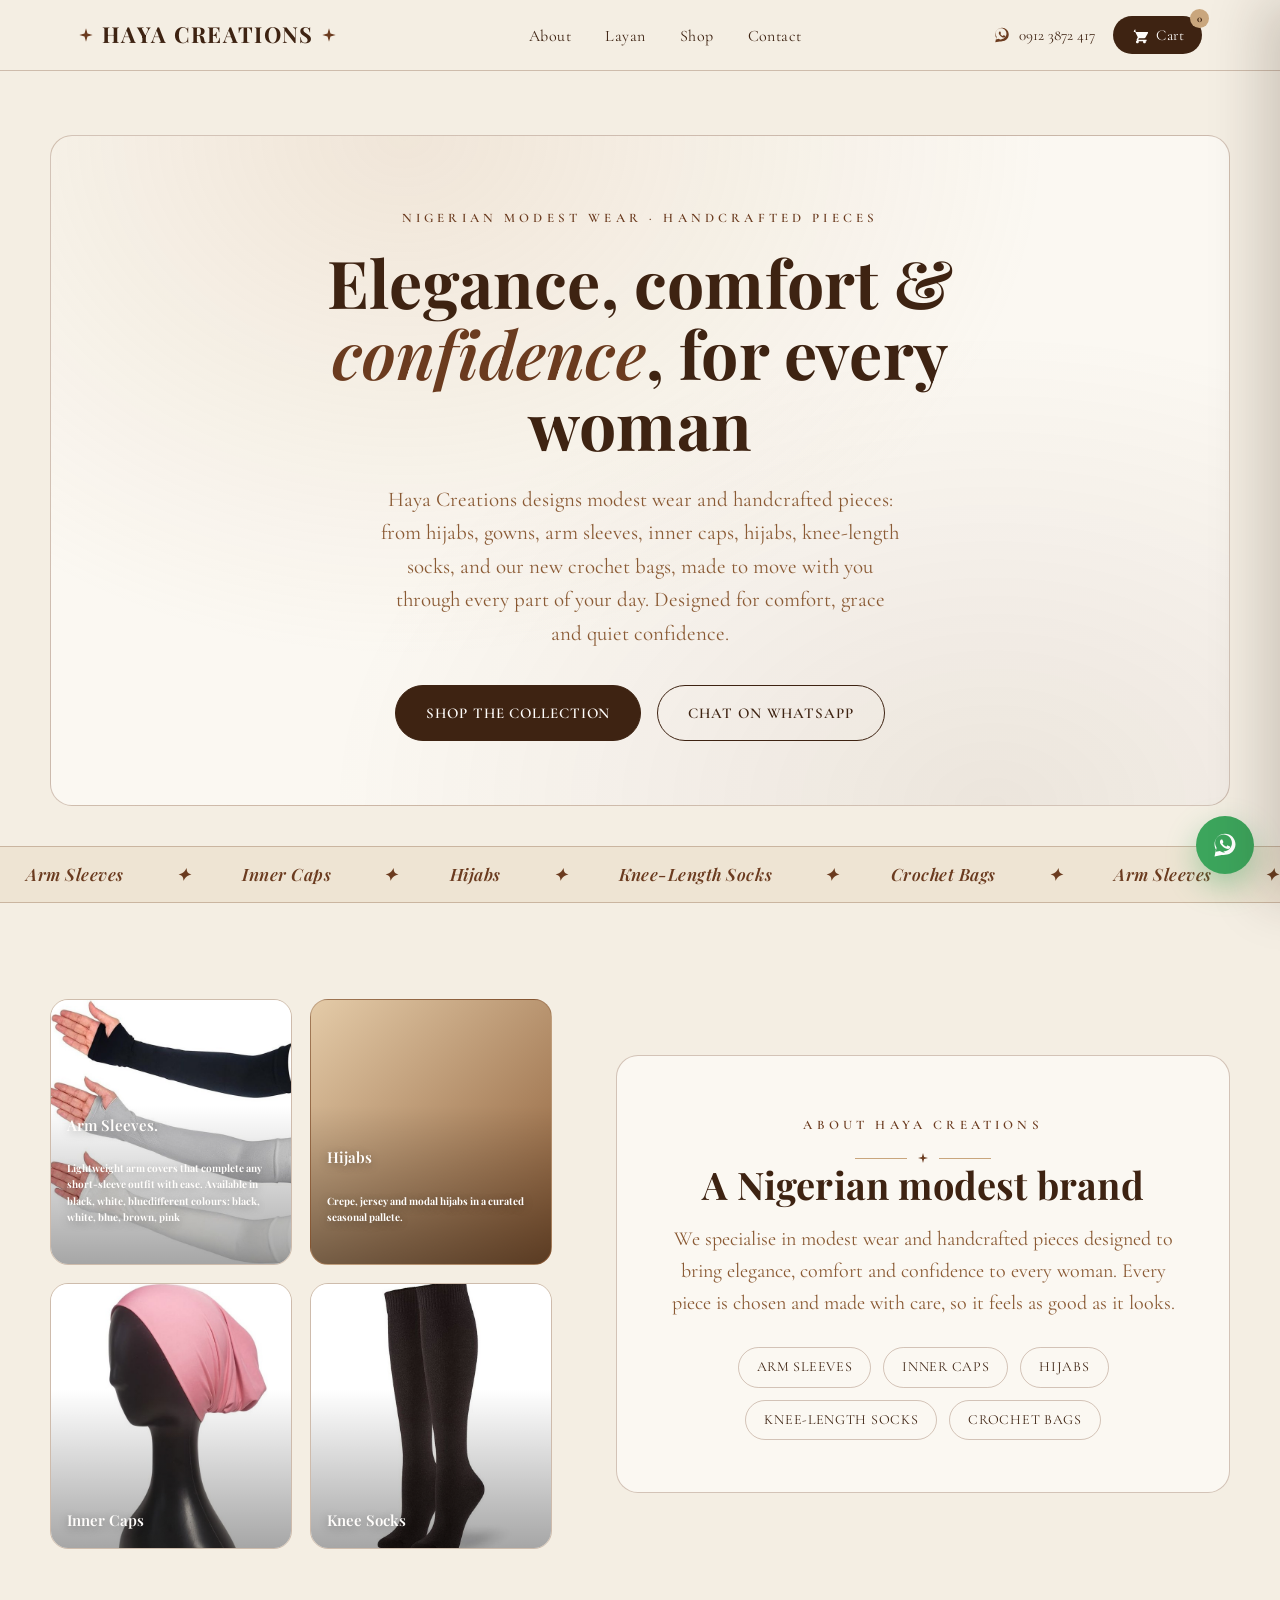
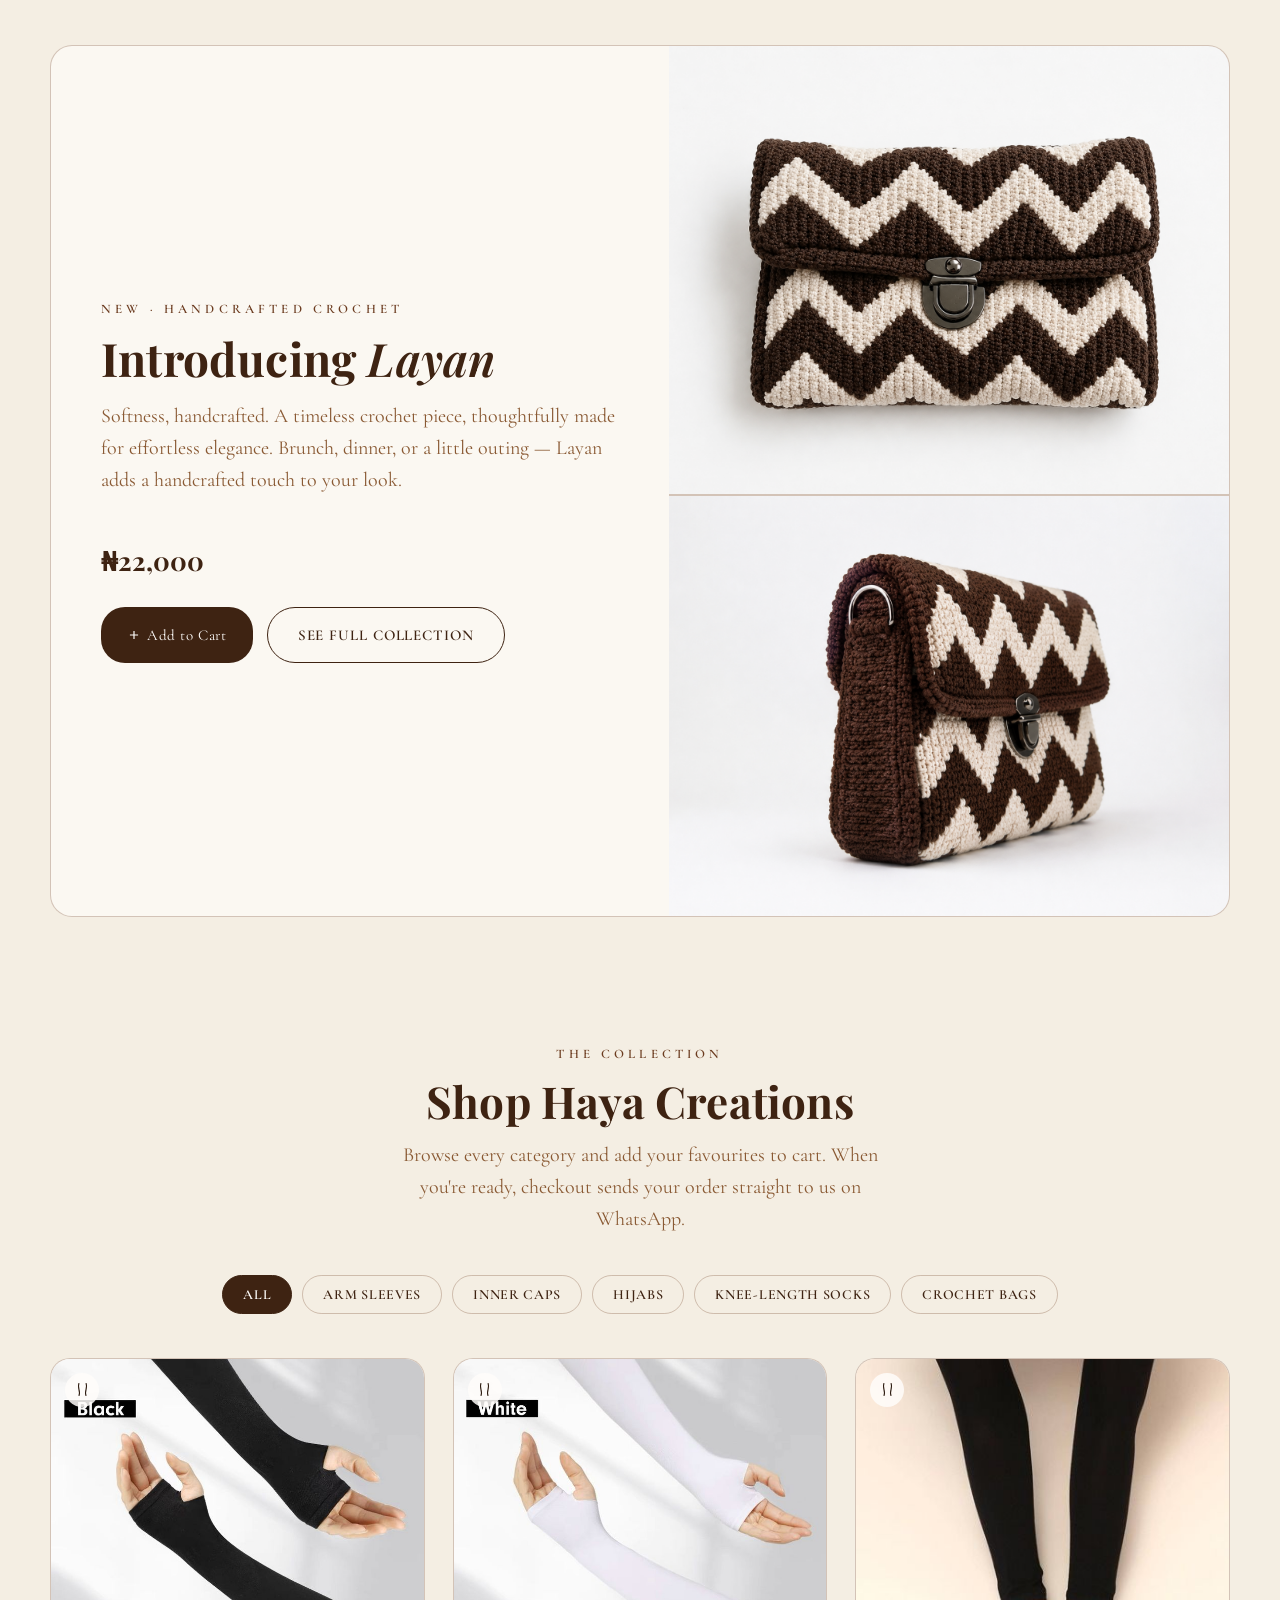
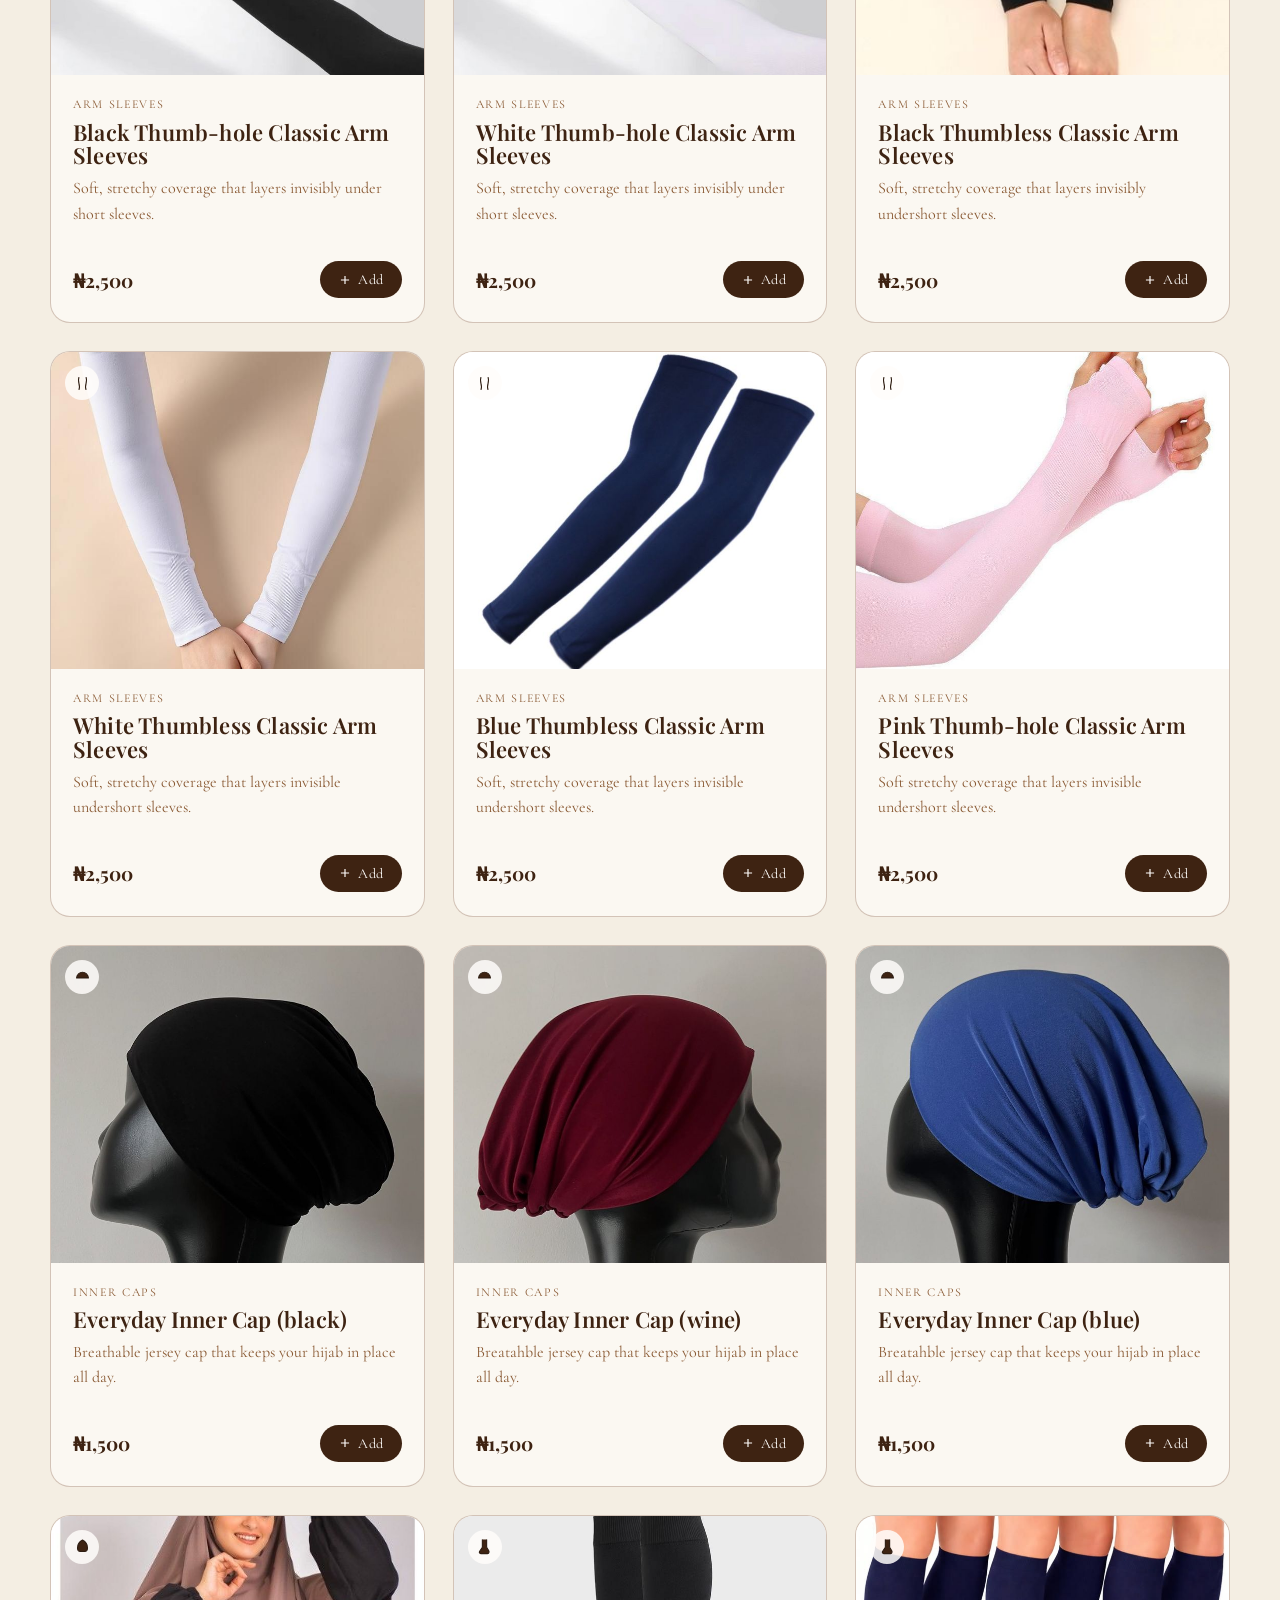
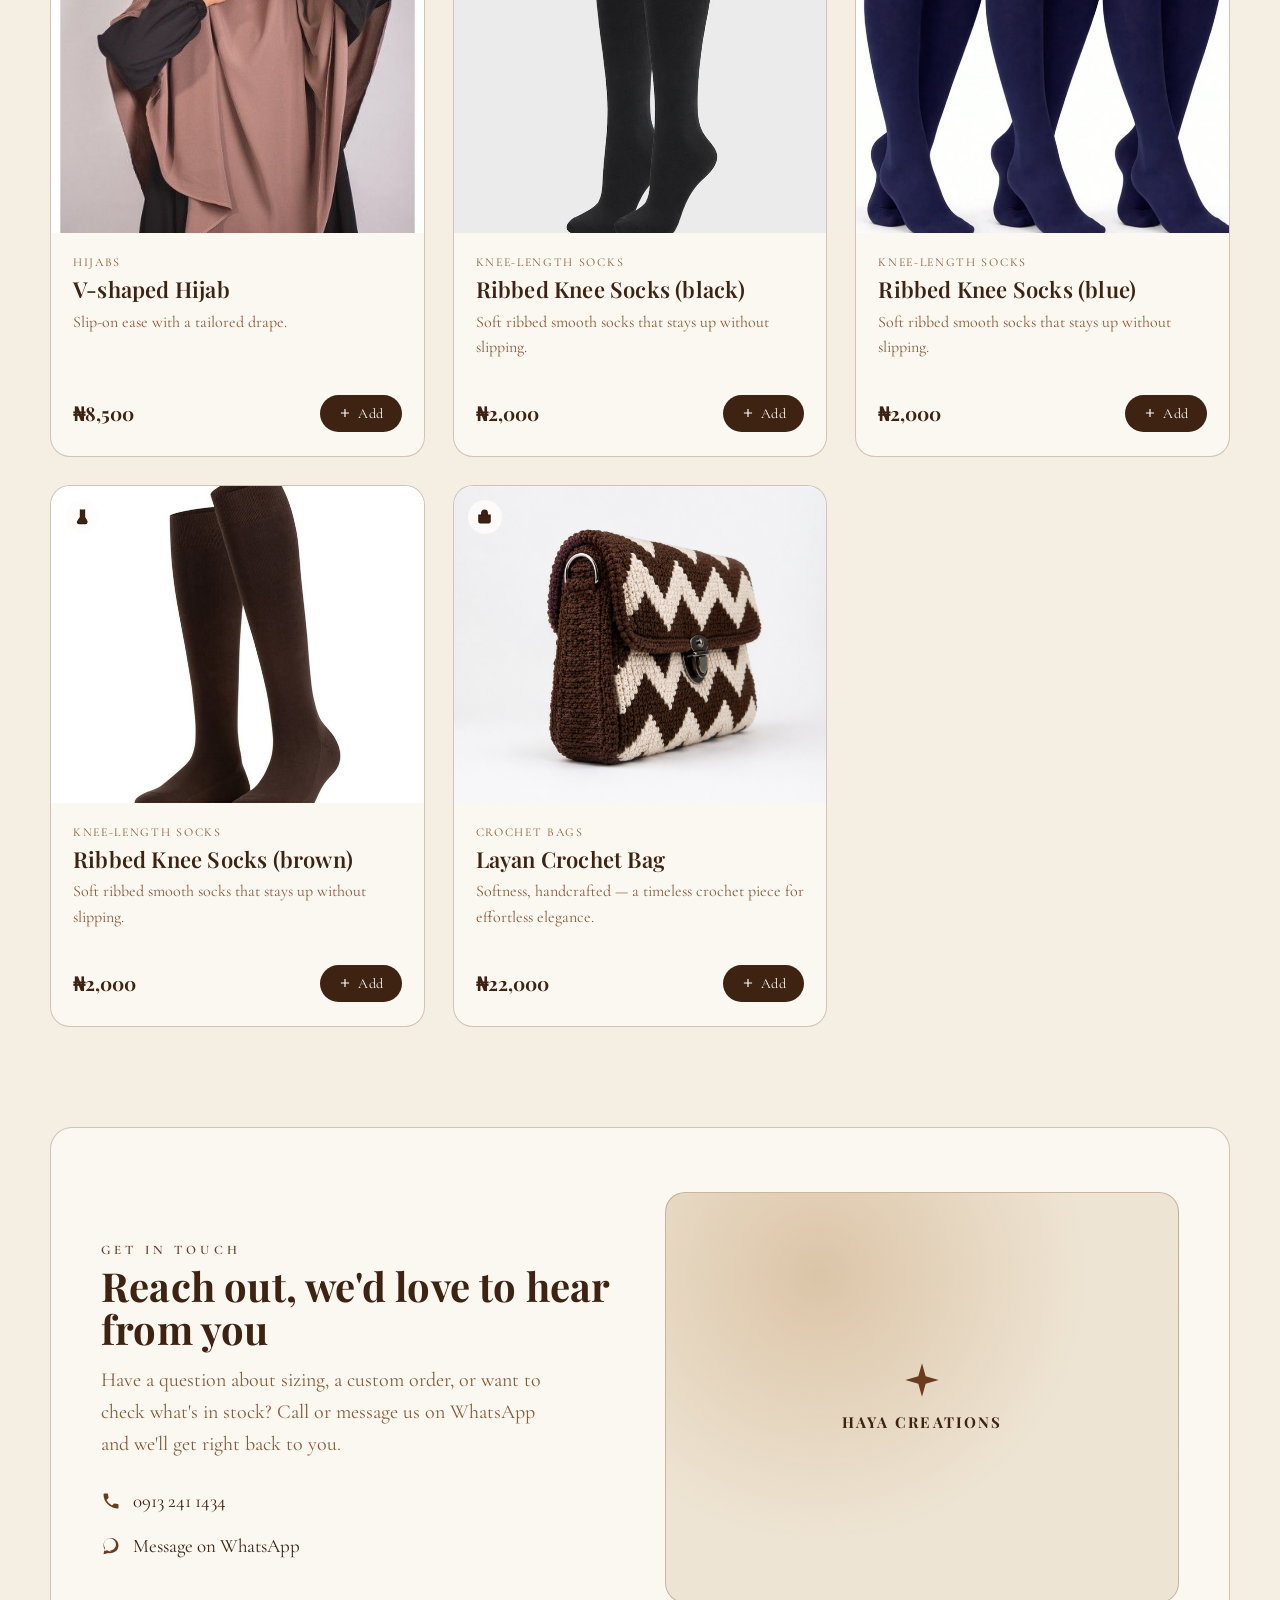
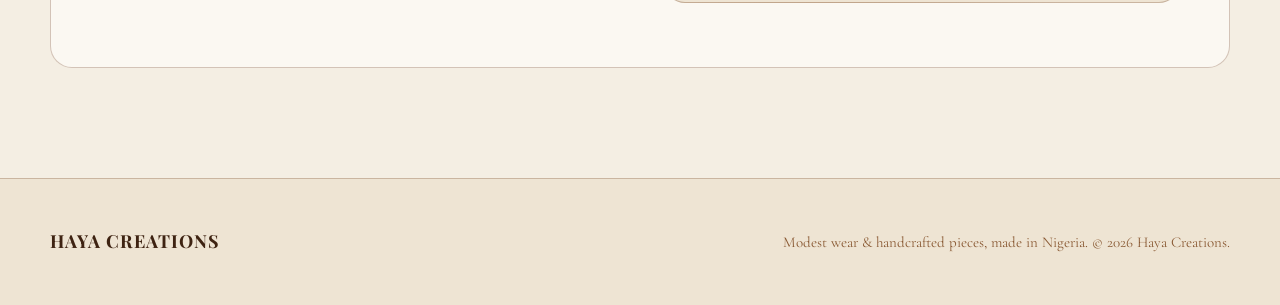
==== index.html @ b00e5474 "updated website" ====
<!DOCTYPE html>
<html lang="en">
<head>
<meta charset="UTF-8">
<meta name="viewport" content="width=device-width, initial-scale=1.0">
<title>Haya Creations — Nigerian Modest Wear &amp; Handcrafted Pieces</title>
<meta name="description" content="Haya Creations is a Nigerian modest brand specialising in modest wear and handcrafted pieces — arm sleeves, inner caps, hijabs, knee-length socks and crochet bags.">
<link rel="preconnect" href="https://fonts.googleapis.com">
<link rel="preconnect" href="https://fonts.gstatic.com" crossorigin>
<link href="https://fonts.googleapis.com/css2?family=Playfair+Display:ital,wght@0,500;0,600;0,700;0,900;1,600&family=Cormorant+Garamond:ital,wght@0,400;0,500;0,600;0,700;1,500&display=swap" rel="stylesheet">
<style>
  :root{
    --cream:#F4EEE3;
    --cream-deep:#EEE4D3;
    --card:#FBF8F2;
    --brown-deep:#3E2312;
    --brown:#6B3B1F;
    --brown-soft:#8A5A34;
    --nude:#C9A67D;
    --nude-pale:#E9DAC4;
    --ink:#2E1D12;
    --white:#FFFDFB;
    --line: rgba(107,59,31,0.28);
    --shadow: 0 20px 50px rgba(62,35,18,0.10);
    --radius: 22px;
    --maxw: 1180px;
  }

  *{box-sizing:border-box;}
  html{scroll-behavior:smooth;}
  body{
    margin:0;
    background:var(--cream);
    color:var(--ink);
    font-family:'Cormorant Garamond', serif;
    font-size:19px;
    line-height:1.6;
    -webkit-font-smoothing:antialiased;
  }
  img{max-width:100%;display:block;}
  a{color:inherit;text-decoration:none;}
  ul{list-style:none;margin:0;padding:0;}
  button{font-family:inherit;cursor:pointer;}
  .wrap{max-width:var(--maxw);margin:0 auto;padding:0 28px;}

  h1,h2,h3,.display{
    font-family:'Playfair Display', serif;
    color:var(--brown-deep);
    margin:0;
    line-height:1.08;
    font-weight:700;
    letter-spacing:0.2px;
  }

  .eyebrow{
    font-family:'Cormorant Garamond', serif;
    text-transform:uppercase;
    letter-spacing:0.32em;
    font-size:13px;
    font-weight:600;
    color:var(--brown);
  }

  .sparkle{
    display:inline-block;
    width:0.7em;height:0.7em;
    vertical-align:middle;
  }

  .divider{
    display:flex;
    align-items:center;
    justify-content:center;
    gap:10px;
    margin:14px 0 0;
  }
  .divider .rule{height:1px;width:52px;background:var(--nude);}
  .divider svg{width:12px;height:12px;fill:var(--brown);}

  .frame{
    border:1px solid var(--line);
    border-radius:var(--radius);
    background:var(--card);
    position:relative;
  }

  /* ---------- Header ---------- */
  .site-header{
    position:sticky;top:0;z-index:50;
    background:rgba(244,238,227,0.86);
    backdrop-filter:blur(10px);
    border-bottom:1px solid var(--line);
  }
  .header-inner{
    max-width:var(--maxw);margin:0 auto;padding:16px 28px;
    display:flex;align-items:center;justify-content:space-between;gap:20px;
  }
  .brand{
    display:flex;align-items:center;gap:8px;
    font-family:'Playfair Display', serif;
    font-weight:700;
    font-size:22px;
    letter-spacing:0.06em;
    color:var(--brown-deep);
    white-space:nowrap;
  }
  .brand svg{width:16px;height:16px;fill:var(--brown);}
  .main-nav ul{display:flex;gap:34px;}
  .main-nav a{
    font-size:16px;letter-spacing:0.03em;color:var(--brown-deep);
    position:relative;padding:4px 0;
  }
  .main-nav a::after{
    content:"";position:absolute;left:0;right:0;bottom:-2px;height:1px;
    background:var(--brown);transform:scaleX(0);transform-origin:right;
    transition:transform .3s ease;
  }
  .main-nav a:hover::after{transform:scaleX(1);transform-origin:left;}

  .header-actions{display:flex;align-items:center;gap:18px;}
  .wa-link{
    display:flex;align-items:center;gap:8px;font-size:15px;color:var(--brown-deep);
  }
  .wa-link svg{width:18px;height:18px;fill:var(--brown);}
  .wa-link span.num{white-space:nowrap;}

  .cart-btn{
    position:relative;
    display:flex;align-items:center;gap:8px;
    background:var(--brown-deep);color:var(--white);
    border:none;border-radius:30px;
    padding:10px 18px;font-size:15px;letter-spacing:0.03em;
    transition:background .25s ease;
  }
  .cart-btn:hover{background:var(--brown);}
  .cart-btn svg{width:17px;height:17px;fill:var(--white);}
  .cart-count{
    position:absolute;top:-7px;right:-7px;
    background:var(--nude);color:var(--brown-deep);
    font-size:11px;font-weight:700;font-family:'Cormorant Garamond',serif;
    width:19px;height:19px;border-radius:50%;
    display:flex;align-items:center;justify-content:center;
  }

  .nav-toggle{
    display:none;background:none;border:1px solid var(--line);border-radius:10px;
    width:42px;height:38px;align-items:center;justify-content:center;
  }
  .nav-toggle span, .nav-toggle span::before, .nav-toggle span::after{
    content:"";display:block;width:18px;height:1px;background:var(--brown-deep);position:relative;
  }
  .nav-toggle span::before{position:absolute;top:-6px;}
  .nav-toggle span::after{position:absolute;top:6px;}

  /* ---------- Hero ---------- */
  .hero{padding:64px 28px 40px;}
  .hero-frame{
    max-width:var(--maxw);margin:0 auto;
    padding:72px 40px 64px;
    text-align:center;
    background:
      radial-gradient(ellipse at 30% 0%, rgba(201,166,125,0.22), transparent 55%),
      radial-gradient(ellipse at 80% 100%, rgba(107,59,31,0.10), transparent 50%),
      var(--card);
  }
  .hero .eyebrow{display:block;margin-bottom:18px;}
  .hero h1{
    font-size:clamp(38px, 6vw, 66px);
    max-width:16ch;margin:0 auto;
  }
  .hero h1 em{font-style:italic;font-weight:600;color:var(--brown);}
  .hero p.lede{
    max-width:52ch;margin:22px auto 0;
    font-size:21px;color:var(--brown-soft);
  }
  .hero-ctas{display:flex;gap:16px;justify-content:center;margin-top:34px;flex-wrap:wrap;}
  .btn{
    display:inline-flex;align-items:center;gap:8px;
    padding:15px 30px;border-radius:34px;
    font-size:15px;letter-spacing:0.06em;text-transform:uppercase;font-weight:600;
    border:1px solid var(--brown-deep);
    transition:all .25s ease;
  }
  .btn-primary{background:var(--brown-deep);color:var(--white);}
  .btn-primary:hover{background:var(--brown);border-color:var(--brown);}
  .btn-ghost{background:transparent;color:var(--brown-deep);}
  .btn-ghost:hover{background:var(--brown-deep);color:var(--white);}
  .btn svg{width:15px;height:15px;}

  /* ---------- Marquee ---------- */
  .marquee-wrap{
    overflow:hidden;border-top:1px solid var(--line);border-bottom:1px solid var(--line);
    background:var(--cream-deep);padding:14px 0;
  }
  .marquee-track{
    display:flex;white-space:nowrap;
    animation:scroll 32s linear infinite;
    width:max-content;
  }
  .marquee-track span{
    font-family:'Playfair Display',serif;font-style:italic;font-weight:600;
    font-size:17px;color:var(--brown);padding:0 26px;letter-spacing:0.03em;
  }
  @keyframes scroll{from{transform:translateX(0);}to{transform:translateX(-50%);}}

  /* ---------- About ---------- */
  .about{padding:96px 28px;}
  .about-inner{
    max-width:var(--maxw);margin:0 auto;
    display:grid;grid-template-columns:0.9fr 1.1fr;gap:64px;align-items:center;
  }
  .about-frame{
    padding:52px 44px;text-align:center;
  }
  .about h2{font-size:clamp(28px,3vw,38px);}
  .about-frame p{font-size:20px;color:var(--brown-soft);margin-top:18px;}
  .about-list{
    display:flex;flex-wrap:wrap;gap:12px;justify-content:center;margin-top:28px;
  }
  .about-list li{
    border:1px solid var(--line);border-radius:30px;padding:8px 18px;
    font-size:14px;letter-spacing:0.05em;text-transform:uppercase;color:var(--brown-deep);
  }
  .about-side{
    display:grid;grid-template-columns:1fr 1fr;gap:18px;
  }
  .swatch-block{
    border-radius:18px;aspect-ratio:1/1.1;border:1px solid var(--line);
    display:flex;align-items:flex-end;padding:16px;
    font-family:'Playfair Display',serif;color:var(--white);font-size:15px;font-weight:600;
    position:relative;overflow:hidden;
  }
  .swatch-block span{position:relative;z-index:1;text-shadow:0 2px 10px rgba(0,0,0,0.35);}
  .swatch-block img{position:absolute;inset:0;width:100%;height:100%;object-fit:cover;}
  .swatch-block::after{content:"";position:absolute;inset:0;background:linear-gradient(180deg, transparent 40%, rgba(0,0,0,0.35));}

  /* ---------- Feature: Layan ---------- */
  .feature{padding:0 28px 100px;}
  .feature-frame{
    max-width:var(--maxw);margin:0 auto;overflow:hidden;
    display:grid;grid-template-columns:1.05fr 0.95fr;
  }
  .feature-copy{padding:56px 50px;display:flex;flex-direction:column;justify-content:center;}
  .feature-copy .eyebrow{margin-bottom:14px;}
  .feature-copy h2{font-size:clamp(30px,4vw,46px);}
  .feature-copy h2 .script{font-style:italic;font-weight:600;}
  .feature-copy p{color:var(--brown-soft);font-size:20px;margin-top:16px;}
  .feature-price{
    font-family:'Playfair Display',serif;font-size:26px;color:var(--brown-deep);
    margin-top:24px;font-weight:700;
  }
  .feature-price .was{
    font-size:16px;color:var(--brown-soft);text-decoration:line-through;font-weight:400;margin-left:10px;
  }
  .feature-actions{margin-top:26px;display:flex;gap:14px;flex-wrap:wrap;}
  .feature-media{
    display:grid;
    grid-template-columns:;
    gap:2px;
    background:var(--line);
  }
  .feature-media img{width:100%;height:100%;object-fit:cover;}

  /* ---------- Shop ---------- */
  .shop{padding:20px 28px 100px;}
  .shop-inner{max-width:var(--maxw);margin:0 auto;}
  .shop-head{text-align:center;margin-bottom:8px;}
  .shop-head h2{font-size:clamp(30px,4vw,44px);margin-top:10px;}
  .shop-head p{color:var(--brown-soft);font-size:20px;max-width:50ch;margin:14px auto 0;}

  .filter-tabs{
    display:flex;gap:10px;justify-content:center;flex-wrap:wrap;
    margin:40px 0 44px;
  }
  .filter-tabs button{
    background:transparent;border:1px solid var(--line);border-radius:30px;
    padding:10px 20px;font-size:14px;letter-spacing:0.05em;text-transform:uppercase;
    color:var(--brown-deep);font-family:'Cormorant Garamond',serif;font-weight:600;
    transition:all .2s ease;
  }
  .filter-tabs button.active, .filter-tabs button:hover{
    background:var(--brown-deep);color:var(--white);border-color:var(--brown-deep);
  }

  .product-grid{
    display:grid;grid-template-columns:repeat(3,1fr);gap:28px;
  }
  .product-card{
    background:var(--card);border:1px solid var(--line);border-radius:20px;
    overflow:hidden;display:flex;flex-direction:column;
    transition:transform .3s ease, box-shadow .3s ease;
  }
  .product-card:hover{transform:translateY(-6px);box-shadow:var(--shadow);}
  .product-media{
    aspect-ratio:1/0.85;position:relative;overflow:hidden;
  }
  .product-media img{width:100%;height:100%;object-fit:cover;}
  .product-media .icon-badge{
    position:absolute;top:14px;left:14px;
    width:34px;height:34px;border-radius:50%;
    background:rgba(255,253,251,0.85);
    display:flex;align-items:center;justify-content:center;
  }
  .product-media .icon-badge svg{width:17px;height:17px;fill:var(--brown-deep);}
  .product-body{padding:20px 22px 24px;display:flex;flex-direction:column;flex:1;}
  .product-cat{font-size:12px;text-transform:uppercase;letter-spacing:0.14em;color:var(--brown-soft);}
  .product-body h3{font-size:22px;margin-top:6px;font-weight:600;}
  .product-body p.desc{font-size:16px;color:var(--brown-soft);margin-top:8px;flex:1;}
  .product-foot{
    display:flex;align-items:center;justify-content:space-between;margin-top:18px;
  }
  .price{font-family:'Playfair Display',serif;font-size:19px;color:var(--brown-deep);font-weight:700;}
  .add-btn{
    background:var(--brown-deep);color:var(--white);border:none;border-radius:24px;
    padding:10px 18px;font-size:14px;letter-spacing:0.04em;
    display:flex;align-items:center;gap:6px;
    transition:background .2s ease, transform .2s ease;
  }
  .add-btn:hover{background:var(--brown);}
  .add-btn.added{background:#4C6B3F;}
  .add-btn svg{width:14px;height:14px;fill:var(--white);}

  /* fabric swatch textures for placeholder categories */
  .swatch{width:100%;height:100%;position:relative;}
  .swatch .mono{
    position:absolute;inset:0;display:flex;align-items:center;justify-content:center;
  }
  .swatch .mono svg{width:64px;height:64px;opacity:0.5;}
  .tex-sleeves{background:repeating-linear-gradient(115deg, #C9A67D, #C9A67D 10px, #B98F62 10px, #B98F62 20px);}
  .tex-caps{background:radial-gradient(circle at 30% 30%, #E9DAC4, #C9A67D 70%);}
  .tex-hijabs{background:linear-gradient(135deg, #E4CBA8, #8A5A34);}
  .tex-socks{background:repeating-linear-gradient(0deg, #8A5A34, #8A5A34 8px, #6B3B1F 8px, #6B3B1F 16px);}
  .swatch .mono svg{stroke:var(--white);}

  /* ---------- Contact ---------- */
  .contact{padding:0 28px 110px;}
  .contact-frame{
    max-width:var(--maxw);margin:0 auto;padding:64px 50px;
    display:grid;grid-template-columns:1fr 1fr;gap:50px;align-items:center;
  }
  .contact h2{font-size:clamp(28px,3.4vw,40px);}
  .contact p{color:var(--brown-soft);font-size:20px;margin-top:14px;max-width:44ch;}
  .contact-links{margin-top:26px;display:flex;flex-direction:column;gap:14px;}
  .contact-links a{
    display:flex;align-items:center;gap:12px;font-size:19px;color:var(--brown-deep);
  }
  .contact-links svg{width:20px;height:20px;fill:var(--brown);flex-shrink:0;}
  .contact-visual{
    border-radius:20px;border:1px solid var(--line);
    background:
      radial-gradient(circle at 30% 20%, rgba(201,166,125,0.5), transparent 55%),
      var(--cream-deep);
    aspect-ratio:1/0.8;display:flex;align-items:center;justify-content:center;
  }
  .contact-visual .mark{
    display:flex;flex-direction:column;align-items:center;gap:10px;
  }
  .contact-visual svg{width:40px;height:40px;fill:var(--brown);}
  .contact-visual span{
    font-family:'Playfair Display',serif;font-weight:700;letter-spacing:0.14em;
    color:var(--brown-deep);font-size:15px;text-transform:uppercase;
  }

  /* ---------- Footer ---------- */
  .site-footer{
    border-top:1px solid var(--line);padding:36px 28px;
    background:var(--cream-deep);
  }
  .footer-inner{
    max-width:var(--maxw);margin:0 auto;
    display:flex;justify-content:space-between;align-items:center;flex-wrap:wrap;gap:14px;
  }
  .footer-inner p{font-size:15px;color:var(--brown-soft);}
  .footer-inner .brand{font-size:18px;}

  /* ---------- Cart Drawer ---------- */
  .cart-overlay{
    position:fixed;inset:0;background:rgba(46,29,18,0.38);
    opacity:0;pointer-events:none;transition:opacity .3s ease;z-index:90;
  }
  .cart-overlay.open{opacity:1;pointer-events:auto;}
  .cart-drawer{
    position:fixed;top:0;right:0;height:100%;width:420px;max-width:92vw;
    background:var(--white);z-index:95;
    box-shadow:-20px 0 50px rgba(46,29,18,0.18);
    transform:translateX(100%);transition:transform .35s cubic-bezier(.4,0,.2,1);
    display:flex;flex-direction:column;
  }
  .cart-drawer.open{transform:translateX(0);}
  .cart-head{
    padding:26px 26px 18px;border-bottom:1px solid var(--line);
    display:flex;align-items:center;justify-content:space-between;
  }
  .cart-head h3{font-size:24px;}
  .cart-close{background:none;border:none;font-size:26px;line-height:1;color:var(--brown-deep);}
  .cart-items{flex:1;overflow-y:auto;padding:10px 26px;}
  .cart-empty{padding:60px 0;text-align:center;color:var(--brown-soft);}
  .cart-empty svg{width:44px;height:44px;fill:var(--nude);margin-bottom:14px;}
  .cart-line{
    display:flex;gap:14px;padding:18px 0;border-bottom:1px solid var(--line);
  }
  .cart-line .thumb{
    width:64px;height:64px;border-radius:12px;overflow:hidden;flex-shrink:0;
    background:var(--nude-pale);
  }
  .cart-line .thumb img{width:100%;height:100%;object-fit:cover;}
  .cart-line-body{flex:1;display:flex;flex-direction:column;}
  .cart-line-body .name{font-family:'Playfair Display',serif;font-size:16px;color:var(--brown-deep);font-weight:600;}
  .cart-line-body .cat{font-size:12px;text-transform:uppercase;letter-spacing:0.08em;color:var(--brown-soft);margin-top:2px;}
  .cart-line-foot{display:flex;align-items:center;justify-content:space-between;margin-top:auto;padding-top:8px;}
  .qty-stepper{display:flex;align-items:center;gap:10px;border:1px solid var(--line);border-radius:20px;padding:4px 10px;}
  .qty-stepper button{background:none;border:none;font-size:16px;color:var(--brown-deep);width:18px;}
  .qty-stepper .n{font-size:15px;min-width:14px;text-align:center;}
  .remove-line{font-size:13px;color:var(--brown-soft);text-decoration:underline;background:none;border:none;}
  .line-price{font-family:'Playfair Display',serif;font-size:15px;color:var(--brown-deep);font-weight:700;}

  .cart-foot{padding:22px 26px 28px;border-top:1px solid var(--line);}
  .cart-subtotal{display:flex;justify-content:space-between;font-size:18px;margin-bottom:16px;}
  .cart-subtotal strong{font-family:'Playfair Display',serif;font-size:22px;color:var(--brown-deep);}
  .checkout-btn{
    width:100%;justify-content:center;background:#3CA55C;border-color:#3CA55C;color:var(--white);
  }
  .checkout-btn:hover{background:#329150;border-color:#329150;}
  .cart-note{font-size:13px;color:var(--brown-soft);margin-top:12px;text-align:center;}

  /* ---------- WhatsApp float ---------- */
  .wa-float{
    position:fixed;bottom:26px;right:26px;z-index:80;
    width:58px;height:58px;border-radius:50%;
    background:#3CA55C;display:flex;align-items:center;justify-content:center;
    box-shadow:0 12px 30px rgba(60,165,92,0.4);
    transition:transform .25s ease;
  }
  .wa-float:hover{transform:scale(1.08);}
  .wa-float svg{width:28px;height:28px;fill:#fff;}

  [data-reveal]{opacity:0;transform:translateY(22px);transition:opacity .7s ease, transform .7s ease;}
  [data-reveal].in{opacity:1;transform:translateY(0);}

  @media (max-width:980px){
    .main-nav, .wa-link span.num{display:none;}
    .nav-toggle{display:flex;}
    .about-inner, .feature-frame, .contact-frame{grid-template-columns:1fr;}
    .feature-media{order:-1;}
    .product-grid{grid-template-columns:repeat(2,1fr);}
    .main-nav.mobile-open{
      display:block;position:absolute;top:100%;left:0;right:0;
      background:var(--cream);border-bottom:1px solid var(--line);padding:20px 28px;
    }
    .main-nav.mobile-open ul{flex-direction:column;gap:18px;}
  }
  @media (max-width:640px){
    body{font-size:17px;}
    .hero{padding:40px 16px 24px;}
    .hero-frame{padding:48px 22px 44px;border-radius:18px;}
    .about,.feature,.shop,.contact{padding-left:16px;padding-right:16px;}
    .about-frame{padding:36px 24px;}
    .feature-copy{padding:38px 26px;}
    .feature-media{grid-template-columns:1fr 1fr;}
    .product-grid{grid-template-columns:1fr 1fr;gap:14px;}
    .product-body{padding:14px 14px 16px;}
    .product-body h3{font-size:18px;}
    .contact-frame{padding:44px 24px;}
    .cart-drawer{width:100%;}
  }
  @media (prefers-reduced-motion: reduce){
    .marquee-track{animation:none;}
    [data-reveal]{opacity:1;transform:none;transition:none;}
    html{scroll-behavior:auto;}
  }
</style>
</head>
<body>

<!-- ============ ICON DEFS (reused inline) ============ -->

<header class="site-header">
  <div class="header-inner">
    <a href="#top" class="brand">
      <svg viewBox="0 0 24 24"><path d="M12 2 L14.2 9.8 L22 12 L14.2 14.2 L12 22 L9.8 14.2 L2 12 L9.8 9.8 Z"/></svg>
      HAYA CREATIONS
      <svg viewBox="0 0 24 24"><path d="M12 2 L14.2 9.8 L22 12 L14.2 14.2 L12 22 L9.8 14.2 L2 12 L9.8 9.8 Z"/></svg>
    </a>
    <nav class="main-nav" id="mainNav">
      <ul>
        <li><a href="#about">About</a></li>
        <li><a href="#layan">Layan</a></li>
        <li><a href="#shop">Shop</a></li>
        <li><a href="#contact">Contact</a></li>
      </ul>
    </nav>
    <div class="header-actions">
      <a class="wa-link" href="https://wa.me/2349132411434" target="_blank" rel="noopener">
        <svg viewBox="0 0 32 32"><path d="M16.02 3C9.4 3 4.02 8.38 4.02 15c0 2.23.6 4.32 1.65 6.12L4 29l8.06-1.62A11.9 11.9 0 0 0 16.02 27C22.64 27 28 21.62 28 15S22.64 3 16.02 3zm0 21.6c-1.98 0-3.83-.55-5.4-1.5l-.39-.23-4.79.96 1-4.66-.25-.4a9.53 9.53 0 0 1-1.5-5.17c0-5.3 4.32-9.6 9.63-9.6 5.3 0 9.6 4.3 9.6 9.6 0 5.3-4.3 9.6-9.9 9.6zm5.27-7.2c-.29-.14-1.7-.84-1.96-.94-.26-.1-.46-.14-.65.15-.19.28-.75.93-.92 1.13-.17.19-.34.21-.63.07-.29-.14-1.2-.44-2.3-1.41-.85-.76-1.42-1.7-1.59-1.98-.17-.29-.02-.44.13-.58.13-.13.29-.34.43-.5.14-.17.19-.29.29-.48.1-.19.05-.36-.02-.5-.07-.14-.65-1.58-.9-2.16-.24-.57-.48-.5-.65-.5-.17-.01-.36-.01-.55-.01-.19 0-.5.07-.76.36-.26.28-1 1-1 2.42 0 1.43 1.03 2.81 1.17 3 .14.19 2.03 3.1 4.92 4.35.69.3 1.22.48 1.64.6.69.22 1.31.19 1.81.12.55-.08 1.7-.7 1.94-1.37.24-.67.24-1.25.17-1.37-.07-.12-.26-.19-.55-.33z"/></svg>
        <span class="num">0912 3872 417</span>
      </a>
      <button class="cart-btn" id="cartBtn">
        <svg viewBox="0 0 24 24"><path d="M7 4h-2l-1 2v1h2l3.6 7.59-1.35 2.44c-.16.28-.25.61-.25.97 0 1.1.9 2 2 2h12v-2h-11.42c-.14 0-.25-.11-.25-.25l.03-.12.9-1.63h7.45c.75 0 1.41-.41 1.75-1.03l3.58-6.49c.08-.14.12-.31.12-.48 0-.55-.45-1-1-1h-16.21l-.94-2zm2 15c-1.1 0-1.99.9-1.99 2s.89 2 1.99 2 2-.9 2-2-.9-2-2-2zm10 0c-1.1 0-1.99.9-1.99 2s.89 2 1.99 2 2-.9 2-2-.9-2-2-2z"/></svg>
        Cart
        <span class="cart-count" id="cartCount">0</span>
      </button>
      <button class="nav-toggle" id="navToggle" aria-label="Menu"><span></span></button>
    </div>
  </div>
</header>

<main>

  <!-- ============ HERO ============ -->
  <section class="hero" id="top">
    <div class="hero-frame frame" data-reveal>
      <span class="eyebrow">Nigerian Modest Wear · Handcrafted Pieces</span>
      <h1>Elegance, comfort &amp; <em>confidence</em>, for every woman</h1>
      <p class="lede">Haya Creations designs modest wear and handcrafted pieces: from hijabs, gowns, arm sleeves, inner caps, hijabs, knee-length socks, and our new crochet bags, made to move with you through every part of your day. Designed for comfort, grace and quiet confidence.</p>
      <div class="hero-ctas">
        <a href="#shop" class="btn btn-primary">Shop the Collection</a>
        <a href="https://wa.me/2349132411434" target="_blank" rel="noopener" class="btn btn-ghost">Chat on WhatsApp</a>
      </div>
    </div>
  </section>

  <div class="marquee-wrap">
    <div class="marquee-track">
      <span>Arm Sleeves</span><span>✦</span><span>Inner Caps</span><span>✦</span><span>Hijabs</span><span>✦</span><span>Knee-Length Socks</span><span>✦</span><span>Crochet Bags</span><span>✦</span>
      <span>Arm Sleeves</span><span>✦</span><span>Inner Caps</span><span>✦</span><span>Hijabs</span><span>✦</span><span>Knee-Length Socks</span><span>✦</span><span>Crochet Bags</span><span>✦</span>
    </div>
  </div>

  <!-- ============ ABOUT ============ -->
  <section class="about" id="about">
    <div class="about-inner">
      <div class="about-side" data-reveal>
        <div class="swatch-block"><img src="[data-uri]" alt="Arm sleeves"><span>Arm Sleeves. <h6>Lightweight arm covers that complete any short-sleeve outfit with ease. Available in black, white, bluedifferent colours: black, white, blue, brown, pink</h6></span></div>
        <div class="swatch-block tex-hijabs"><span>Hijabs<h6>Crepe, jersey and modal hijabs in a curated seasonal pallete.</h6></span></div>
        <div class="swatch-block"><img src="[data-uri]" alt="Inner cap"><span>Inner Caps</span></div>
        <div class="swatch-block"><img src="[data-uri]" alt="Knee socks"><span>Knee Socks</span></div>
      </div>
      <div class="about-frame frame" data-reveal>
        <span class="eyebrow">About Haya Creations</span>
        <div class="divider"><span class="rule"></span><svg viewBox="0 0 24 24"><path d="M12 2 L14.2 9.8 L22 12 L14.2 14.2 L12 22 L9.8 14.2 L2 12 L9.8 9.8 Z"/></svg><span class="rule"></span></div>
        <h2>A Nigerian modest brand</h2>
        <p>We specialise in modest wear and handcrafted pieces designed to bring elegance, comfort and confidence to every woman. Every piece is chosen and made with care, so it feels as good as it looks.</p>
        <ul class="about-list">
          <li>Arm Sleeves</li><li>Inner Caps</li><li>Hijabs</li><li>Knee-Length Socks</li><li>Crochet Bags</li>
        </ul>
      </div>
    </div>
  </section>

  <!-- ============ LAYAN FEATURE ============ -->
  <section class="feature" id="layan">
    <div class="feature-frame frame" data-reveal>
      <div class="feature-copy">
        <span class="eyebrow">New · Handcrafted Crochet</span>
        <h2>Introducing <span class="script">Layan</span></h2>
        <p>Softness, handcrafted. A timeless crochet piece, thoughtfully made for effortless elegance. Brunch, dinner, or a little outing — Layan adds a handcrafted touch to your look.</p>
        <div class="feature-price" id="layanPrice">₦22,000</div>
        <div class="feature-actions">
          <button class="add-btn" id="layanAdd" style="padding:14px 26px;font-size:15px;">
            <svg viewBox="0 0 24 24"><path d="M19 13h-6v6h-2v-6H5v-2h6V5h2v6h6z"/></svg>
            Add to Cart
          </button>
          <a href="#shop" class="btn btn-ghost">See full collection</a>
        </div>
      </div>
      <div class="feature-media">
        <img src="bag2.png">
        <img src="bag1.png">
      </div>
    </div>
  </section>

  <!-- ============ SHOP ============ -->
  <section class="shop" id="shop">
    <div class="shop-inner">
      <div class="shop-head" data-reveal>
        <span class="eyebrow">The Collection</span>
        <h2>Shop Haya Creations</h2>
        <p>Browse every category and add your favourites to cart. When you're ready, checkout sends your order straight to us on WhatsApp.</p>
      </div>
      <div class="filter-tabs" id="filterTabs">
        <button class="active" data-filter="all">All</button>
        <button data-filter="Arm Sleeves">Arm Sleeves</button>
        <button data-filter="Inner Caps">Inner Caps</button>
        <button data-filter="Hijabs">Hijabs</button>
        <button data-filter="Knee-Length Socks">Knee-Length Socks</button>
        <button data-filter="Crochet Bags">Crochet Bags</button>
      </div>
      <div class="product-grid" id="productGrid"></div>
    </div>
  </section>

  <!-- ============ CONTACT ============ -->
  <section class="contact" id="contact">
    <div class="contact-frame frame" data-reveal>
      <div>
        <span class="eyebrow">Get in touch</span>
        <h2>Reach out, we'd love to hear from you</h2>
        <p>Have a question about sizing, a custom order, or want to check what's in stock? Call or message us on WhatsApp and we'll get right back to you.</p>
        <div class="contact-links">
          <a href="tel:+2349132411434">
            <svg viewBox="0 0 24 24"><path d="M6.62 10.79a15.05 15.05 0 0 0 6.59 6.59l2.2-2.2a1 1 0 0 1 1.01-.24 11.36 11.36 0 0 0 3.57.57 1 1 0 0 1 1 1V20a1 1 0 0 1-1 1A17 17 0 0 1 3 4a1 1 0 0 1 1-1h3.5a1 1 0 0 1 1 1 11.36 11.36 0 0 0 .57 3.57 1 1 0 0 1-.25 1.01z"/></svg>
            0913 241 1434
          </a>
          <a href="https://wa.me/2349132411434" target="_blank" rel="noopener">
            <svg viewBox="0 0 32 32"><path d="M16.02 3C9.4 3 4.02 8.38 4.02 15c0 2.23.6 4.32 1.65 6.12L4 29l8.06-1.62A11.9 11.9 0 0 0 16.02 27C22.64 27 28 21.62 28 15S22.64 3 16.02 3zm0 21.6c-1.98 0-3.83-.55-5.4-1.5l-.39-.23-4.79.96 1-4.66-.25-.4a9.53 9.53 0 0 1-1.5-5.17c0-5.3 4.32-9.6 9.63-9.6 5.3 0 9.6 4.3 9.6 9.6 0 5.3-4.3 9.6-9.9 9.6z"/></svg>
            Message on WhatsApp
          </a>
        </div>
      </div>
      <div class="contact-visual">
        <div class="mark">
          <svg viewBox="0 0 24 24"><path d="M12 2 L14.2 9.8 L22 12 L14.2 14.2 L12 22 L9.8 14.2 L2 12 L9.8 9.8 Z"/></svg>
          <span>Haya Creations</span>
        </div>
      </div>
    </div>
  </section>

</main>

<footer class="site-footer">
  <div class="footer-inner">
    <span class="brand" style="font-family:'Playfair Display',serif;color:var(--brown-deep);">HAYA CREATIONS</span>
    <p>Modest wear &amp; handcrafted pieces, made in Nigeria. © <span id="year"></span> Haya Creations.</p>
  </div>
</footer>

<!-- ============ CART DRAWER ============ -->
<div class="cart-overlay" id="cartOverlay"></div>
<aside class="cart-drawer" id="cartDrawer" aria-label="Shopping cart">
  <div class="cart-head">
    <h3>Your Cart</h3>
    <button class="cart-close" id="cartClose">&times;</button>
  </div>
  <div class="cart-items" id="cartItems"></div>
  <div class="cart-foot">
    <div class="cart-subtotal"><span>Subtotal</span><strong id="cartSubtotal">₦0</strong></div>
    <button class="btn checkout-btn" id="checkoutBtn">
      <svg viewBox="0 0 32 32"><path d="M16.02 3C9.4 3 4.02 8.38 4.02 15c0 2.23.6 4.32 1.65 6.12L4 29l8.06-1.62A11.9 11.9 0 0 0 16.02 27C22.64 27 28 21.62 28 15S22.64 3 16.02 3z"/></svg>
      Checkout on WhatsApp
    </button>
    <p class="cart-note">You'll review your order and confirm payment directly with us on WhatsApp.</p>
  </div>
</aside>

<a class="wa-float" href="https://wa.me/2349132411434" target="_blank" rel="noopener" aria-label="Chat on WhatsApp">
  <svg viewBox="0 0 32 32"><path d="M16.02 3C9.4 3 4.02 8.38 4.02 15c0 2.23.6 4.32 1.65 6.12L4 29l8.06-1.62A11.9 11.9 0 0 0 16.02 27C22.64 27 28 21.62 28 15S22.64 3 16.02 3zm0 21.6c-1.98 0-3.83-.55-5.4-1.5l-.39-.23-4.79.96 1-4.66-.25-.4a9.53 9.53 0 0 1-1.5-5.17c0-5.3 4.32-9.6 9.63-9.6 5.3 0 9.6 4.3 9.6 9.6 0 5.3-4.3 9.6-9.9 9.6zm5.27-7.2c-.29-.14-1.7-.84-1.96-.94-.26-.1-.46-.14-.65.15-.19.28-.75.93-.92 1.13-.17.19-.34.21-.63.07-.29-.14-1.2-.44-2.3-1.41-.85-.76-1.42-1.7-1.59-1.98-.17-.29-.02-.44.13-.58.13-.13.29-.34.43-.5.14-.17.19-.29.29-.48.1-.19.05-.36-.02-.5-.07-.14-.65-1.58-.9-2.16-.24-.57-.48-.5-.65-.5-.17-.01-.36-.01-.55-.01-.19 0-.5.07-.76.36-.26.28-1 1-1 2.42 0 1.43 1.03 2.81 1.17 3 .14.19 2.03 3.1 4.92 4.35.69.3 1.22.48 1.64.6.69.22 1.31.19 1.81.12.55-.08 1.7-.7 1.94-1.37.24-.67.24-1.25.17-1.37-.07-.12-.26-.19-.55-.33z"/></svg>
</a>

<script>
/* =========================================================
   HAYA CREATIONS — site data & cart logic
   EDIT PRICES / PRODUCTS BELOW — amounts are in Nigerian Naira (₦)
   and are placeholders. Update "price" values to your real prices.
   ========================================================= */
const WHATSAPP_NUMBER = "2349132411434"; // 0913 241 1434

const CATEGORY_ICONS = {
  "Arm Sleeves": '<svg viewBox="0 0 24 24" fill="none" stroke="currentColor" stroke-width="1.6"><path d="M7 3c-1 3-1 6 0 9s1 6 0 9M17 3c1 3 1 6 0 9s-1 6 0 9"/></svg>',
  "Inner Caps": '<svg viewBox="0 0 24 24" fill="none" stroke="currentColor" stroke-width="1.6"><path d="M4 14a8 8 0 0 1 16 0" /><path d="M3 14h18" /></svg>',
  "Hijabs": '<svg viewBox="0 0 24 24" fill="none" stroke="currentColor" stroke-width="1.6"><path d="M12 3c-4 2-7 6-7 11 0 3 2 5 4 5h6c2 0 4-2 4-5 0-5-3-9-7-11Z"/></svg>',
  "Knee-Length Socks": '<svg viewBox="0 0 24 24" fill="none" stroke="currentColor" stroke-width="1.6"><path d="M9 2v11l-4 6c-1 2 1 3 2 3h9c2 0 3-2 2-4l-3-5V2"/></svg>',
  "Crochet Bags": '<svg viewBox="0 0 24 24" fill="none" stroke="currentColor" stroke-width="1.6"><path d="M4 10h16v9a2 2 0 0 1-2 2H6a2 2 0 0 1-2-2v-9Z"/><path d="M8 10V7a4 4 0 0 1 8 0v3"/></svg>'
};

const PRODUCTS = [
  { id:"sleeve-classic", name:"Black Thumb-hole Classic Arm Sleeves", category:"Arm Sleeves", price:2500, desc:"Soft, stretchy coverage that layers invisibly under short sleeves.", swatch:"tex-sleeves", image:"BLACK THUMB HOLE SLEEVE.jpg" },
  { id:"sleeve-classic", name:"White Thumb-hole Classic Arm Sleeves", category:"Arm Sleeves", price:2500, desc:"Soft, stretchy coverage that layers invisibly under short sleeves.", swatch:"tex-sleeves", image:"white thumb hole sleeve.jpg" },
  { id:"sleeve-classic", name:"Black Thumbless Classic Arm Sleeves", category:"Arm Sleeves", price:2500, desc:"Soft, stretchy coverage that layers invisibly undershort sleeves.", swatch:"tex-sleeves", image:"black thumbless sleeve.jpg" },
  { id:"sleeve-classic", name:"White Thumbless Classic Arm Sleeves", category:"Arm Sleeves", price:2500, desc:"Soft, stretchy coverage that layers invisible undershort sleeves.", swatch:"tex-sleeves", image:"white thumbless.jpg" },
  { id:"sleeve-classic", name:"Blue Thumbless Classic Arm Sleeves", category:"Arm Sleeves", price:2500, desc:"Soft, stretchy coverage that layers invisible undershort sleeves.", swatch:"tex-sleeves", image:"blue sleeve.jpg"},
  { id:"sleeve-classic", name:"Pink Thumb-hole Classic Arm Sleeves", category:"Arm Sleeves", price:2500, desc:"Soft stretchy coverage that layers invisible undershort sleeves.", swatch:"tex-sleeves", image:"pink sleeve.jpg"},
  { id:"cap-everyday", name:"Everyday Inner Cap (black)", category:"Inner Caps", price:1500, desc:"Breathable jersey cap that keeps your hijab in place all day.", swatch:"tex-caps", image:"black inner cap.jpg" },
  { id:"cap-everyday", name:"Everyday Inner Cap (wine)", category:"Inner Caps", price:1500, desc:"Breatahble jersey cap that keeps your hijab in place all day.", swatch:"tex-caps", image:"wine cap.jpg" },
  { id:"cap-everyday", name:"Everyday Inner Cap (blue)", category:"Inner Caps", price:1500, desc:"Breatahble jersey cap that keeps your hijab in place all day.", swatch:"tex-caps", image:"blue inner cap.jpg" },
  { id:"hijab-instant", name:"V-shaped Hijab", category:"Hijabs", price:8500, desc:"Slip-on ease with a tailored drape.", swatch:"tex-hijabs", image:"v shape hijab.jpg" },
  { id:"sock-ribbed", name:"Ribbed Knee Socks (black)", category:"Knee-Length Socks", price:2000, desc:"Soft ribbed smooth socks that stays up without slipping.", swatch:"tex-socks", image:"black socks.jpg" },
  { id:"sock-ribbed", name:"Ribbed Knee Socks (blue)", category:"Knee-Length Socks", price:2000, desc:"Soft ribbed smooth socks that stays up without slipping.", swatch:"tex-socks", image:"blue socks.jpg" },
  { id:"sock-ribbed", name:"Ribbed Knee Socks (brown)", category:"Knee-Length Socks", price:2000, desc:"Soft ribbed smooth socks that stays up without slipping.", swatch:"tex-socks", image:"brown socks.jpg"},
  { id:"bag-layan", name:"Layan Crochet Bag", category:"Crochet Bags", price:22000, desc:"Softness, handcrafted — a timeless crochet piece for effortless elegance.", image:"bag1.png"}
];

/* ---------------- Cart state (in-memory for this visit) ---------------- */
const cart = {};

function money(n){ return "₦" + n.toLocaleString("en-NG"); }

function addToCart(id){
  cart[id] = (cart[id] || 0) + 1;
  renderCart();
  pulseCartBtn();
}
function changeQty(id, delta){
  if(!cart[id]) return;
  cart[id] += delta;
  if(cart[id] <= 0) delete cart[id];
  renderCart();
}
function removeFromCart(id){
  delete cart[id];
  renderCart();
}
function cartCount(){
  return Object.values(cart).reduce((a,b)=>a+b,0);
}
function cartSubtotal(){
  return Object.entries(cart).reduce((sum,[id,qty])=>{
    const p = PRODUCTS.find(p=>p.id===id);
    return sum + (p ? p.price*qty : 0);
  },0);
}
function pulseCartBtn(){
  const btn = document.getElementById("cartBtn");
  btn.style.transform = "scale(1.06)";
  setTimeout(()=>btn.style.transform = "scale(1)", 160);
}

function renderCart(){
  document.getElementById("cartCount").textContent = cartCount();
  document.getElementById("cartSubtotal").textContent = money(cartSubtotal());

  const wrap = document.getElementById("cartItems");
  const entries = Object.entries(cart);
  if(entries.length === 0){
    wrap.innerHTML = `<div class="cart-empty">
      <svg viewBox="0 0 24 24"><path d="M7 4h-2l-1 2v1h2l3.6 7.59-1.35 2.44c-.16.28-.25.61-.25.97 0 1.1.9 2 2 2h12v-2h-11.42l.9-1.63h7.45c.75 0 1.41-.41 1.75-1.03l3.58-6.49c.08-.14.12-.31.12-.48 0-.55-.45-1-1-1h-16.21l-.94-2z"/></svg>
      <div>Your cart is empty.<br>Add a few pieces you love.</div>
    </div>`;
    return;
  }
  wrap.innerHTML = entries.map(([id,qty])=>{
    const p = PRODUCTS.find(p=>p.id===id);
    if(!p) return "";
    const thumb = p.image
      ? `<img src="${p.image}" alt="${p.name}">`
      : `<div class="swatch ${p.swatch}"></div>`;
    return `
      <div class="cart-line">
        <div class="thumb">${thumb}</div>
        <div class="cart-line-body">
          <div class="name">${p.name}</div>
          <div class="cat">${p.category}</div>
          <div class="cart-line-foot">
            <div class="qty-stepper">
              <button onclick="changeQty('${id}',-1)" aria-label="Decrease quantity">−</button>
              <span class="n">${qty}</span>
              <button onclick="changeQty('${id}',1)" aria-label="Increase quantity">+</button>
            </div>
            <div class="line-price">${money(p.price*qty)}</div>
          </div>
        </div>
      </div>`;
  }).join("");
}

function buildWhatsAppMessage(){
  const lines = Object.entries(cart).map(([id,qty])=>{
    const p = PRODUCTS.find(p=>p.id===id);
    return `• ${qty} x ${p.name} — ${money(p.price*qty)}`;
  });
  const msg = `Hi Haya Creations! I'd like to order:\n${lines.join("\n")}\n\nTotal: ${money(cartSubtotal())}\n\nMy name:\nMy delivery address:`;
  return `https://wa.me/${WHATSAPP_NUMBER}?text=${encodeURIComponent(msg)}`;
}

/* ---------------- Render product grid ---------------- */
function renderProducts(filter){
  const grid = document.getElementById("productGrid");
  const list = filter === "all" ? PRODUCTS : PRODUCTS.filter(p=>p.category===filter);
  grid.innerHTML = list.map(p=>{
    const media = p.image
      ? `<img src="${p.image}" alt="${p.name}">`
      : `<div class="swatch ${p.swatch}"><div class="mono">${CATEGORY_ICONS[p.category]}</div></div>`;
    return `
    <div class="product-card">
      <div class="product-media">
        ${media}
        <div class="icon-badge">${CATEGORY_ICONS[p.category]}</div>
      </div>
      <div class="product-body">
        <div class="product-cat">${p.category}</div>
        <h3>${p.name}</h3>
        <p class="desc">${p.desc}</p>
        <div class="product-foot">
          <span class="price">${money(p.price)}</span>
          <button class="add-btn" data-id="${p.id}">
            <svg viewBox="0 0 24 24"><path d="M19 13h-6v6h-2v-6H5v-2h6V5h2v6h6z"/></svg>
            Add
          </button>
        </div>
      </div>
    </div>`;
  }).join("");

  grid.querySelectorAll(".add-btn").forEach(btn=>{
    btn.addEventListener("click", ()=>{
      addToCart(btn.dataset.id);
      btn.classList.add("added");
      btn.innerHTML = `<svg viewBox="0 0 24 24"><path d="M9 16.2 4.8 12l-1.4 1.4L9 19 21 7l-1.4-1.4z"/></svg> Added`;
      setTimeout(()=>{
        btn.classList.remove("added");
        btn.innerHTML = `<svg viewBox="0 0 24 24"><path d="M19 13h-6v6h-2v-6H5v-2h6V5h2v6h6z"/></svg> Add`;
      }, 1200);
    });
  });
}

/* ---------------- Wire up events ---------------- */
document.getElementById("filterTabs").addEventListener("click", e=>{
  const btn = e.target.closest("button");
  if(!btn) return;
  document.querySelectorAll(".filter-tabs button").forEach(b=>b.classList.remove("active"));
  btn.classList.add("active");
  renderProducts(btn.dataset.filter);
});

document.getElementById("layanAdd").addEventListener("click", ()=>{
  addToCart("bag-layan");
  const btn = document.getElementById("layanAdd");
  const original = btn.innerHTML;
  btn.innerHTML = `<svg viewBox="0 0 24 24"><path d="M9 16.2 4.8 12l-1.4 1.4L9 19 21 7l-1.4-1.4z"/></svg> Added`;
  setTimeout(()=>btn.innerHTML = original, 1200);
});

const cartDrawer = document.getElementById("cartDrawer");
const cartOverlay = document.getElementById("cartOverlay");
function openCart(){ cartDrawer.classList.add("open"); cartOverlay.classList.add("open"); }
function closeCart(){ cartDrawer.classList.remove("open"); cartOverlay.classList.remove("open"); }
document.getElementById("cartBtn").addEventListener("click", openCart);
document.getElementById("cartClose").addEventListener("click", closeCart);
cartOverlay.addEventListener("click", closeCart);

document.getElementById("checkoutBtn").addEventListener("click", ()=>{
  if(cartCount() === 0){
    alert("Your cart is empty — add a few pieces first.");
    return;
  }
  window.open(buildWhatsAppMessage(), "_blank");
});

const navToggle = document.getElementById("navToggle");
const mainNav = document.getElementById("mainNav");
navToggle.addEventListener("click", ()=> mainNav.classList.toggle("mobile-open"));
mainNav.addEventListener("click", e=>{ if(e.target.tagName==="A") mainNav.classList.remove("mobile-open"); });

document.getElementById("year").textContent = new Date().getFullYear();

/* Scroll reveal */
const revealEls = document.querySelectorAll("[data-reveal]");
const io = new IntersectionObserver((entries)=>{
  entries.forEach(en=>{ if(en.isIntersecting){ en.target.classList.add("in"); io.unobserve(en.target); } });
},{threshold:0.12});
revealEls.forEach(el=>io.observe(el));

/* Init */
renderProducts("all");
renderCart();
</script>
</body>
</html>
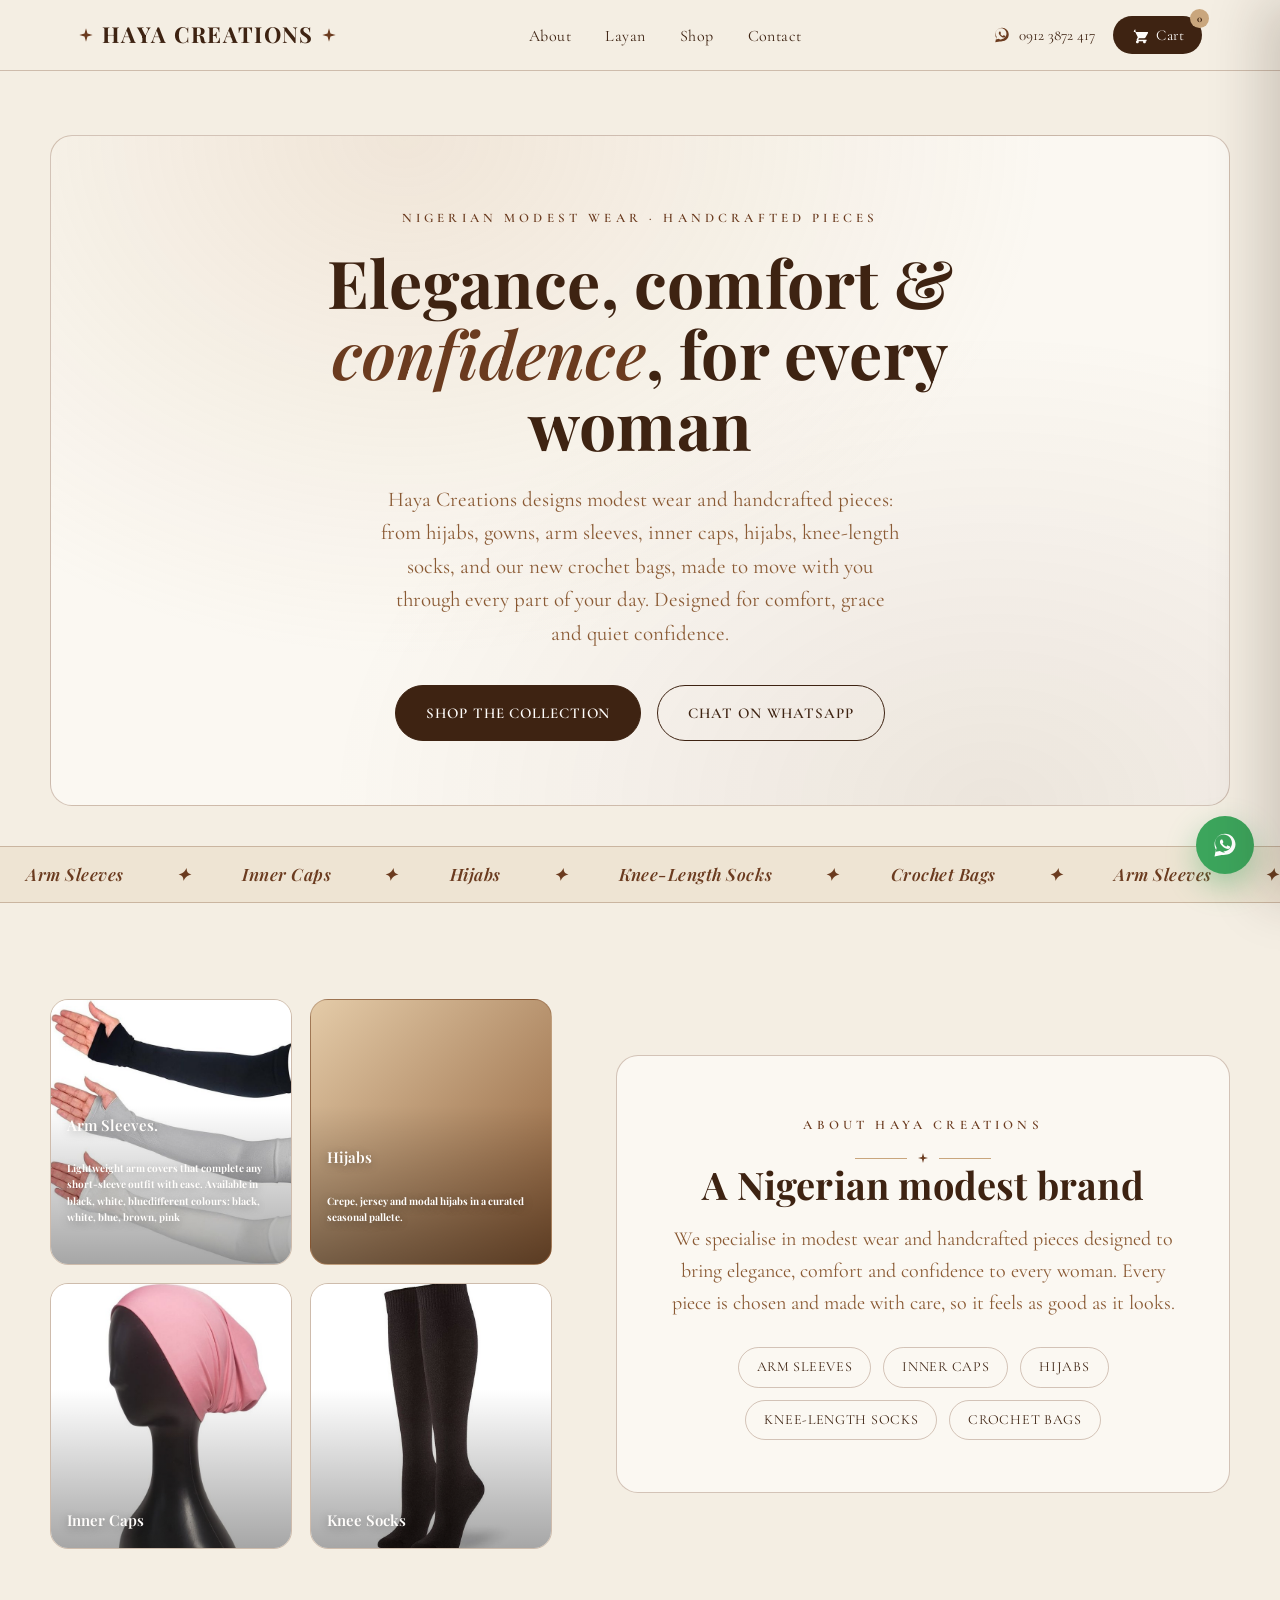
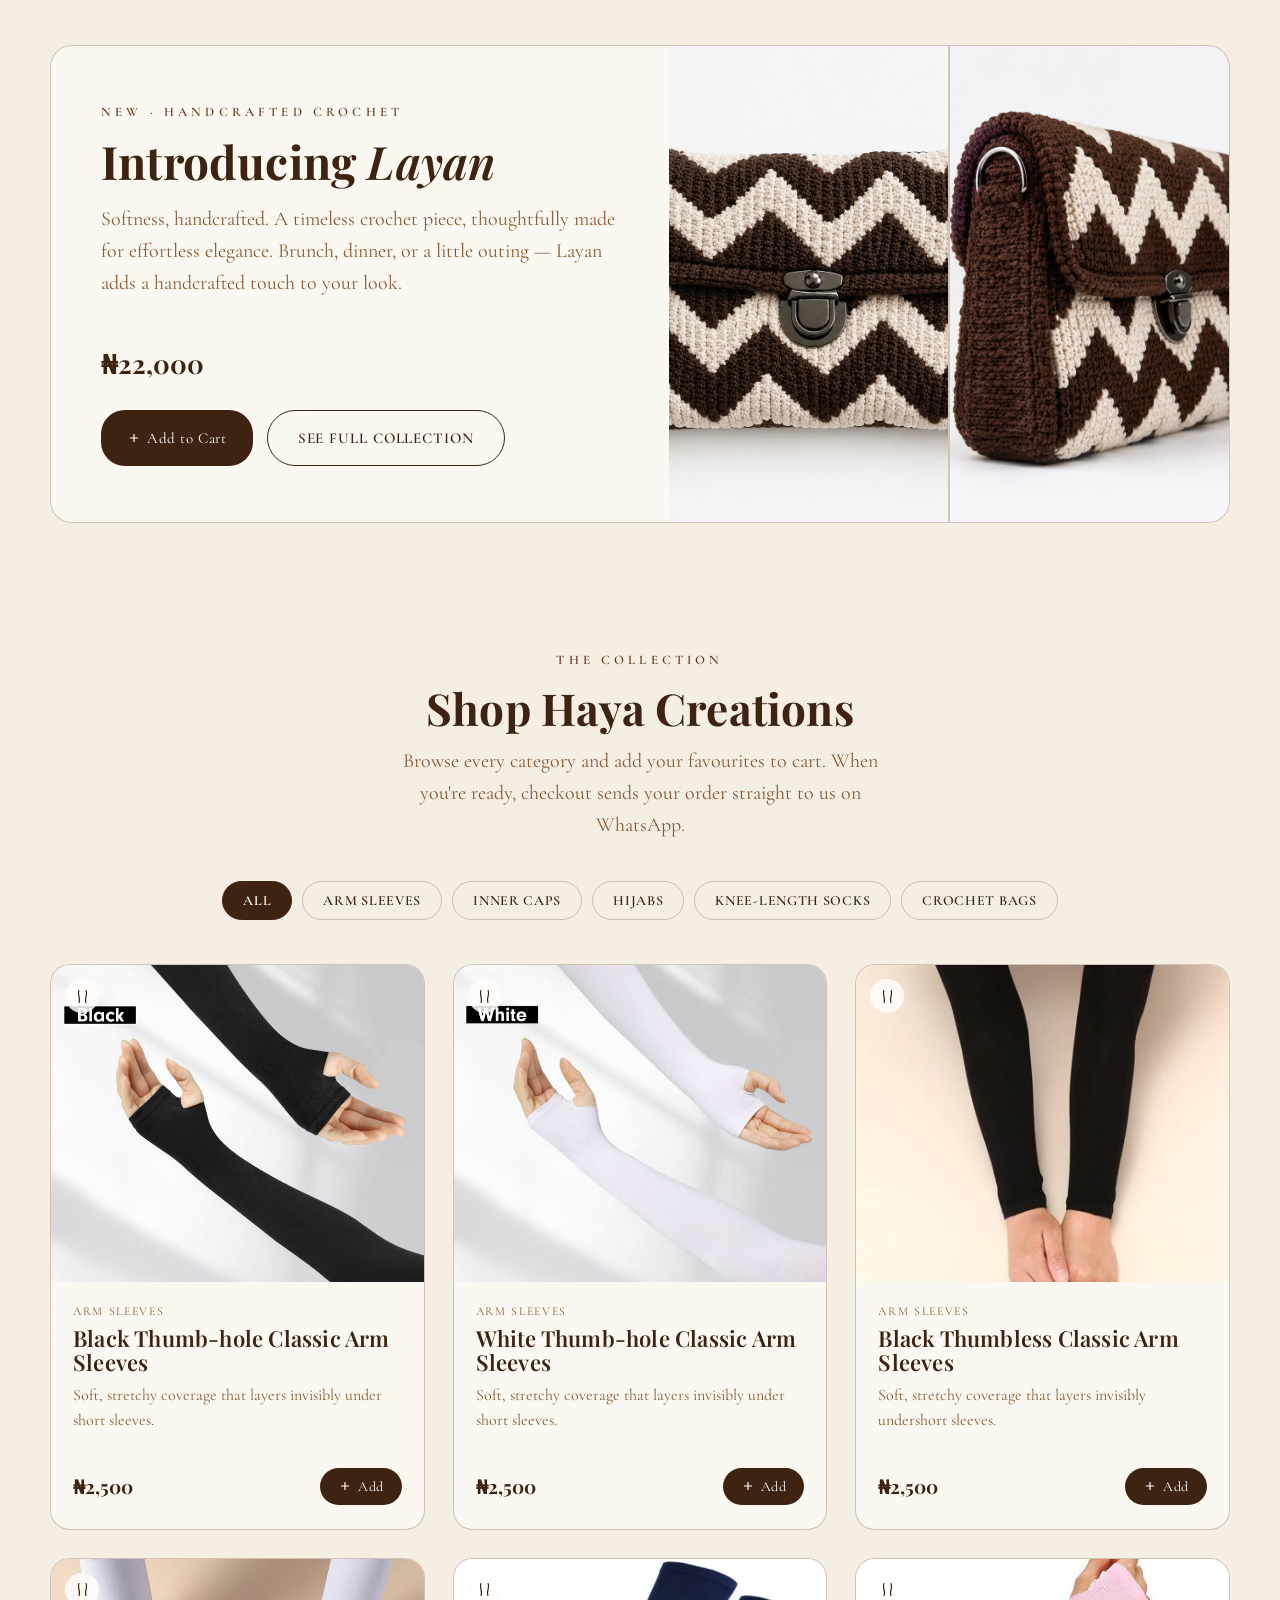
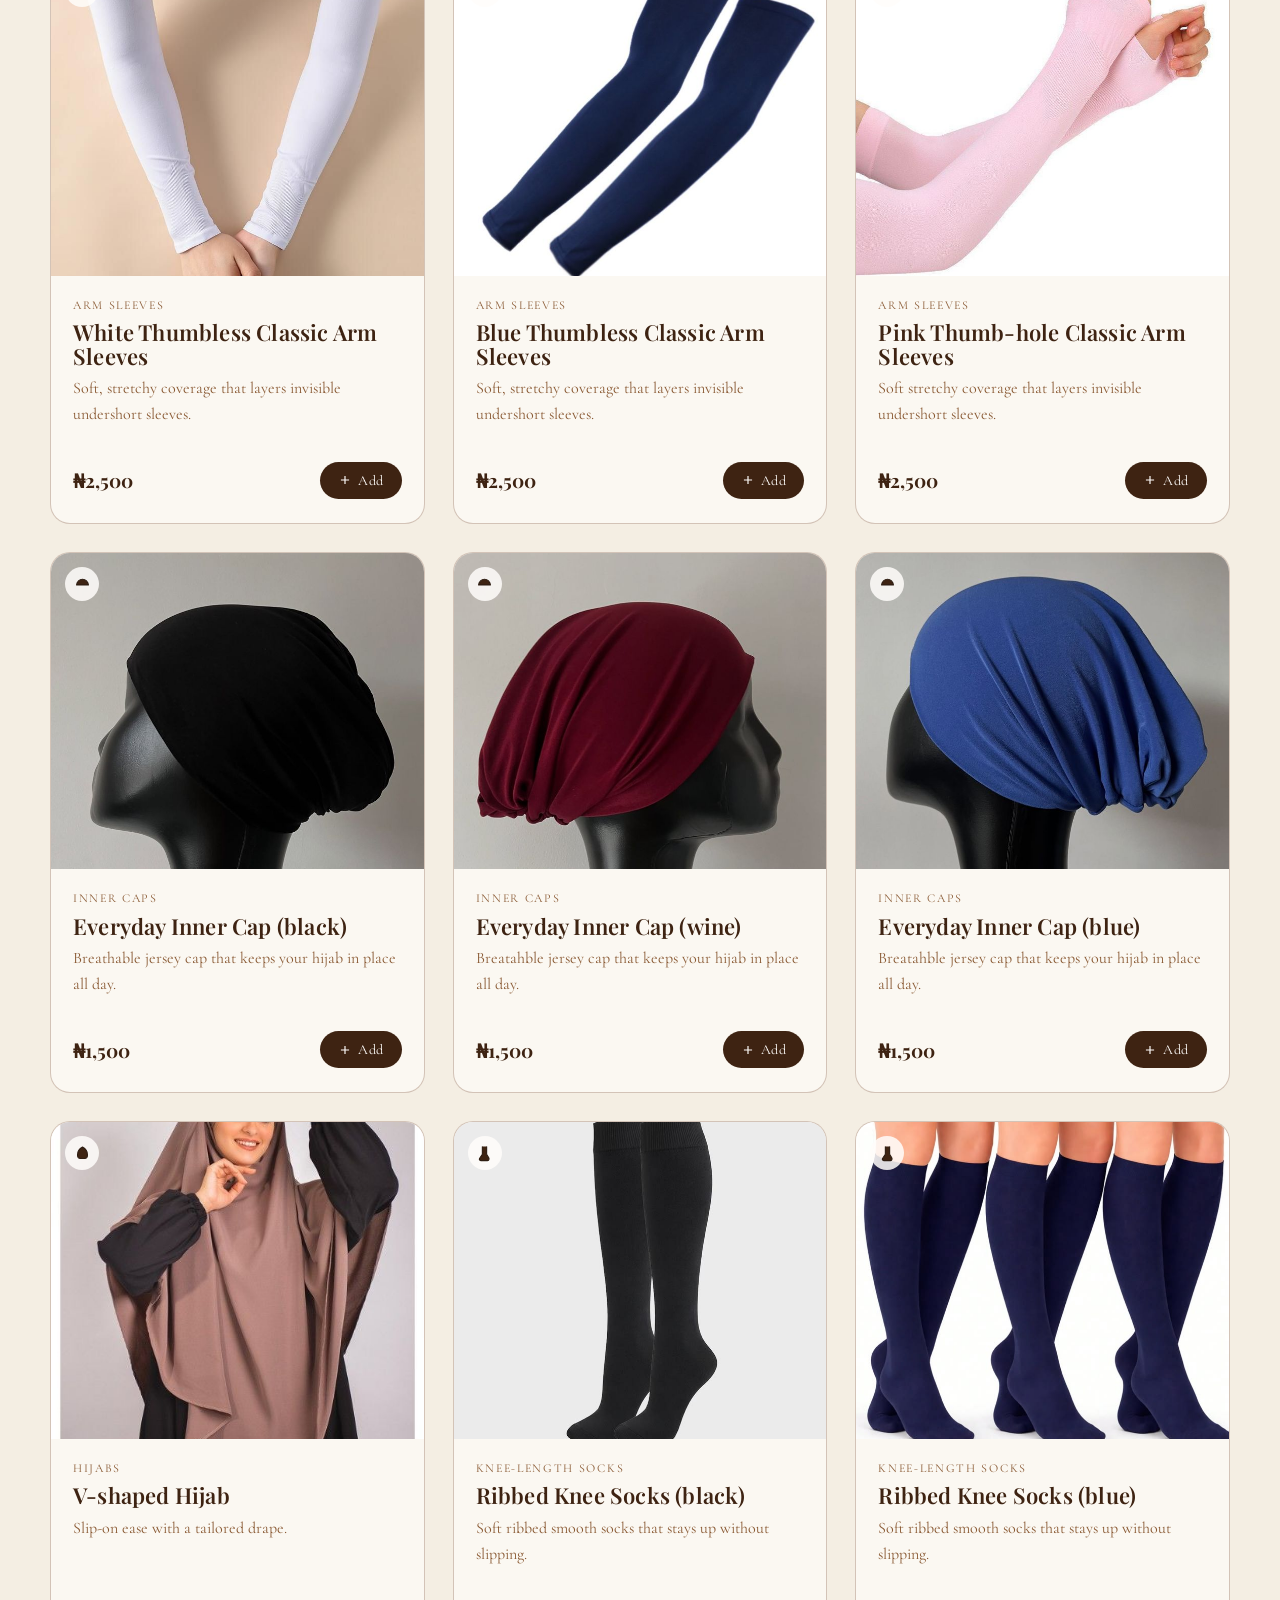
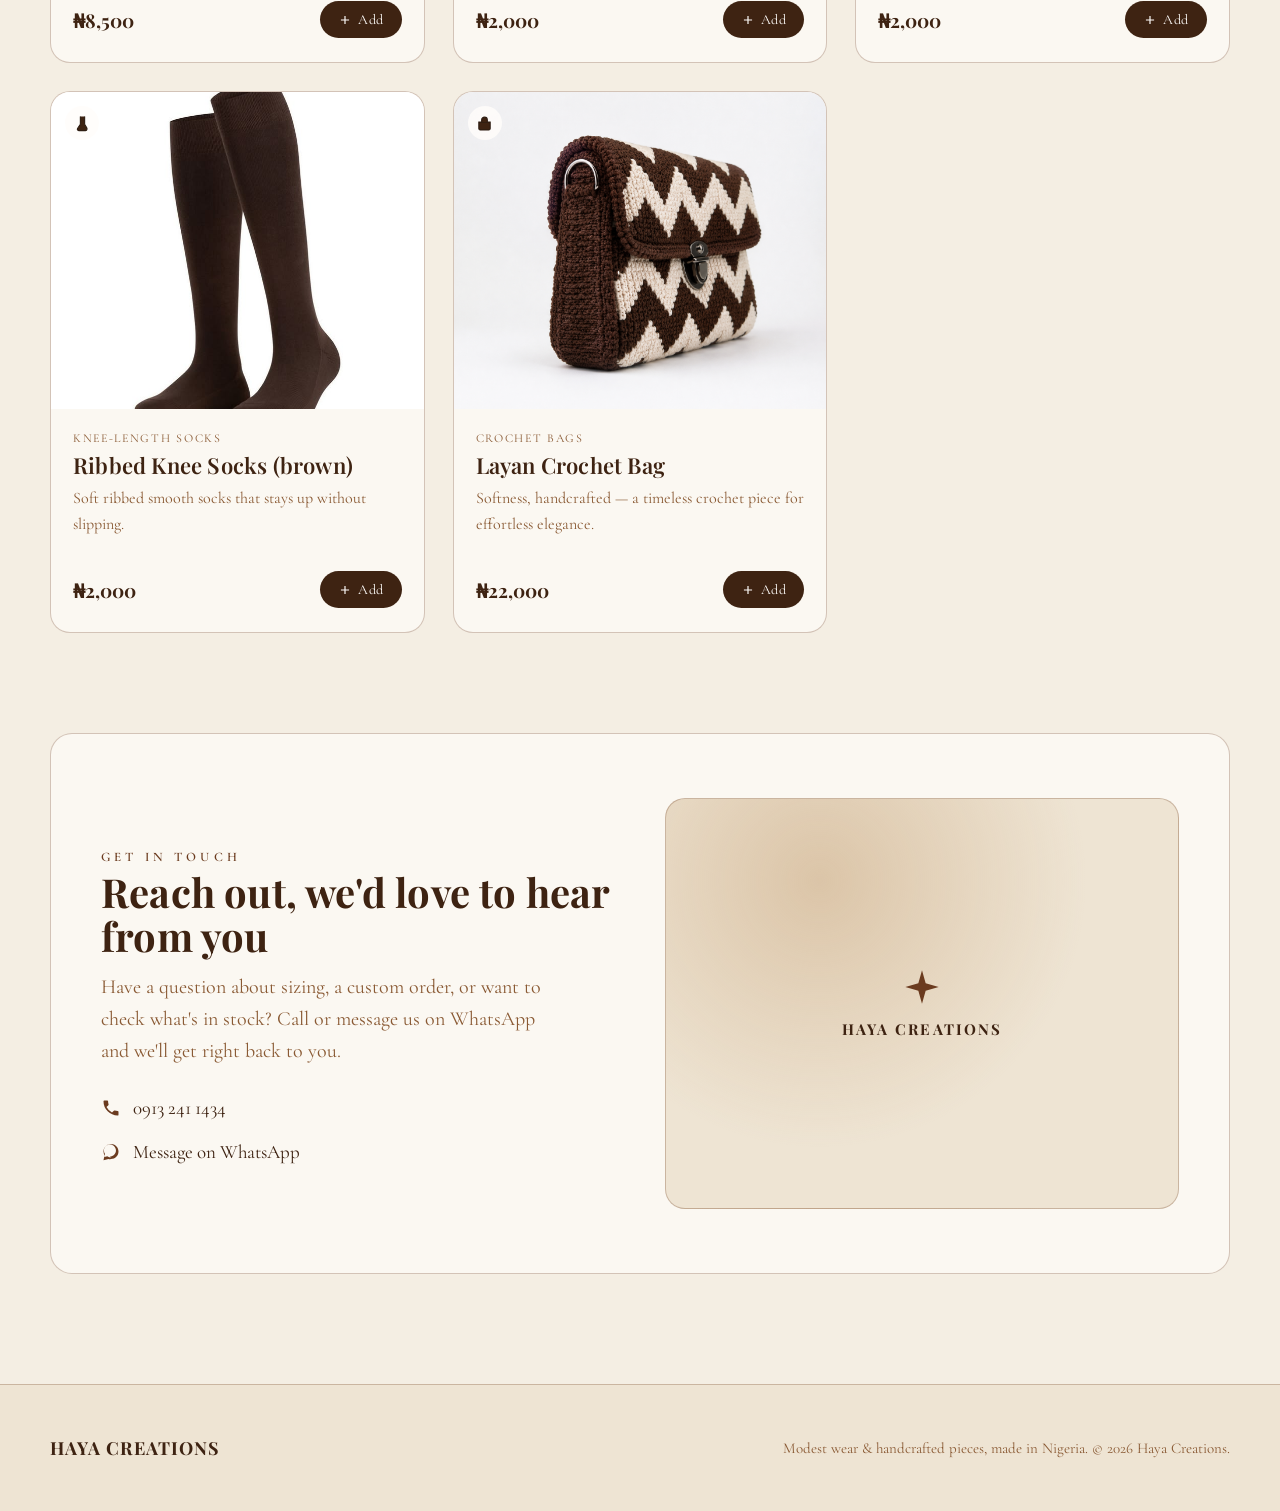
==== commit 27c75407: "updated haya creations" ====
--- a/index.html
+++ b/index.html
@@ -247,7 +247,7 @@
   .feature-copy p{color:var(--brown-soft);font-size:20px;margin-top:16px;}
   .feature-price{
     font-family:'Playfair Display',serif;font-size:26px;color:var(--brown-deep);
-    margin-top:24px;font-weight:700;
+    margin-top:24px;font-weight:700; 
   }
   .feature-price .was{
     font-size:16px;color:var(--brown-soft);text-decoration:line-through;font-weight:400;margin-left:10px;
@@ -255,7 +255,7 @@
   .feature-actions{margin-top:26px;display:flex;gap:14px;flex-wrap:wrap;}
   .feature-media{
     display:grid;
-    grid-template-columns:;
+    grid-template-columns:repeat(auto-fit, minmax(200px, 1fr));
     gap:2px;
     background:var(--line);
   }
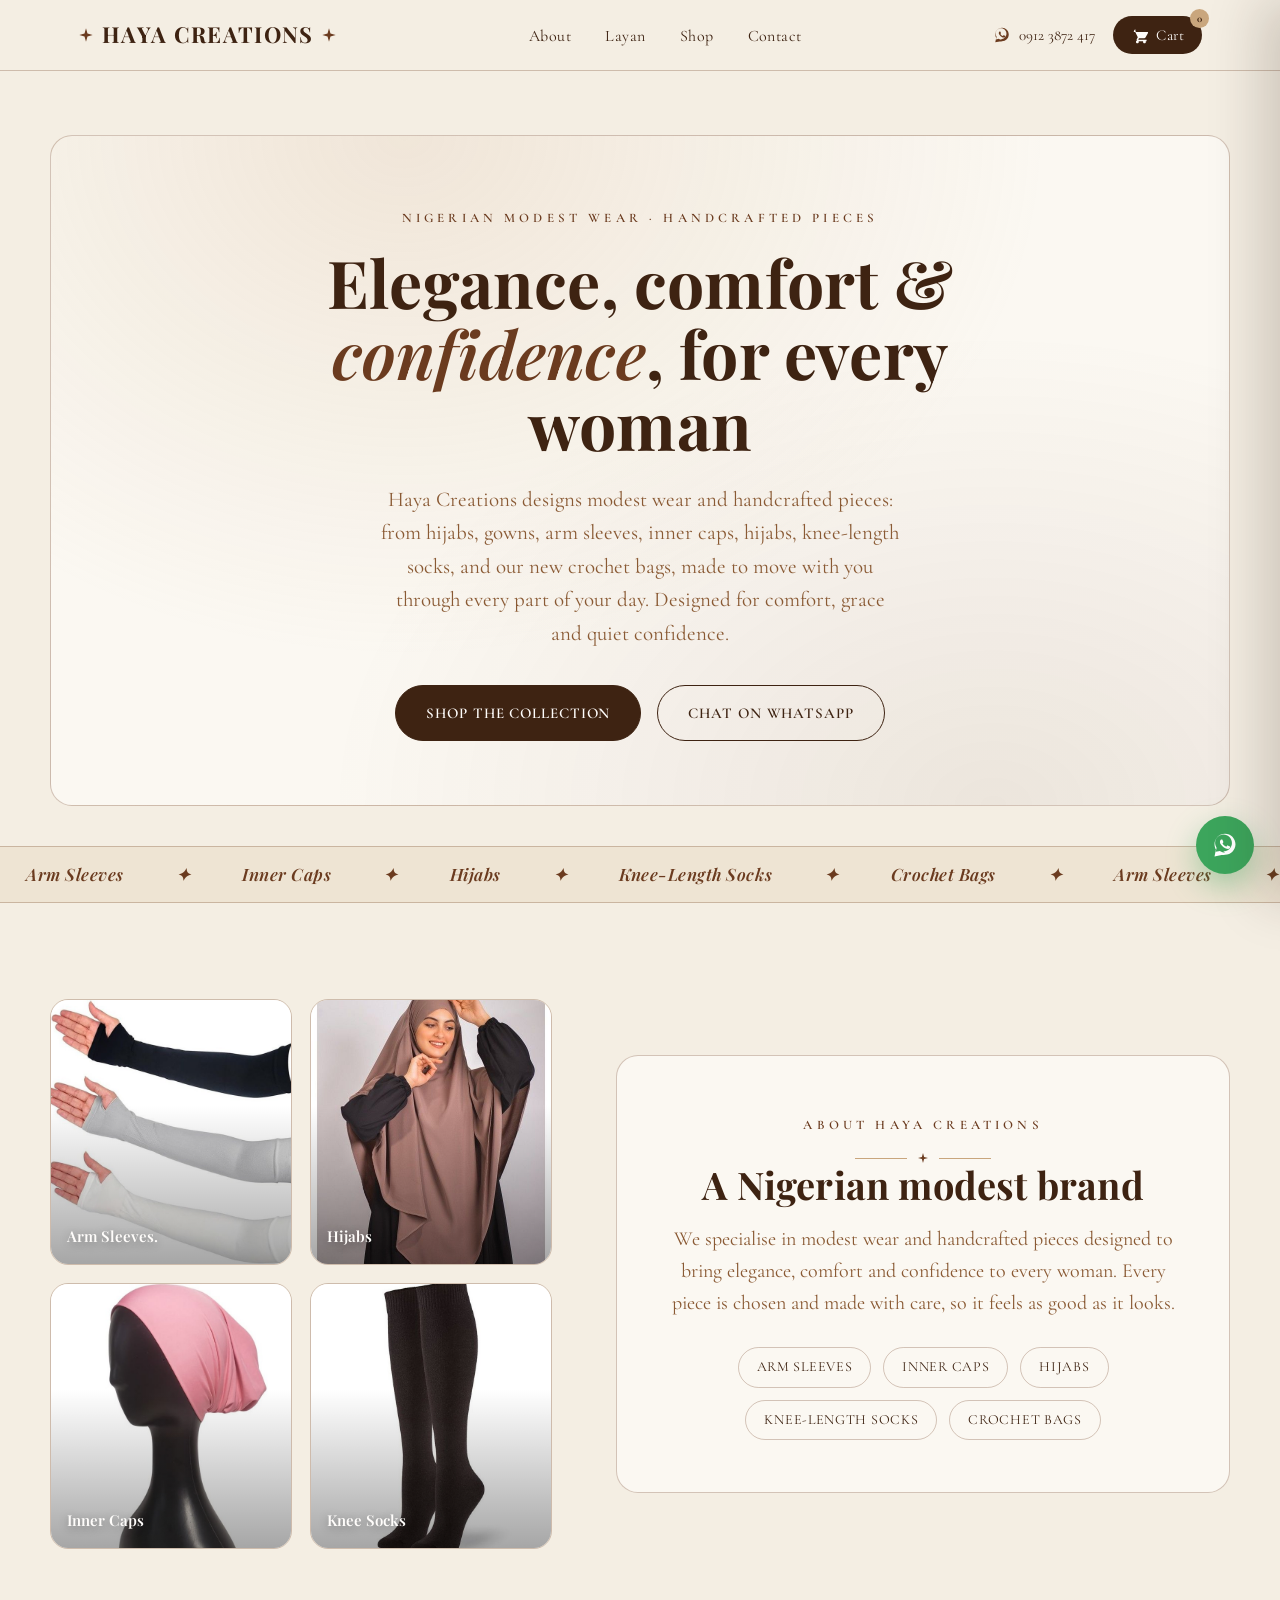
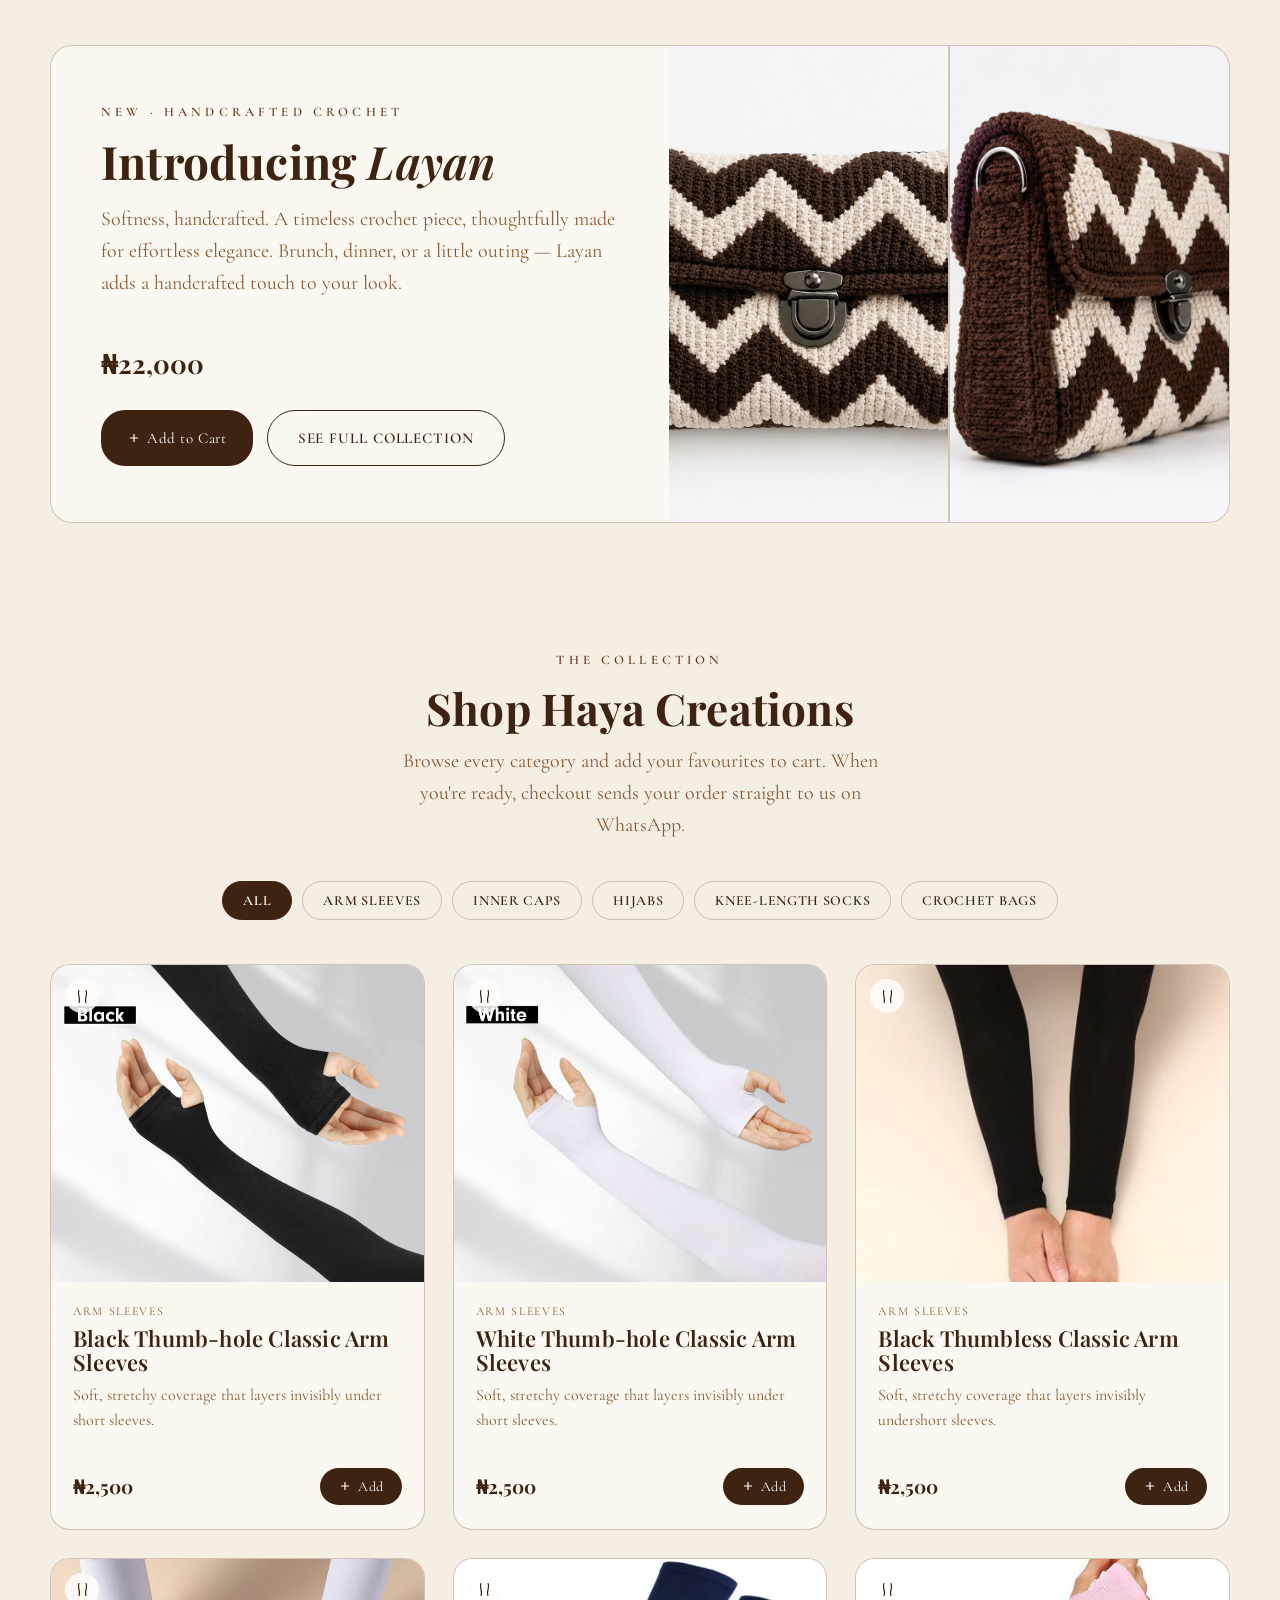
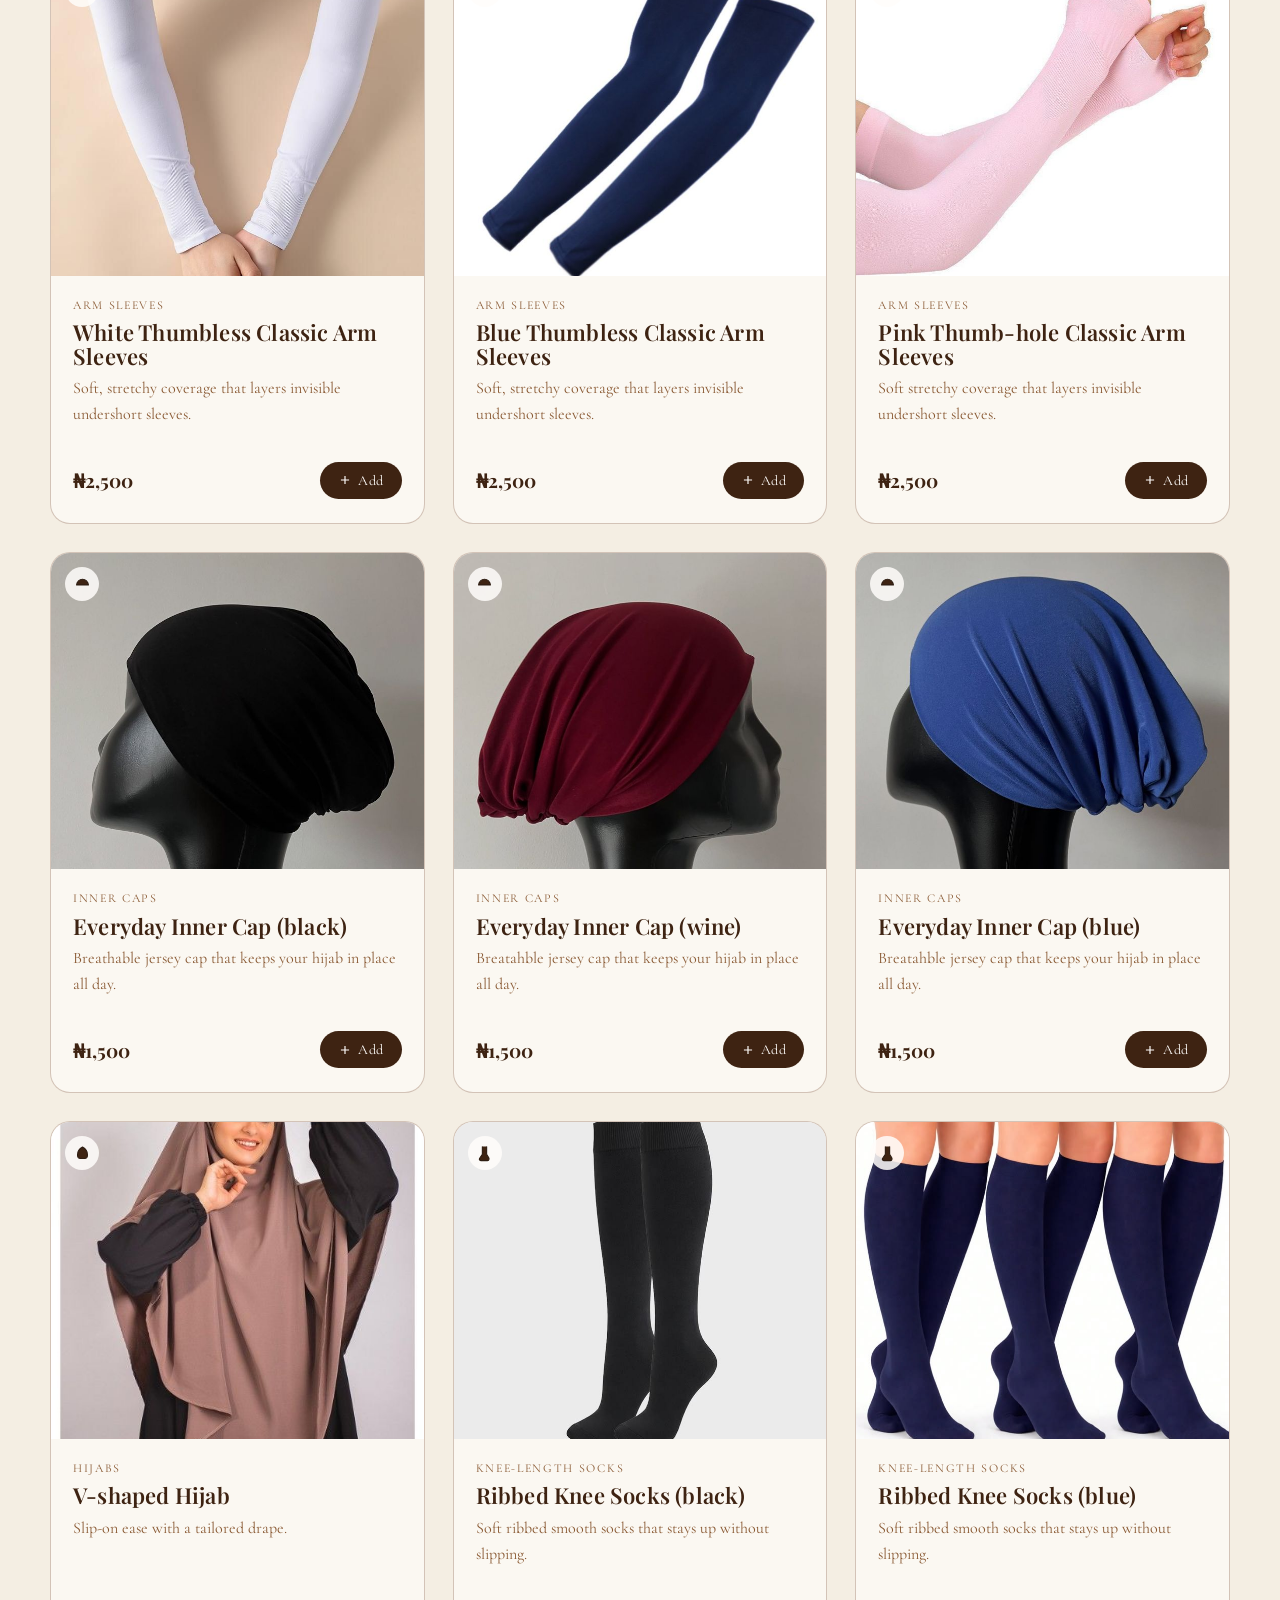
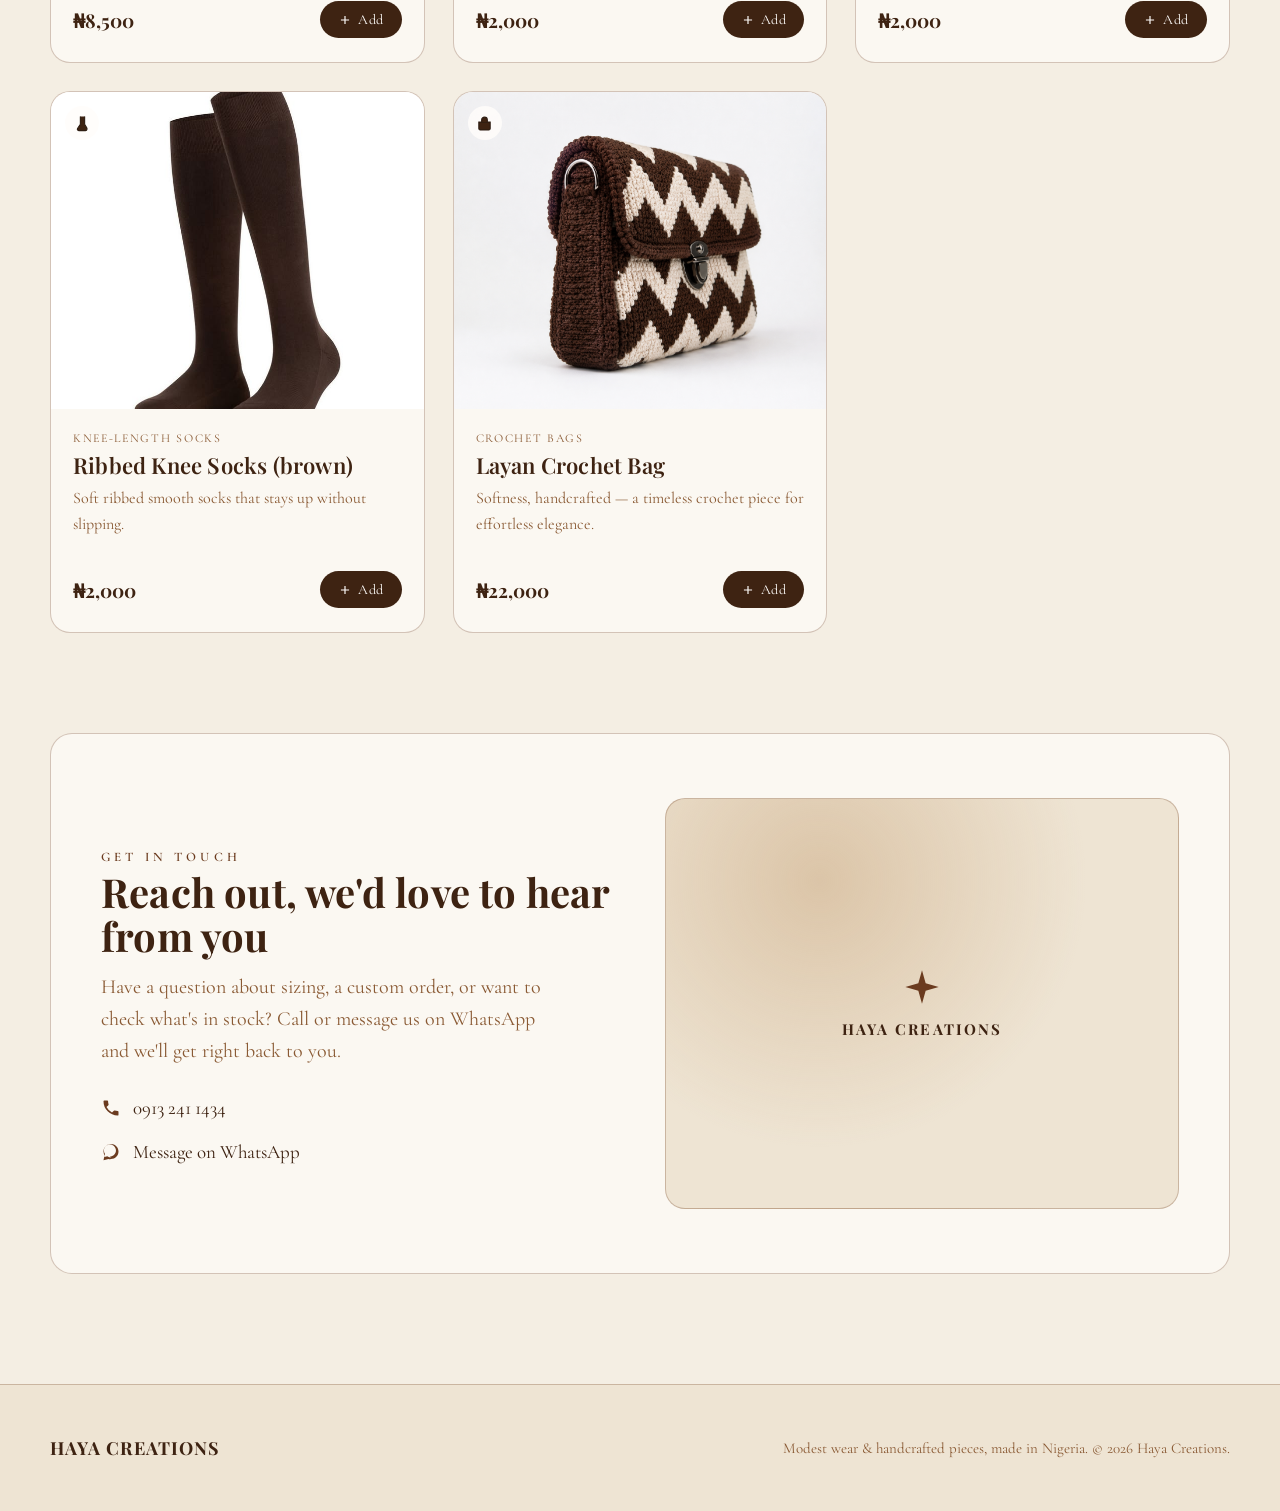
==== commit 7cc66691: "Updated Haya Website" ====
--- a/index.html
+++ b/index.html
@@ -530,8 +530,8 @@
   <section class="about" id="about">
     <div class="about-inner">
       <div class="about-side" data-reveal>
-        <div class="swatch-block"><img src="[data-uri]" alt="Arm sleeves"><span>Arm Sleeves. <h6>Lightweight arm covers that complete any short-sleeve outfit with ease. Available in black, white, bluedifferent colours: black, white, blue, brown, pink</h6></span></div>
-        <div class="swatch-block tex-hijabs"><span>Hijabs<h6>Crepe, jersey and modal hijabs in a curated seasonal pallete.</h6></span></div>
+        <div class="swatch-block"><img src="[data-uri]" alt="Arm sleeves"><span>Arm Sleeves.</span></div>
+        <div class="swatch-block"><img src="v shape hijab.jpg" "tex-hijabs"><span>Hijabs</span></div>
         <div class="swatch-block"><img src="[data-uri]" alt="Inner cap"><span>Inner Caps</span></div>
         <div class="swatch-block"><img src="[data-uri]" alt="Knee socks"><span>Knee Socks</span></div>
       </div>
@@ -598,11 +598,11 @@
         <h2>Reach out, we'd love to hear from you</h2>
         <p>Have a question about sizing, a custom order, or want to check what's in stock? Call or message us on WhatsApp and we'll get right back to you.</p>
         <div class="contact-links">
-          <a href="tel:+2349132411434">
+          <a href="tel:+2349123872417">
             <svg viewBox="0 0 24 24"><path d="M6.62 10.79a15.05 15.05 0 0 0 6.59 6.59l2.2-2.2a1 1 0 0 1 1.01-.24 11.36 11.36 0 0 0 3.57.57 1 1 0 0 1 1 1V20a1 1 0 0 1-1 1A17 17 0 0 1 3 4a1 1 0 0 1 1-1h3.5a1 1 0 0 1 1 1 11.36 11.36 0 0 0 .57 3.57 1 1 0 0 1-.25 1.01z"/></svg>
             0913 241 1434
           </a>
-          <a href="https://wa.me/2349132411434" target="_blank" rel="noopener">
+          <a href="https://wa.me/234912387417" target="_blank" rel="noopener">
             <svg viewBox="0 0 32 32"><path d="M16.02 3C9.4 3 4.02 8.38 4.02 15c0 2.23.6 4.32 1.65 6.12L4 29l8.06-1.62A11.9 11.9 0 0 0 16.02 27C22.64 27 28 21.62 28 15S22.64 3 16.02 3zm0 21.6c-1.98 0-3.83-.55-5.4-1.5l-.39-.23-4.79.96 1-4.66-.25-.4a9.53 9.53 0 0 1-1.5-5.17c0-5.3 4.32-9.6 9.63-9.6 5.3 0 9.6 4.3 9.6 9.6 0 5.3-4.3 9.6-9.9 9.6z"/></svg>
             Message on WhatsApp
           </a>
@@ -644,7 +644,7 @@
   </div>
 </aside>
 
-<a class="wa-float" href="https://wa.me/2349132411434" target="_blank" rel="noopener" aria-label="Chat on WhatsApp">
+<a class="wa-float" href="https://wa.me/2349123872417" target="_blank" rel="noopener" aria-label="Chat on WhatsApp">
   <svg viewBox="0 0 32 32"><path d="M16.02 3C9.4 3 4.02 8.38 4.02 15c0 2.23.6 4.32 1.65 6.12L4 29l8.06-1.62A11.9 11.9 0 0 0 16.02 27C22.64 27 28 21.62 28 15S22.64 3 16.02 3zm0 21.6c-1.98 0-3.83-.55-5.4-1.5l-.39-.23-4.79.96 1-4.66-.25-.4a9.53 9.53 0 0 1-1.5-5.17c0-5.3 4.32-9.6 9.63-9.6 5.3 0 9.6 4.3 9.6 9.6 0 5.3-4.3 9.6-9.9 9.6zm5.27-7.2c-.29-.14-1.7-.84-1.96-.94-.26-.1-.46-.14-.65.15-.19.28-.75.93-.92 1.13-.17.19-.34.21-.63.07-.29-.14-1.2-.44-2.3-1.41-.85-.76-1.42-1.7-1.59-1.98-.17-.29-.02-.44.13-.58.13-.13.29-.34.43-.5.14-.17.19-.29.29-.48.1-.19.05-.36-.02-.5-.07-.14-.65-1.58-.9-2.16-.24-.57-.48-.5-.65-.5-.17-.01-.36-.01-.55-.01-.19 0-.5.07-.76.36-.26.28-1 1-1 2.42 0 1.43 1.03 2.81 1.17 3 .14.19 2.03 3.1 4.92 4.35.69.3 1.22.48 1.64.6.69.22 1.31.19 1.81.12.55-.08 1.7-.7 1.94-1.37.24-.67.24-1.25.17-1.37-.07-.12-.26-.19-.55-.33z"/></svg>
 </a>
 
@@ -654,7 +654,7 @@
    EDIT PRICES / PRODUCTS BELOW — amounts are in Nigerian Naira (₦)
    and are placeholders. Update "price" values to your real prices.
    ========================================================= */
-const WHATSAPP_NUMBER = "2349132411434"; // 0913 241 1434
+const WHATSAPP_NUMBER = "2349123872417"; // 0912 387 2417
 
 const CATEGORY_ICONS = {
   "Arm Sleeves": '<svg viewBox="0 0 24 24" fill="none" stroke="currentColor" stroke-width="1.6"><path d="M7 3c-1 3-1 6 0 9s1 6 0 9M17 3c1 3 1 6 0 9s-1 6 0 9"/></svg>',
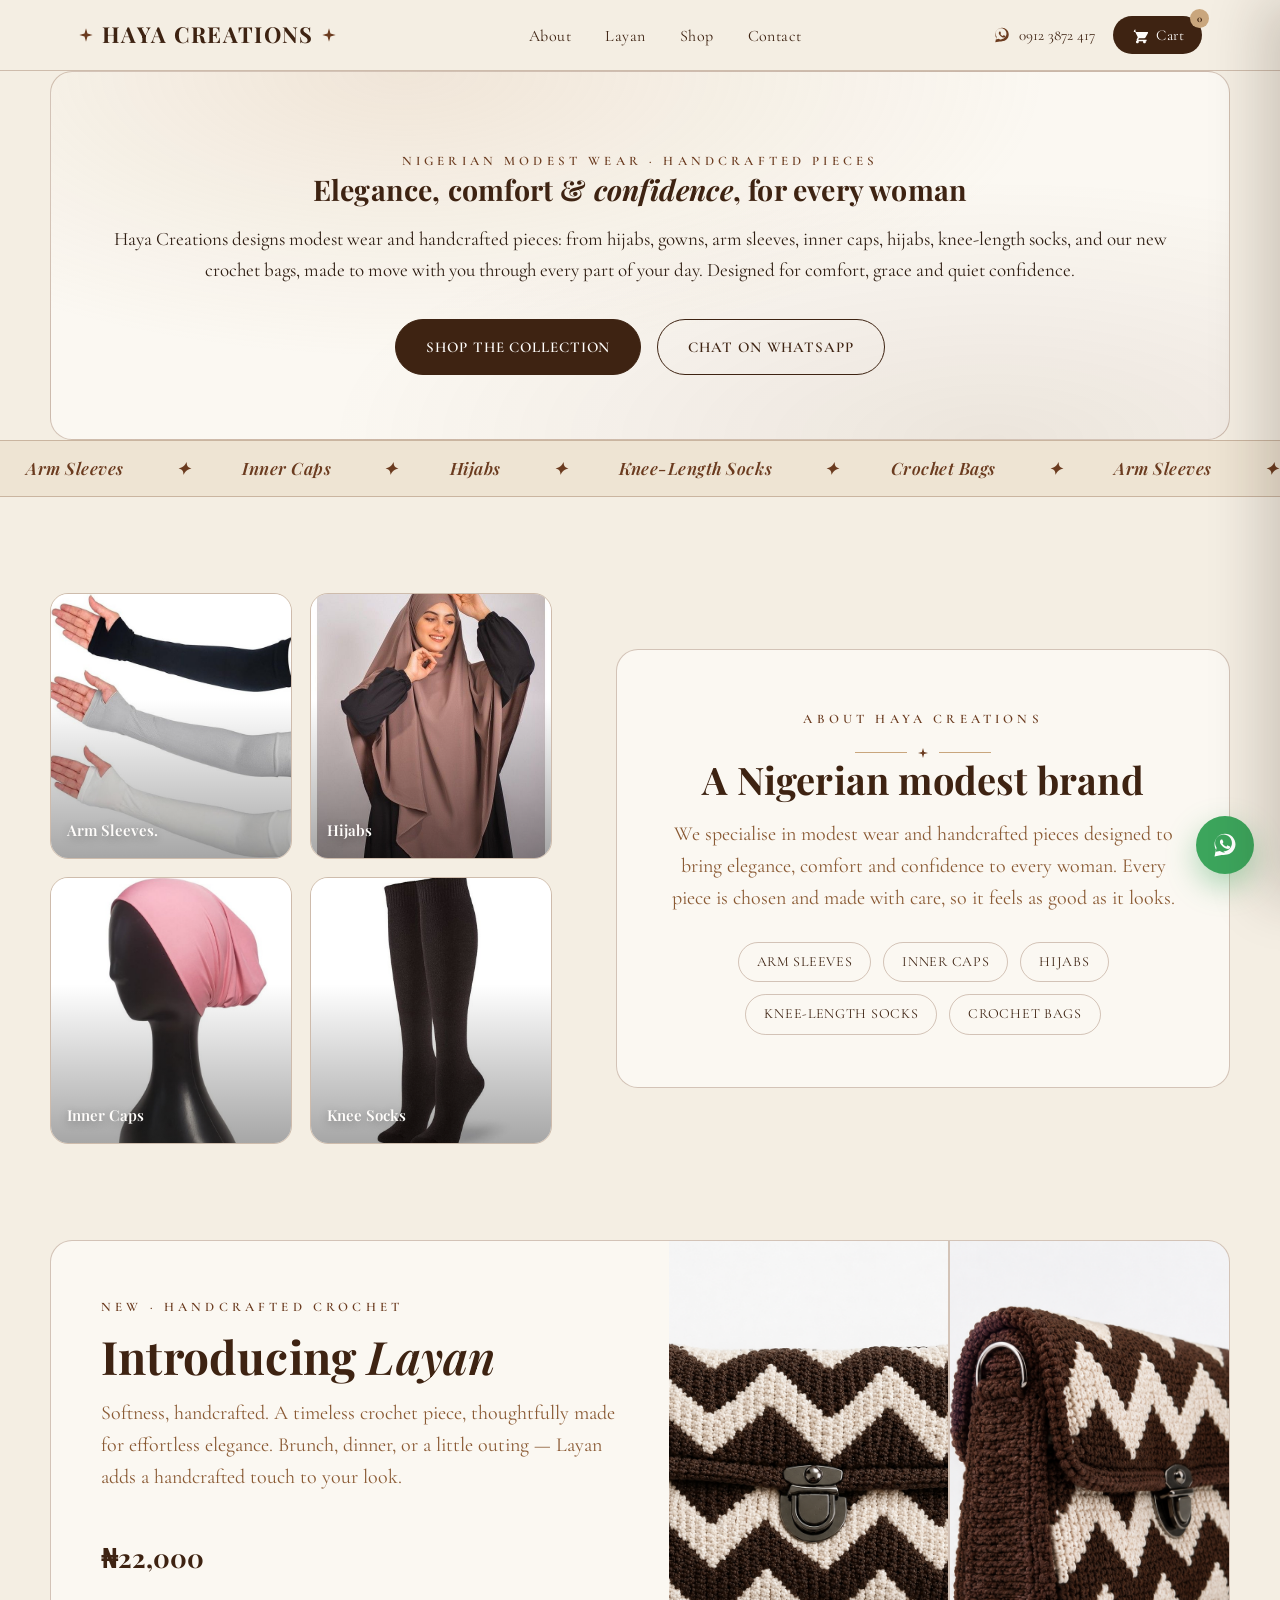
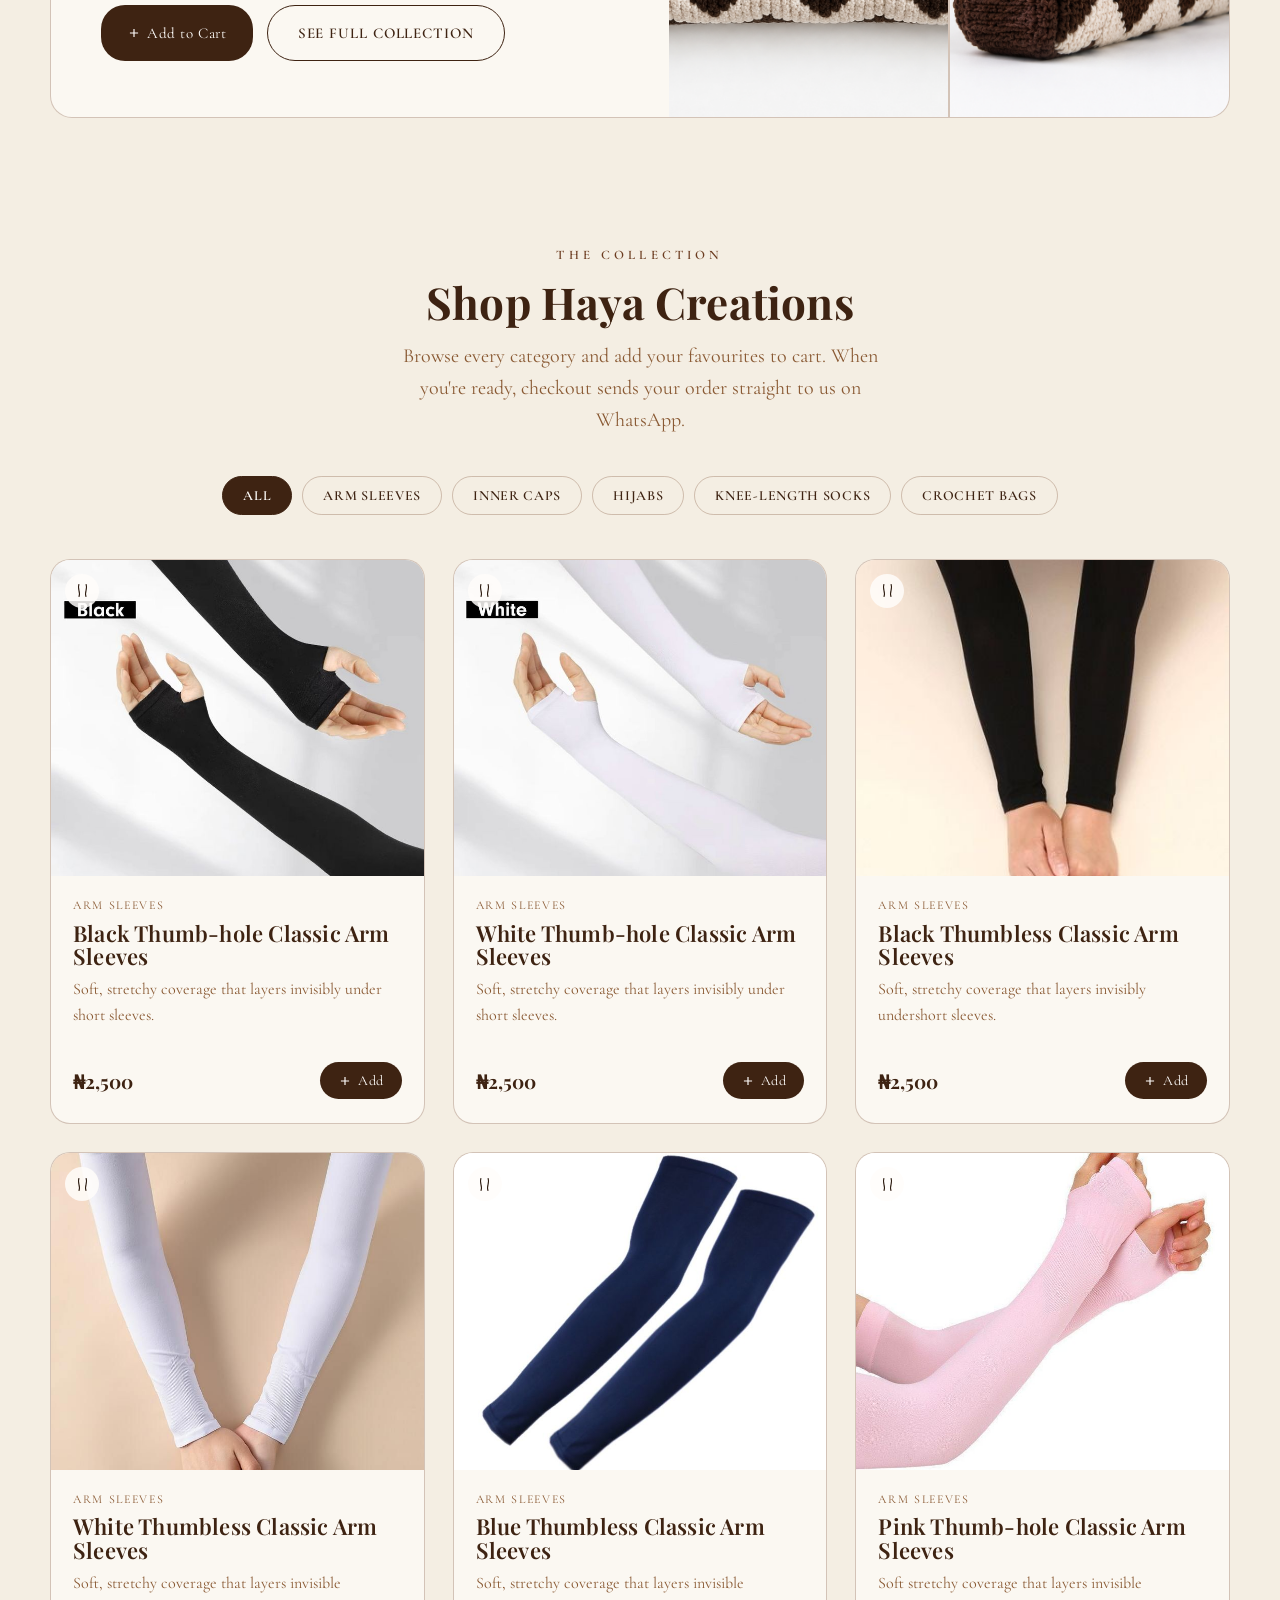
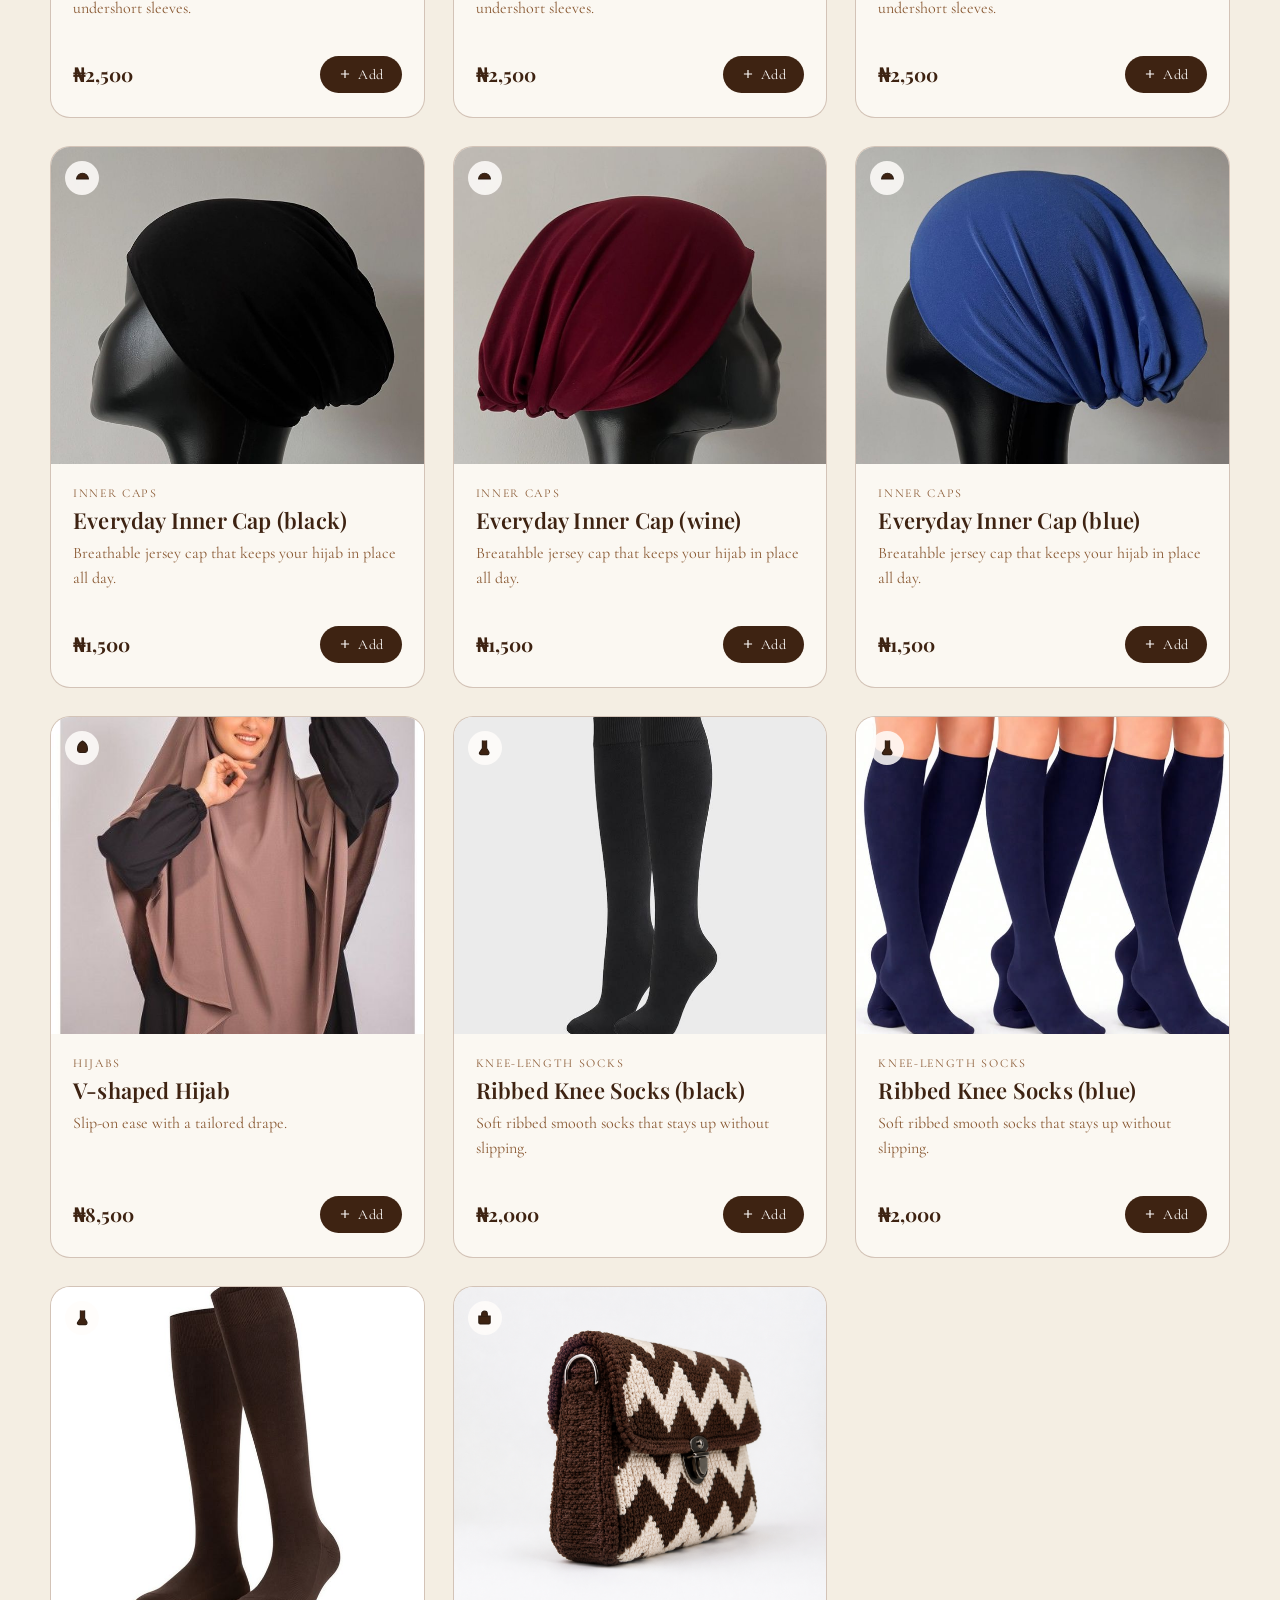
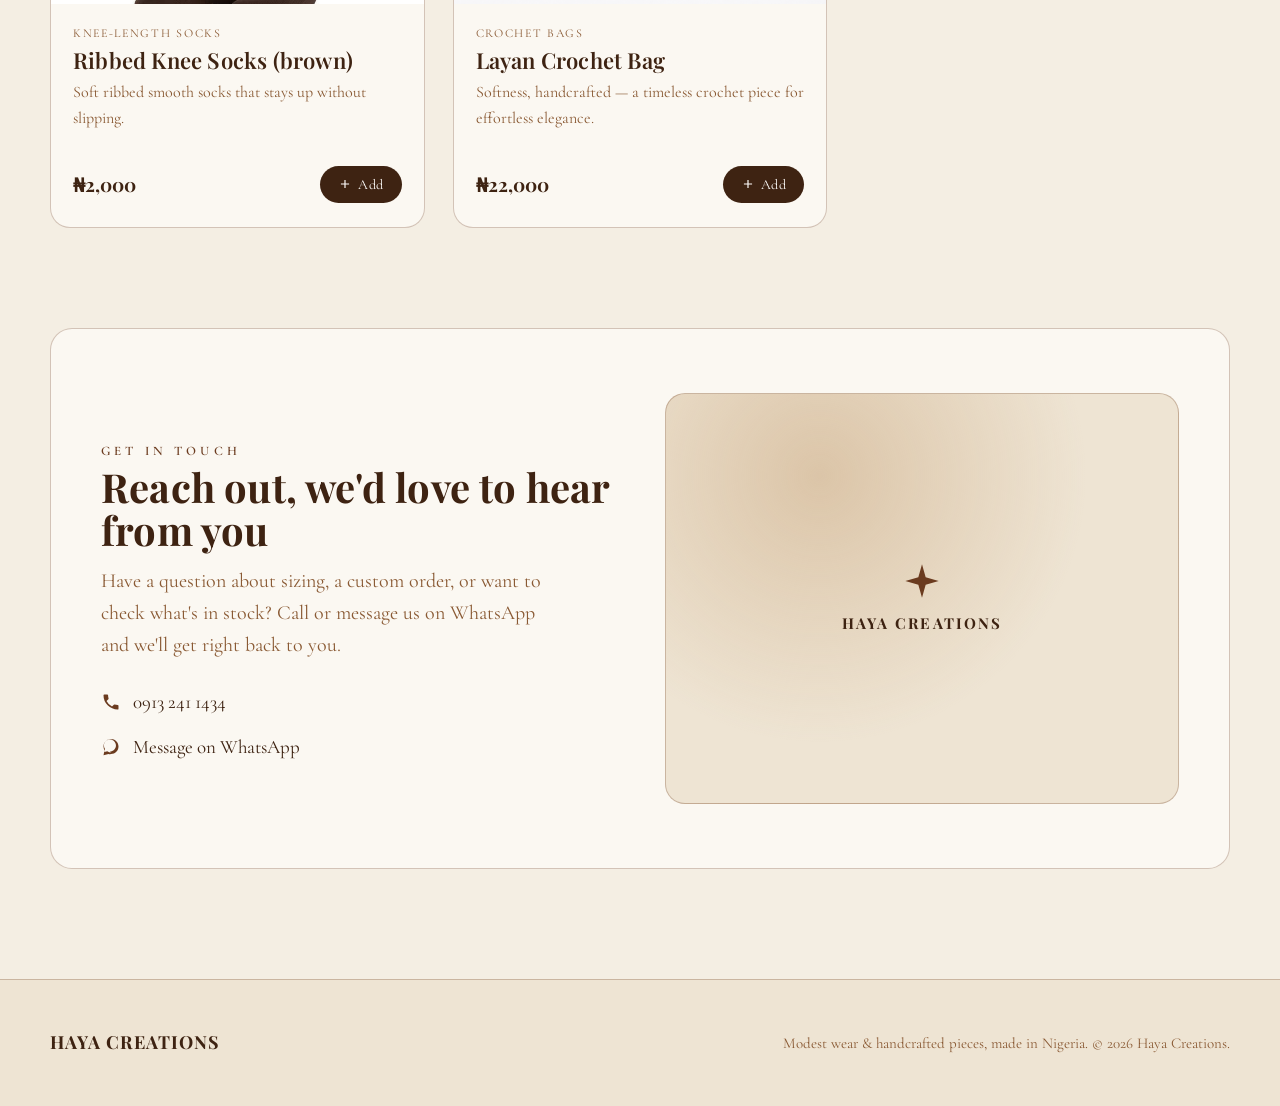
==== commit af4a650f: "updated" ====
--- a/index.html
+++ b/index.html
@@ -90,6 +90,32 @@
     background:rgba(244,238,227,0.86);
     backdrop-filter:blur(10px);
     border-bottom:1px solid var(--line);
+
+.hijabis {
+  position: relative;
+  min-height: 100vh;
+  display: flex;
+  align-items: center;
+  justify-content: center;
+  text-align: center;
+  padding: 120px 24px 80px;
+  color: #fff;
+  background:
+    linear-gradient(to bottom, rgba(30,18,10,.70) 0%, rgba(30,18,10,.45) 45%, rgba(30,18,10,.15) 100%),
+    url("hijabis.jpeg") center bottom / cover no-repeat;
+}
+
+.hero h1,
+.hero p,
+.hero small {
+  color: #fff;
+  text-shadow: 0 2px 12px rgba(0,0,0,.45);
+}
+
+@media (max-width: 600px) {
+  .hero { background-position: 60% bottom; }
+}
+
   }
   .header-inner{
     max-width:var(--maxw);margin:0 auto;padding:16px 28px;
@@ -507,14 +533,14 @@
 <main>
 
   <!-- ============ HERO ============ -->
-  <section class="hero" id="top">
+  <section class="hijabis" id="top">
     <div class="hero-frame frame" data-reveal>
       <span class="eyebrow">Nigerian Modest Wear · Handcrafted Pieces</span>
       <h1>Elegance, comfort &amp; <em>confidence</em>, for every woman</h1>
       <p class="lede">Haya Creations designs modest wear and handcrafted pieces: from hijabs, gowns, arm sleeves, inner caps, hijabs, knee-length socks, and our new crochet bags, made to move with you through every part of your day. Designed for comfort, grace and quiet confidence.</p>
       <div class="hero-ctas">
         <a href="#shop" class="btn btn-primary">Shop the Collection</a>
-        <a href="https://wa.me/2349132411434" target="_blank" rel="noopener" class="btn btn-ghost">Chat on WhatsApp</a>
+        <a href="https://wa.me/2349123872417" target="_blank" rel="noopener" class="btn btn-ghost">Chat on WhatsApp</a>
       </div>
     </div>
   </section>
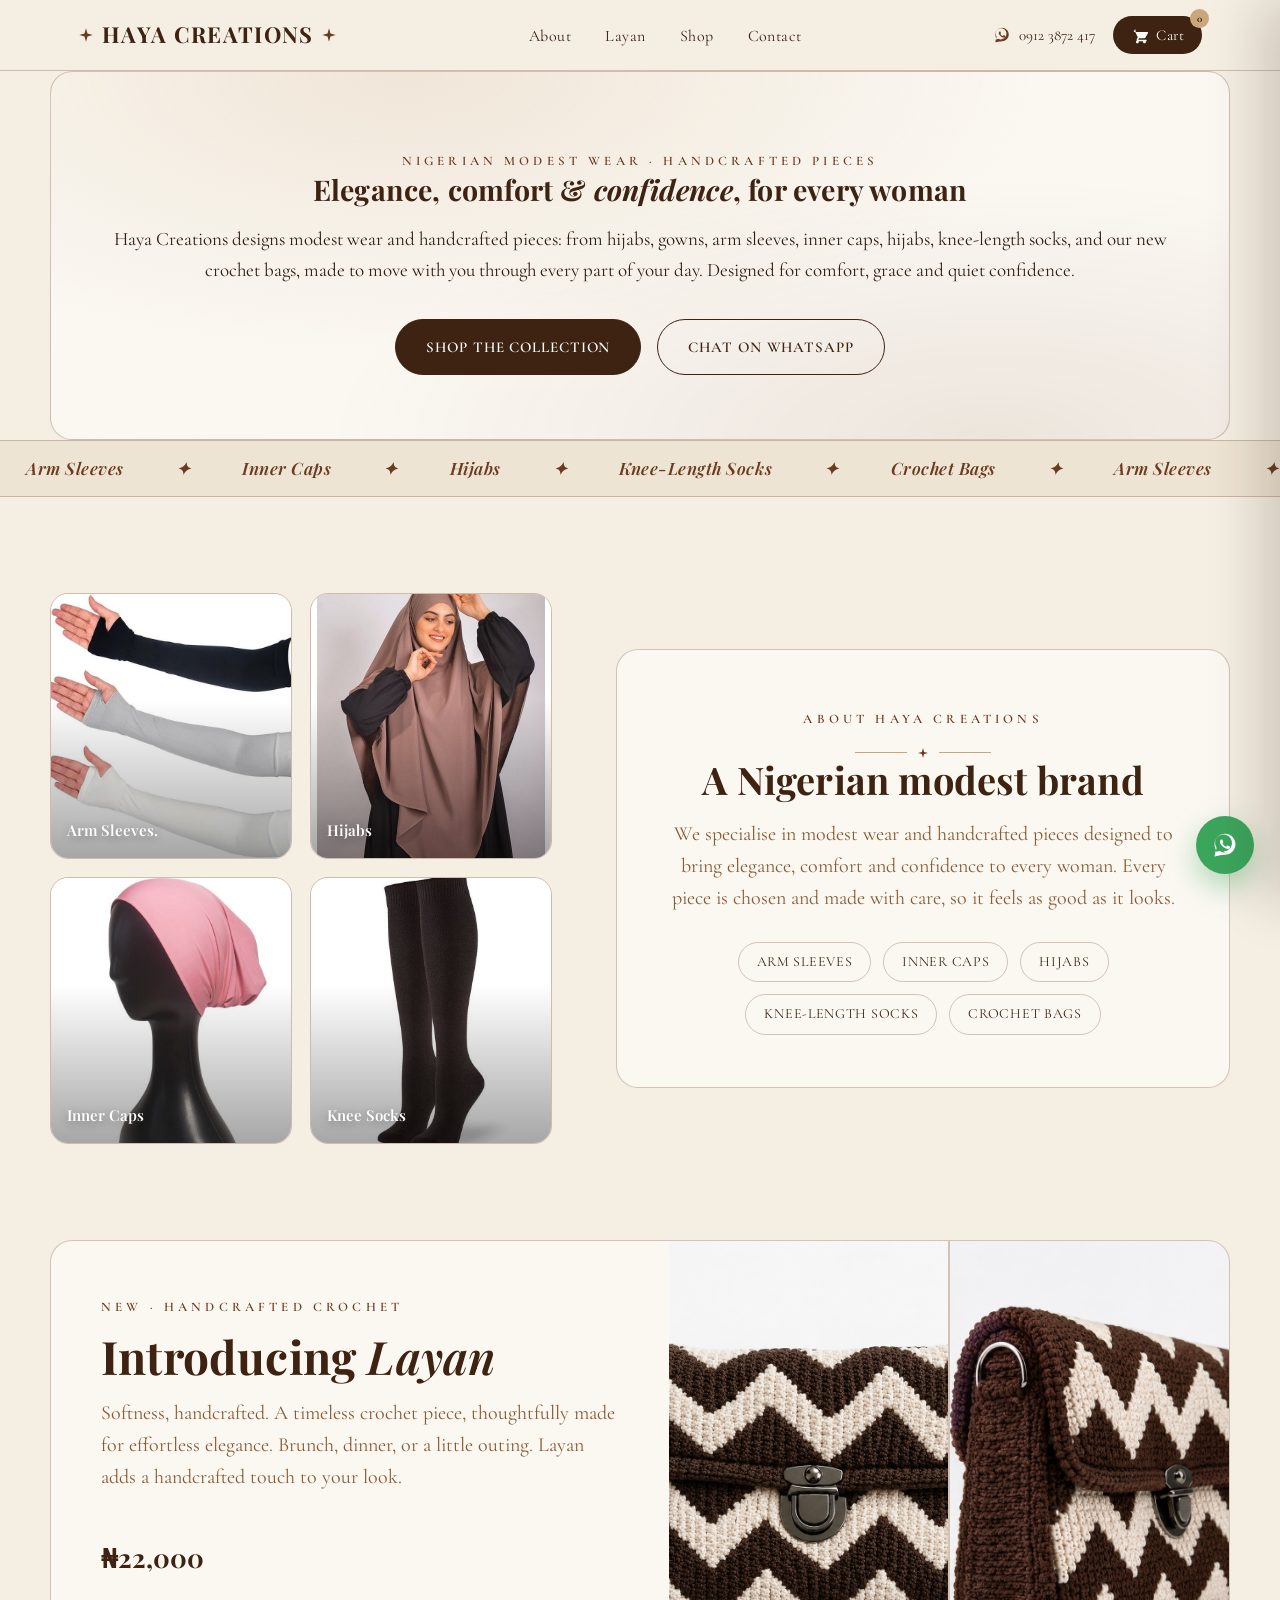
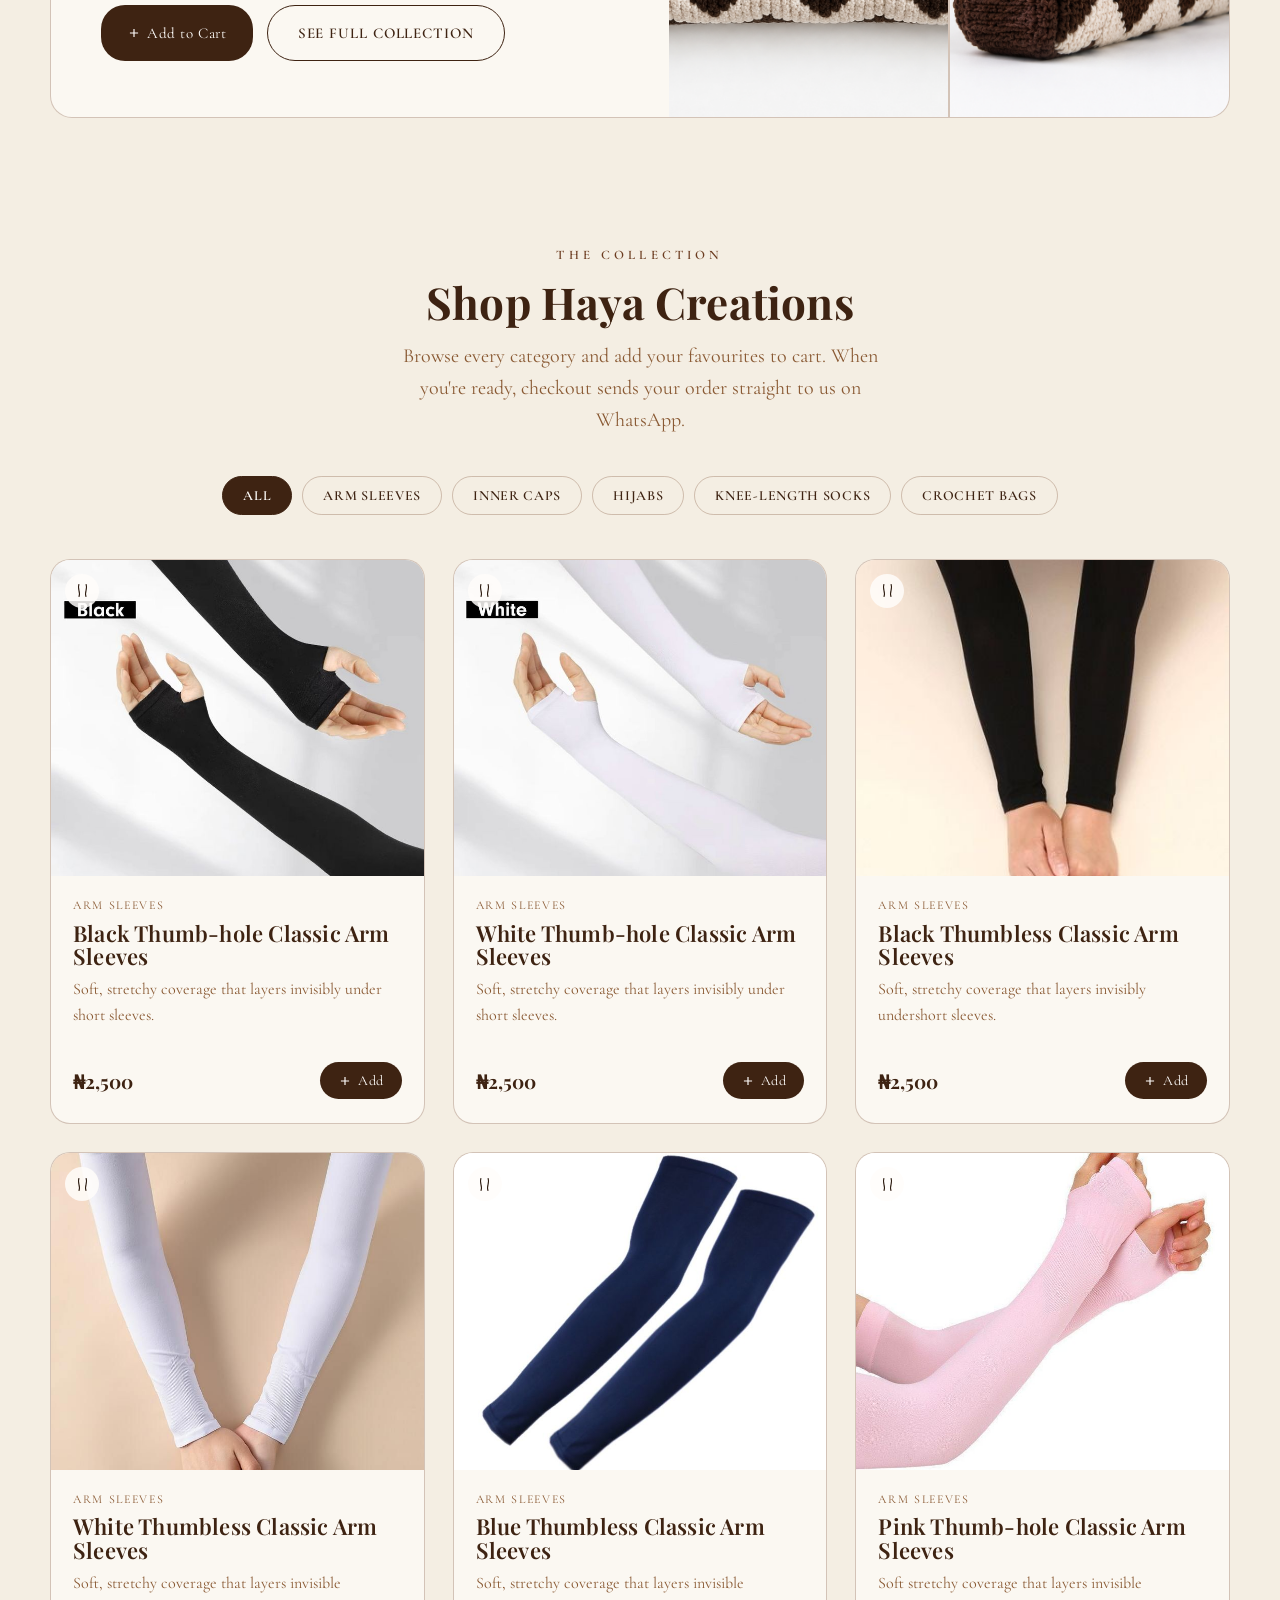
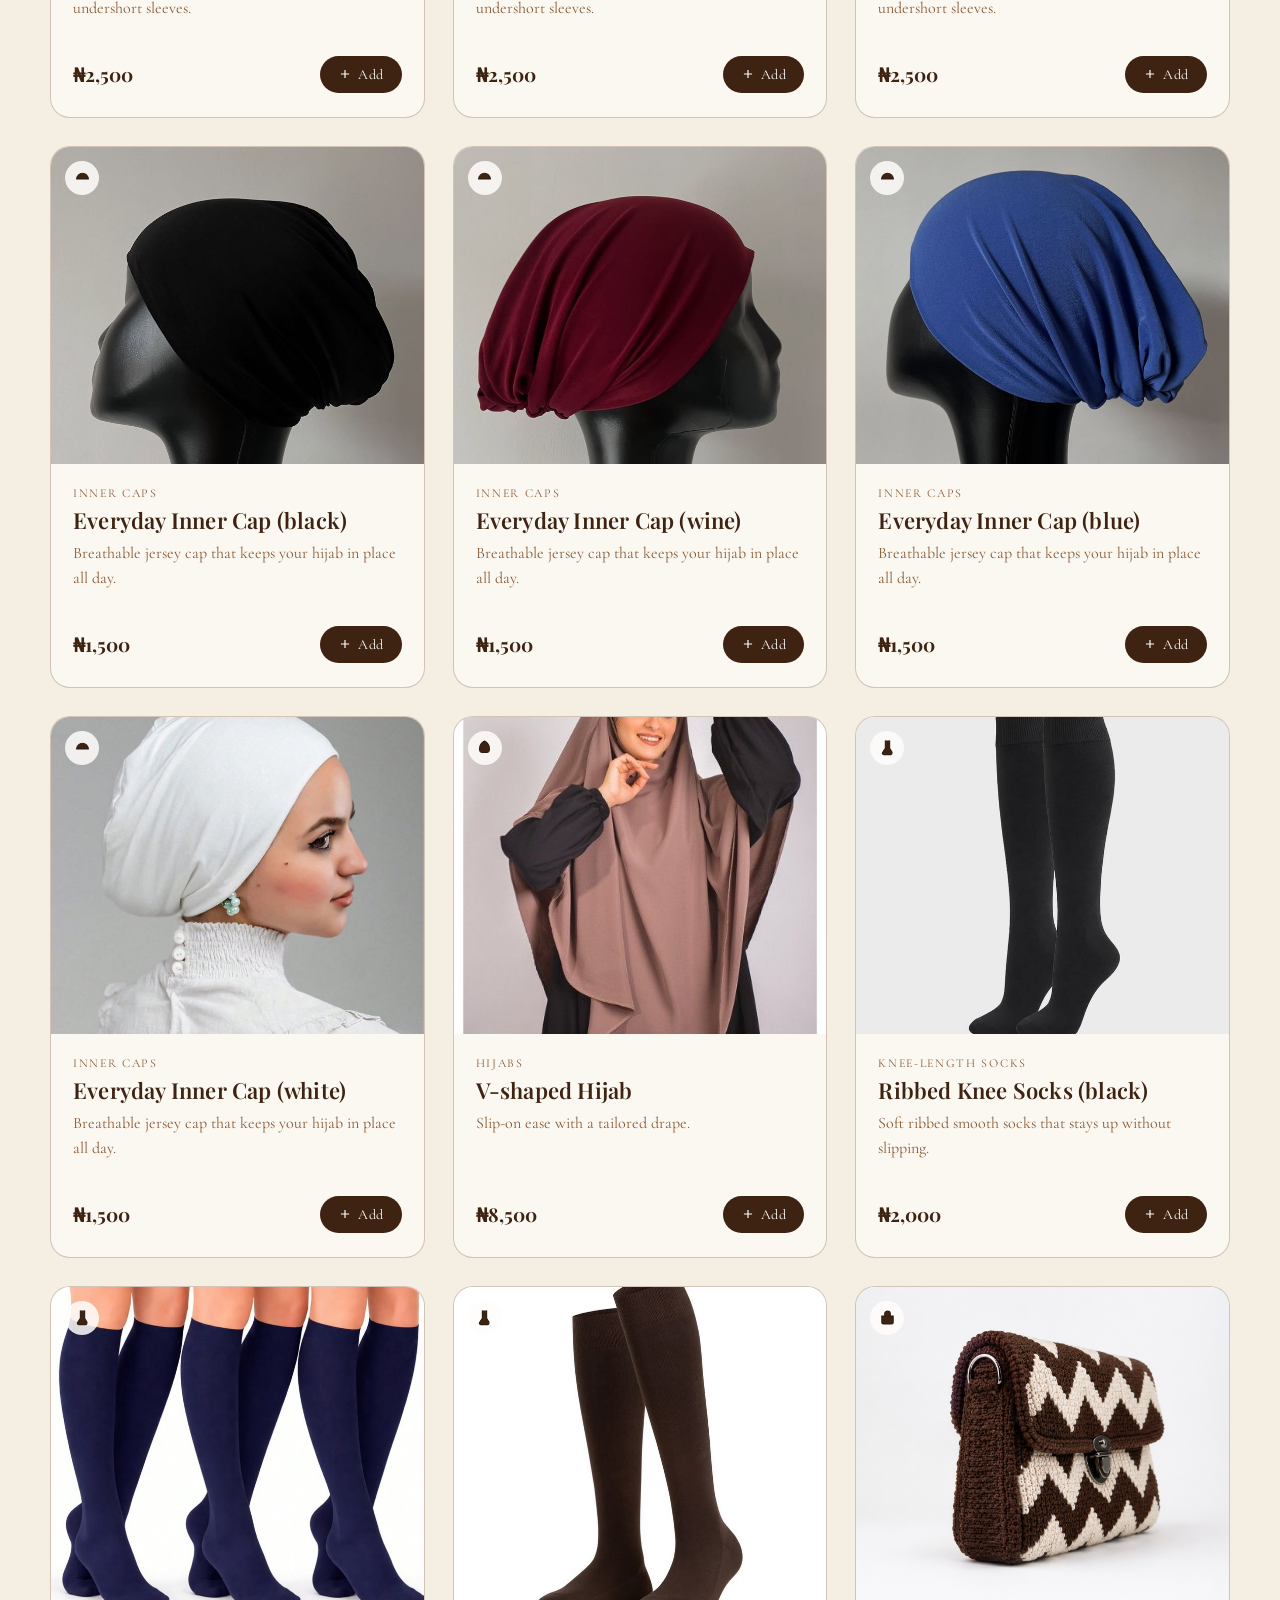
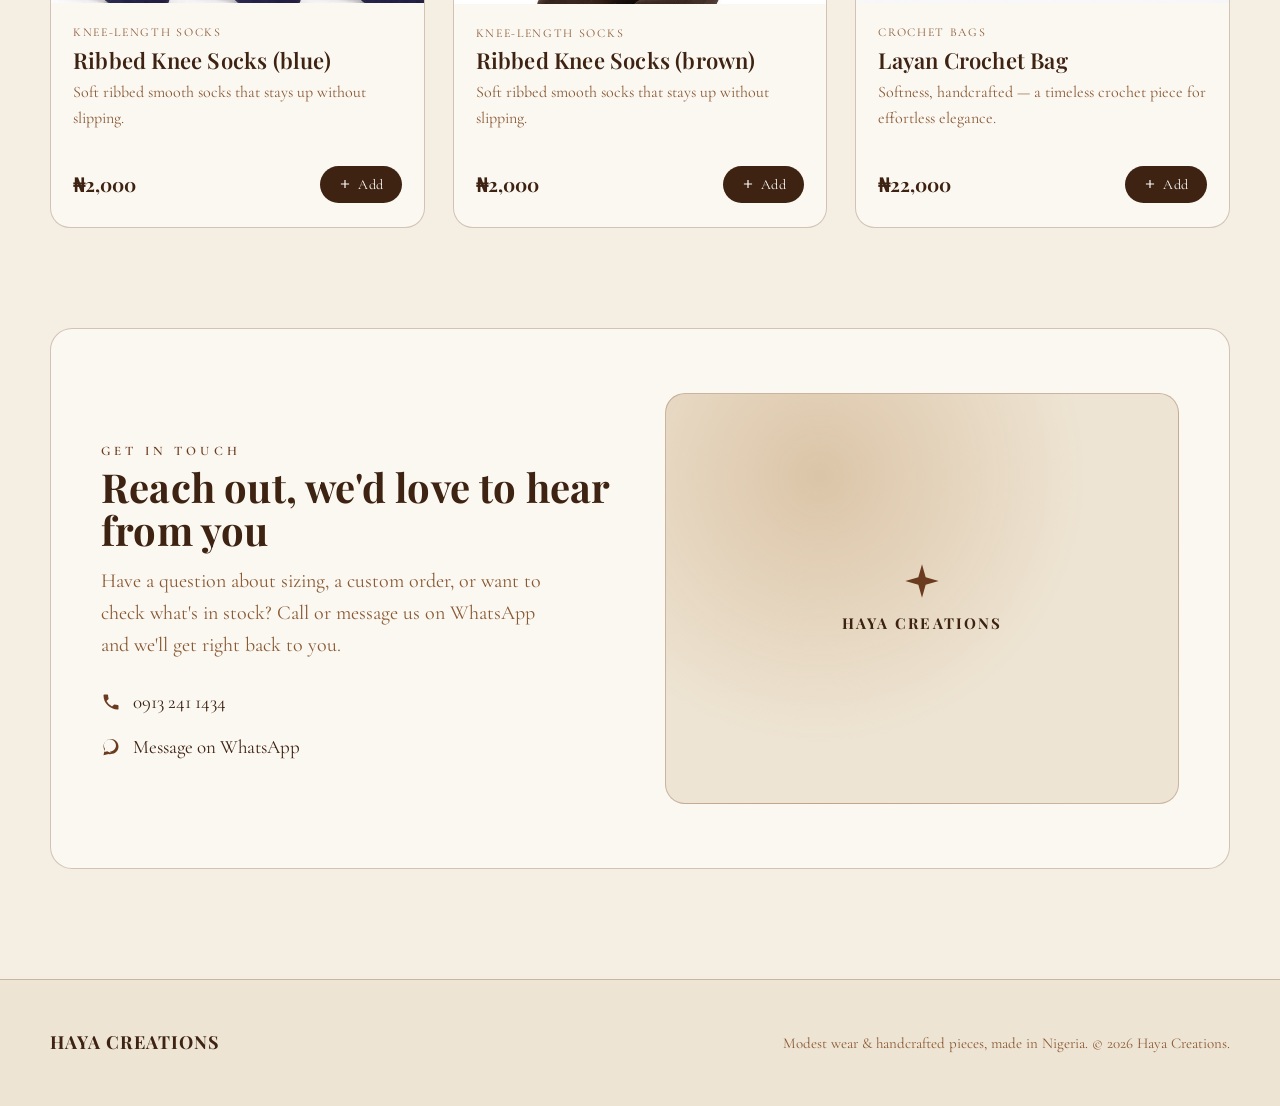
==== commit a1f8b437: "updated" ====
--- a/index.html
+++ b/index.html
@@ -91,31 +91,6 @@
     backdrop-filter:blur(10px);
     border-bottom:1px solid var(--line);
 
-.hijabis {
-  position: relative;
-  min-height: 100vh;
-  display: flex;
-  align-items: center;
-  justify-content: center;
-  text-align: center;
-  padding: 120px 24px 80px;
-  color: #fff;
-  background:
-    linear-gradient(to bottom, rgba(30,18,10,.70) 0%, rgba(30,18,10,.45) 45%, rgba(30,18,10,.15) 100%),
-    url("hijabis.jpeg") center bottom / cover no-repeat;
-}
-
-.hero h1,
-.hero p,
-.hero small {
-  color: #fff;
-  text-shadow: 0 2px 12px rgba(0,0,0,.45);
-}
-
-@media (max-width: 600px) {
-  .hero { background-position: 60% bottom; }
-}
-
   }
   .header-inner{
     max-width:var(--maxw);margin:0 auto;padding:16px 28px;
@@ -516,7 +491,7 @@
       </ul>
     </nav>
     <div class="header-actions">
-      <a class="wa-link" href="https://wa.me/2349132411434" target="_blank" rel="noopener">
+      <a class="wa-link" href="https://wa.me/2349123872417" target="_blank" rel="noopener">
         <svg viewBox="0 0 32 32"><path d="M16.02 3C9.4 3 4.02 8.38 4.02 15c0 2.23.6 4.32 1.65 6.12L4 29l8.06-1.62A11.9 11.9 0 0 0 16.02 27C22.64 27 28 21.62 28 15S22.64 3 16.02 3zm0 21.6c-1.98 0-3.83-.55-5.4-1.5l-.39-.23-4.79.96 1-4.66-.25-.4a9.53 9.53 0 0 1-1.5-5.17c0-5.3 4.32-9.6 9.63-9.6 5.3 0 9.6 4.3 9.6 9.6 0 5.3-4.3 9.6-9.9 9.6zm5.27-7.2c-.29-.14-1.7-.84-1.96-.94-.26-.1-.46-.14-.65.15-.19.28-.75.93-.92 1.13-.17.19-.34.21-.63.07-.29-.14-1.2-.44-2.3-1.41-.85-.76-1.42-1.7-1.59-1.98-.17-.29-.02-.44.13-.58.13-.13.29-.34.43-.5.14-.17.19-.29.29-.48.1-.19.05-.36-.02-.5-.07-.14-.65-1.58-.9-2.16-.24-.57-.48-.5-.65-.5-.17-.01-.36-.01-.55-.01-.19 0-.5.07-.76.36-.26.28-1 1-1 2.42 0 1.43 1.03 2.81 1.17 3 .14.19 2.03 3.1 4.92 4.35.69.3 1.22.48 1.64.6.69.22 1.31.19 1.81.12.55-.08 1.7-.7 1.94-1.37.24-.67.24-1.25.17-1.37-.07-.12-.26-.19-.55-.33z"/></svg>
         <span class="num">0912 3872 417</span>
       </a>
@@ -579,7 +554,7 @@
       <div class="feature-copy">
         <span class="eyebrow">New · Handcrafted Crochet</span>
         <h2>Introducing <span class="script">Layan</span></h2>
-        <p>Softness, handcrafted. A timeless crochet piece, thoughtfully made for effortless elegance. Brunch, dinner, or a little outing — Layan adds a handcrafted touch to your look.</p>
+        <p>Softness, handcrafted. A timeless crochet piece, thoughtfully made for effortless elegance. Brunch, dinner, or a little outing. Layan adds a handcrafted touch to your look.</p>
         <div class="feature-price" id="layanPrice">₦22,000</div>
         <div class="feature-actions">
           <button class="add-btn" id="layanAdd" style="padding:14px 26px;font-size:15px;">
@@ -698,8 +673,9 @@
   { id:"sleeve-classic", name:"Blue Thumbless Classic Arm Sleeves", category:"Arm Sleeves", price:2500, desc:"Soft, stretchy coverage that layers invisible undershort sleeves.", swatch:"tex-sleeves", image:"blue sleeve.jpg"},
   { id:"sleeve-classic", name:"Pink Thumb-hole Classic Arm Sleeves", category:"Arm Sleeves", price:2500, desc:"Soft stretchy coverage that layers invisible undershort sleeves.", swatch:"tex-sleeves", image:"pink sleeve.jpg"},
   { id:"cap-everyday", name:"Everyday Inner Cap (black)", category:"Inner Caps", price:1500, desc:"Breathable jersey cap that keeps your hijab in place all day.", swatch:"tex-caps", image:"black inner cap.jpg" },
-  { id:"cap-everyday", name:"Everyday Inner Cap (wine)", category:"Inner Caps", price:1500, desc:"Breatahble jersey cap that keeps your hijab in place all day.", swatch:"tex-caps", image:"wine cap.jpg" },
-  { id:"cap-everyday", name:"Everyday Inner Cap (blue)", category:"Inner Caps", price:1500, desc:"Breatahble jersey cap that keeps your hijab in place all day.", swatch:"tex-caps", image:"blue inner cap.jpg" },
+  { id:"cap-everyday", name:"Everyday Inner Cap (wine)", category:"Inner Caps", price:1500, desc:"Breathable jersey cap that keeps your hijab in place all day.", swatch:"tex-caps", image:"wine cap.jpg" },
+  { id:"cap-everyday", name:"Everyday Inner Cap (blue)", category:"Inner Caps", price:1500, desc:"Breathable jersey cap that keeps your hijab in place all day.", swatch:"tex-caps", image:"blue inner cap.jpg" },
+  { id:"cap-everyday", name:"Everyday Inner Cap (white)", category:"Inner Caps", price:1500, desc:"Breathable jersey cap that keeps your hijab in place all day.", swatch:"tex-caps", image:"white cap.jpg" },
   { id:"hijab-instant", name:"V-shaped Hijab", category:"Hijabs", price:8500, desc:"Slip-on ease with a tailored drape.", swatch:"tex-hijabs", image:"v shape hijab.jpg" },
   { id:"sock-ribbed", name:"Ribbed Knee Socks (black)", category:"Knee-Length Socks", price:2000, desc:"Soft ribbed smooth socks that stays up without slipping.", swatch:"tex-socks", image:"black socks.jpg" },
   { id:"sock-ribbed", name:"Ribbed Knee Socks (blue)", category:"Knee-Length Socks", price:2000, desc:"Soft ribbed smooth socks that stays up without slipping.", swatch:"tex-socks", image:"blue socks.jpg" },
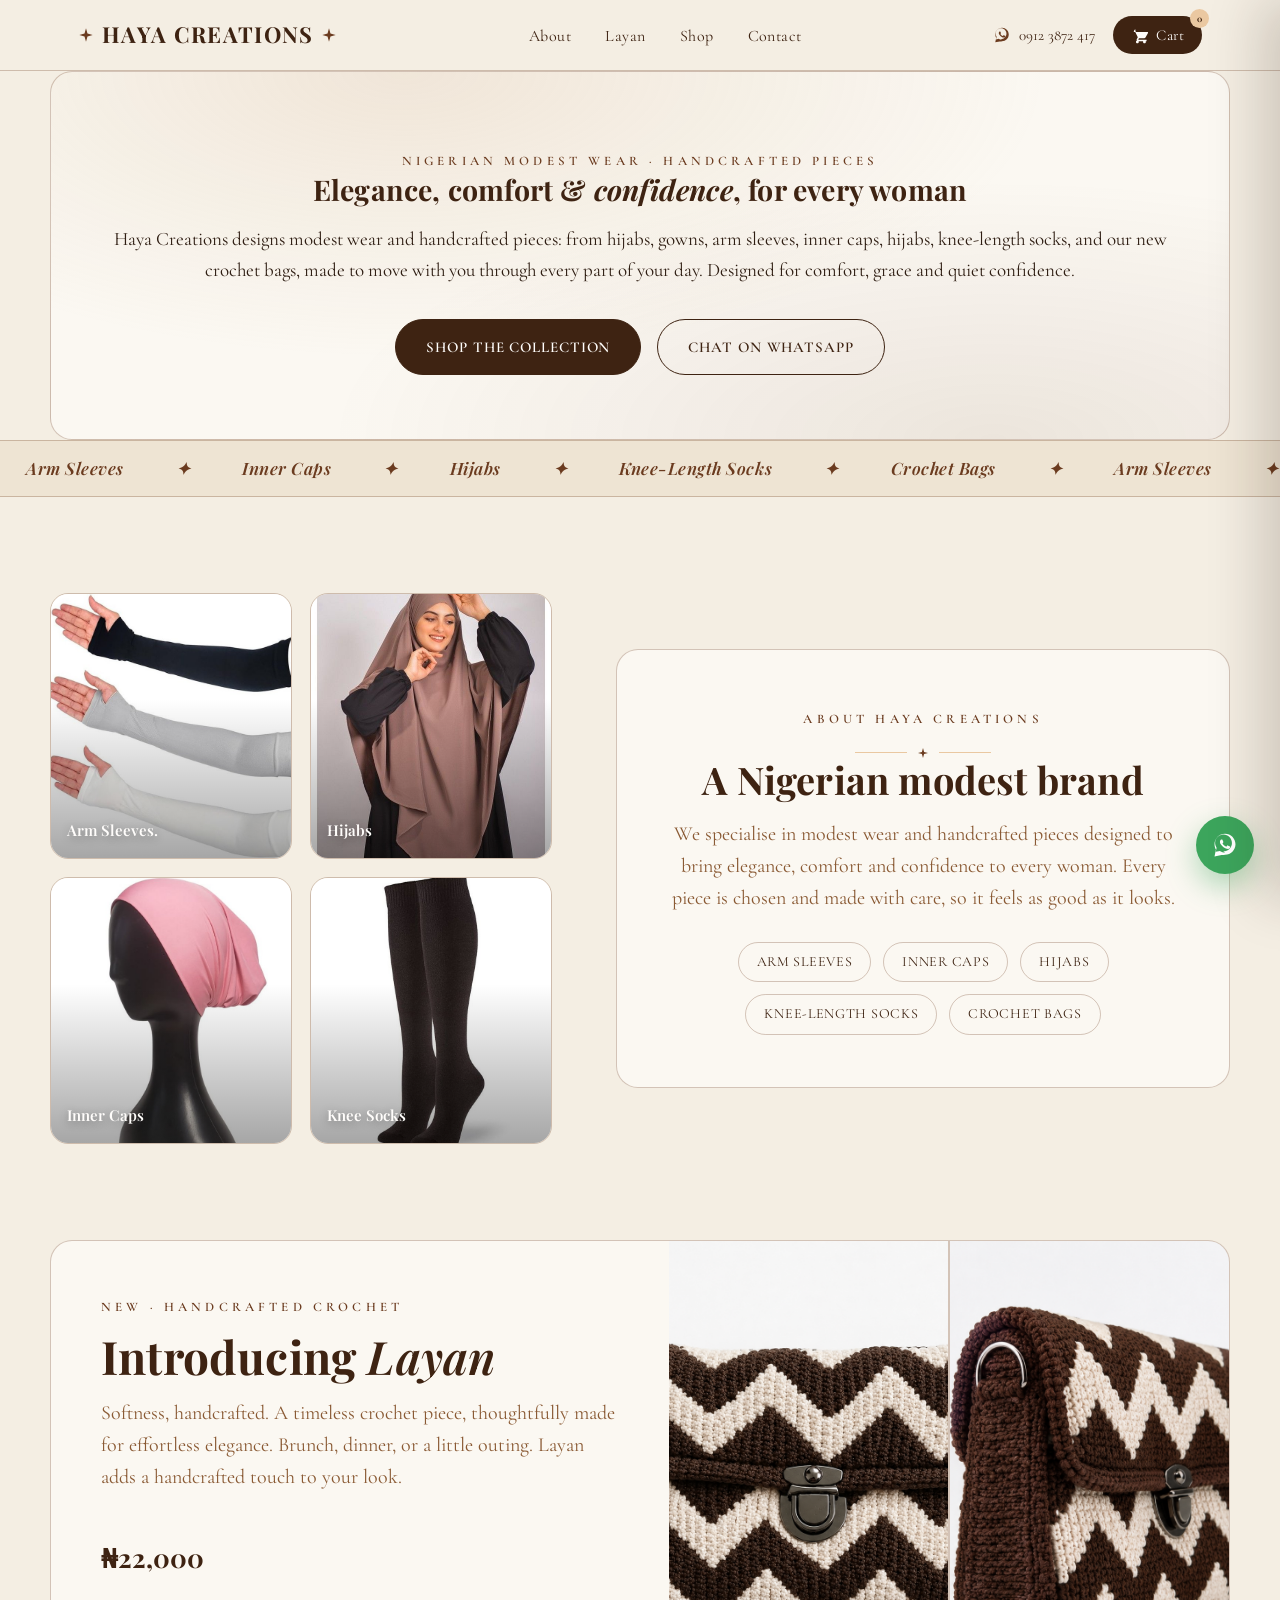
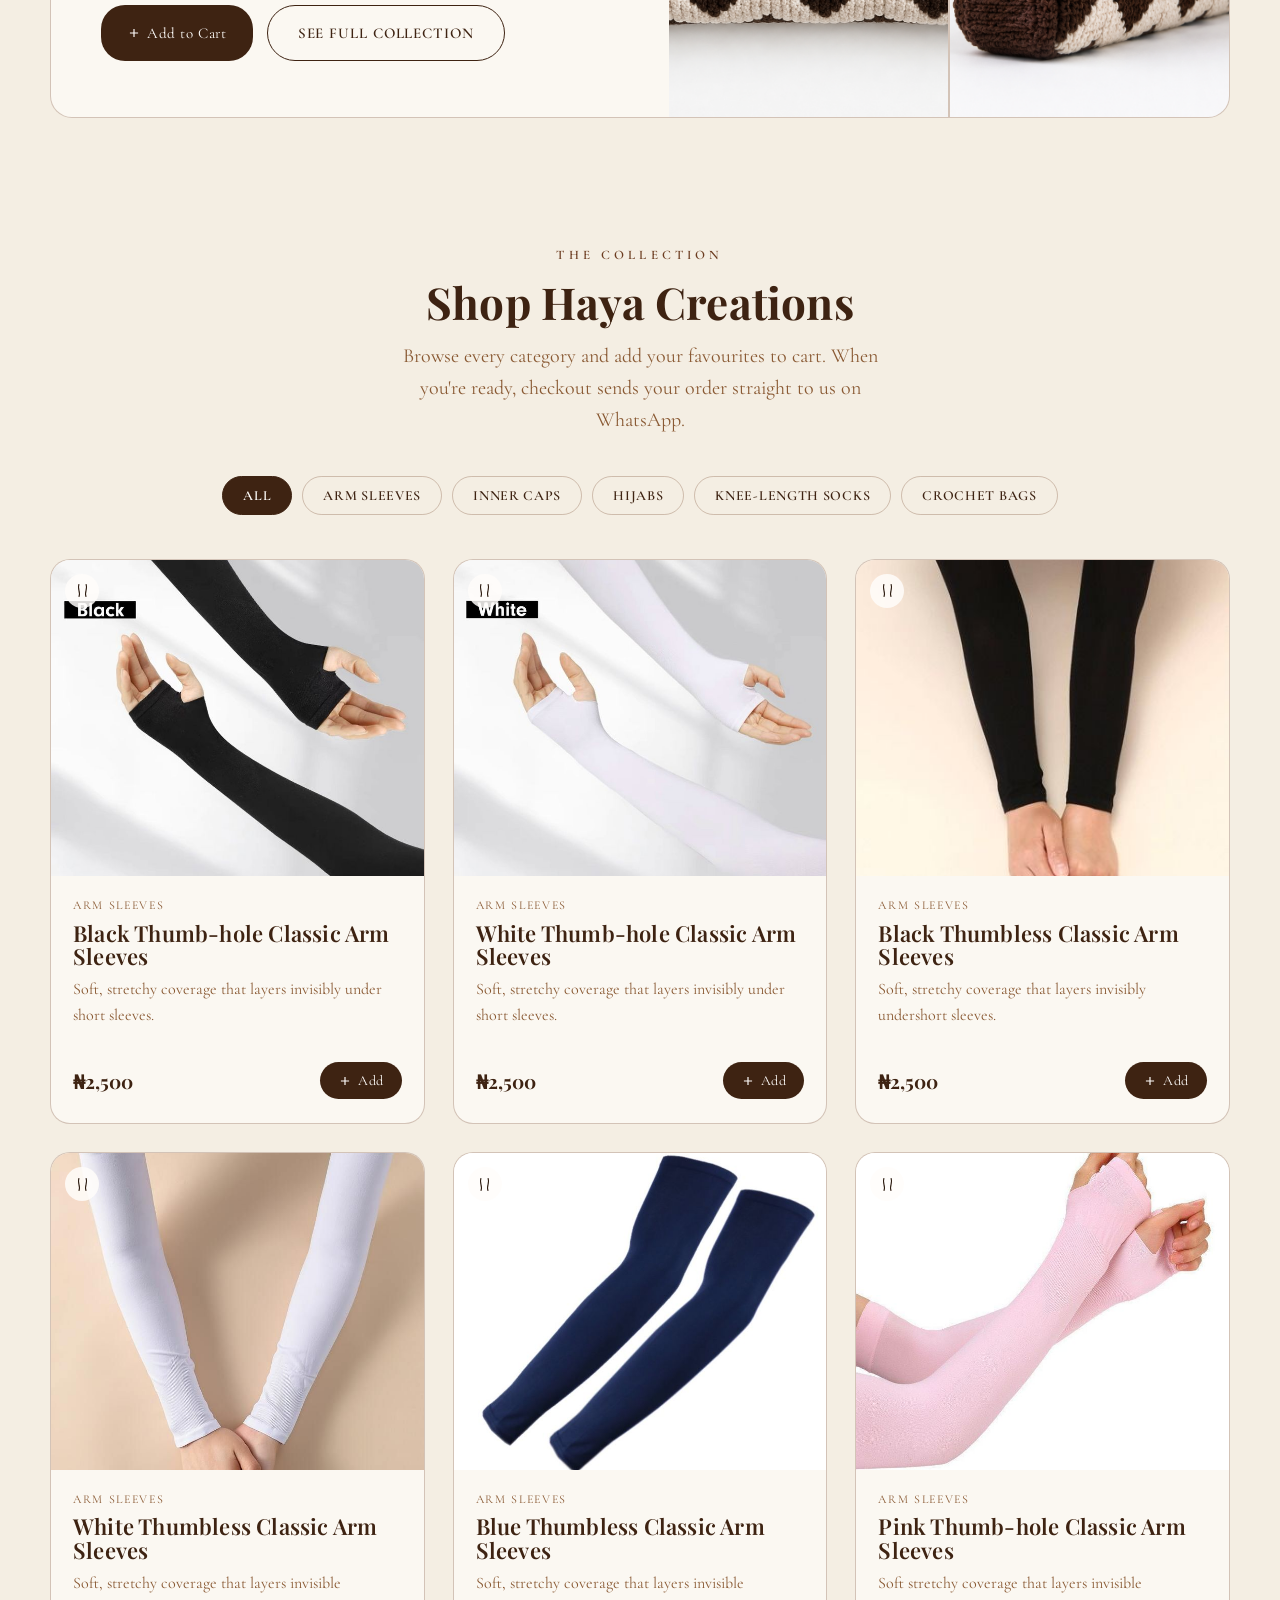
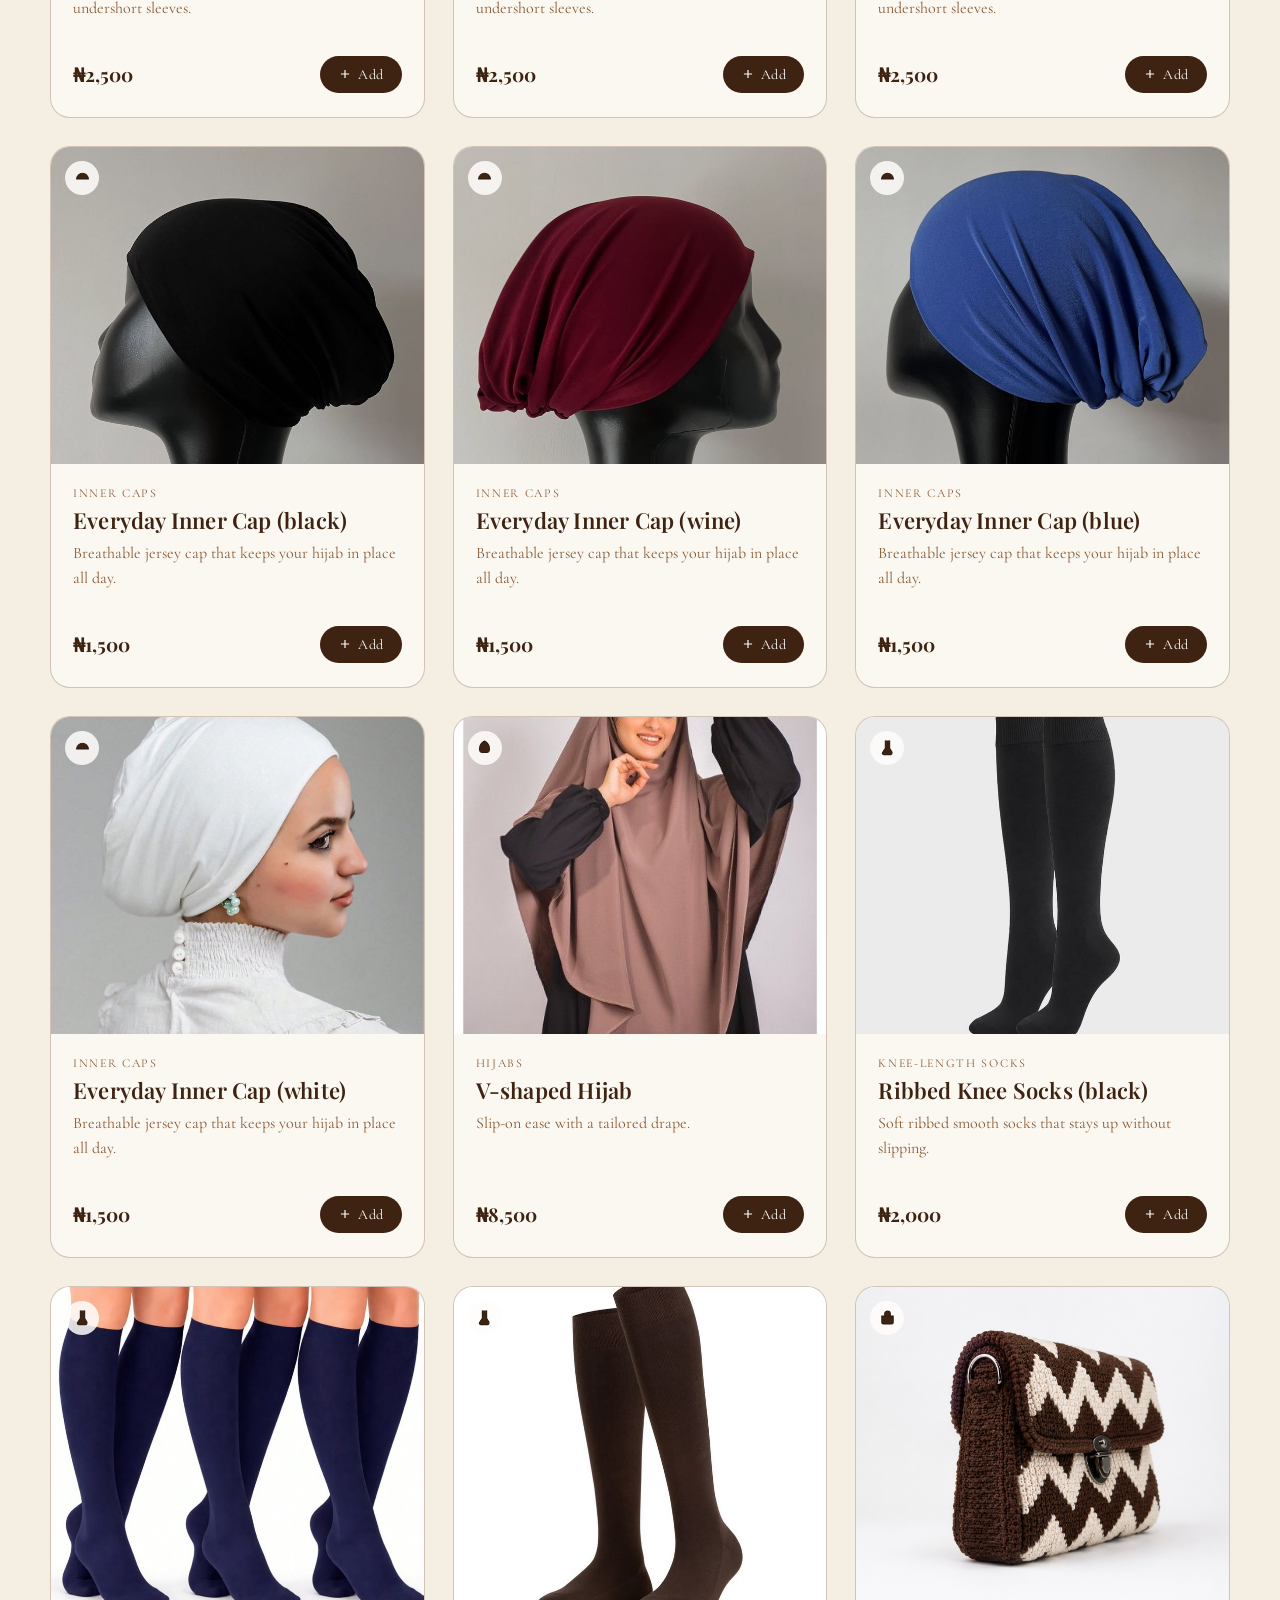
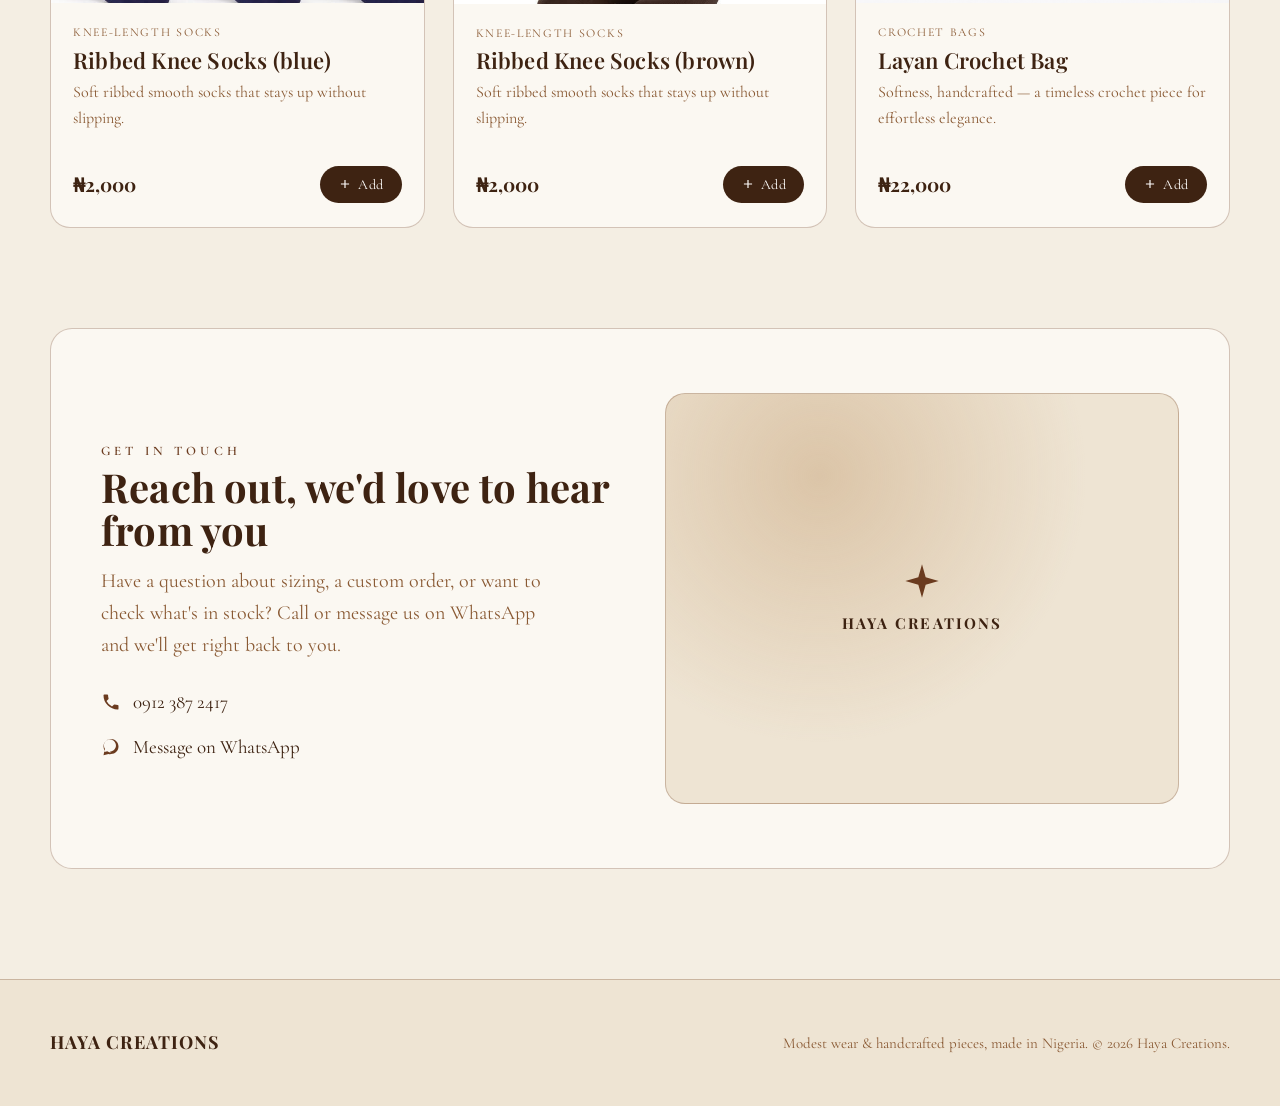
==== commit a7787111: "updated" ====
--- a/index.html
+++ b/index.html
@@ -16,7 +16,7 @@
     --brown-deep:#3E2312;
     --brown:#6B3B1F;
     --brown-soft:#8A5A34;
-    --nude:#C9A67D;
+    --nude:#eac8a1;
     --nude-pale:#E9DAC4;
     --ink:#2E1D12;
     --white:#FFFDFB;
@@ -601,7 +601,7 @@
         <div class="contact-links">
           <a href="tel:+2349123872417">
             <svg viewBox="0 0 24 24"><path d="M6.62 10.79a15.05 15.05 0 0 0 6.59 6.59l2.2-2.2a1 1 0 0 1 1.01-.24 11.36 11.36 0 0 0 3.57.57 1 1 0 0 1 1 1V20a1 1 0 0 1-1 1A17 17 0 0 1 3 4a1 1 0 0 1 1-1h3.5a1 1 0 0 1 1 1 11.36 11.36 0 0 0 .57 3.57 1 1 0 0 1-.25 1.01z"/></svg>
-            0913 241 1434
+            0912 387 2417
           </a>
           <a href="https://wa.me/234912387417" target="_blank" rel="noopener">
             <svg viewBox="0 0 32 32"><path d="M16.02 3C9.4 3 4.02 8.38 4.02 15c0 2.23.6 4.32 1.65 6.12L4 29l8.06-1.62A11.9 11.9 0 0 0 16.02 27C22.64 27 28 21.62 28 15S22.64 3 16.02 3zm0 21.6c-1.98 0-3.83-.55-5.4-1.5l-.39-.23-4.79.96 1-4.66-.25-.4a9.53 9.53 0 0 1-1.5-5.17c0-5.3 4.32-9.6 9.63-9.6 5.3 0 9.6 4.3 9.6 9.6 0 5.3-4.3 9.6-9.9 9.6z"/></svg>
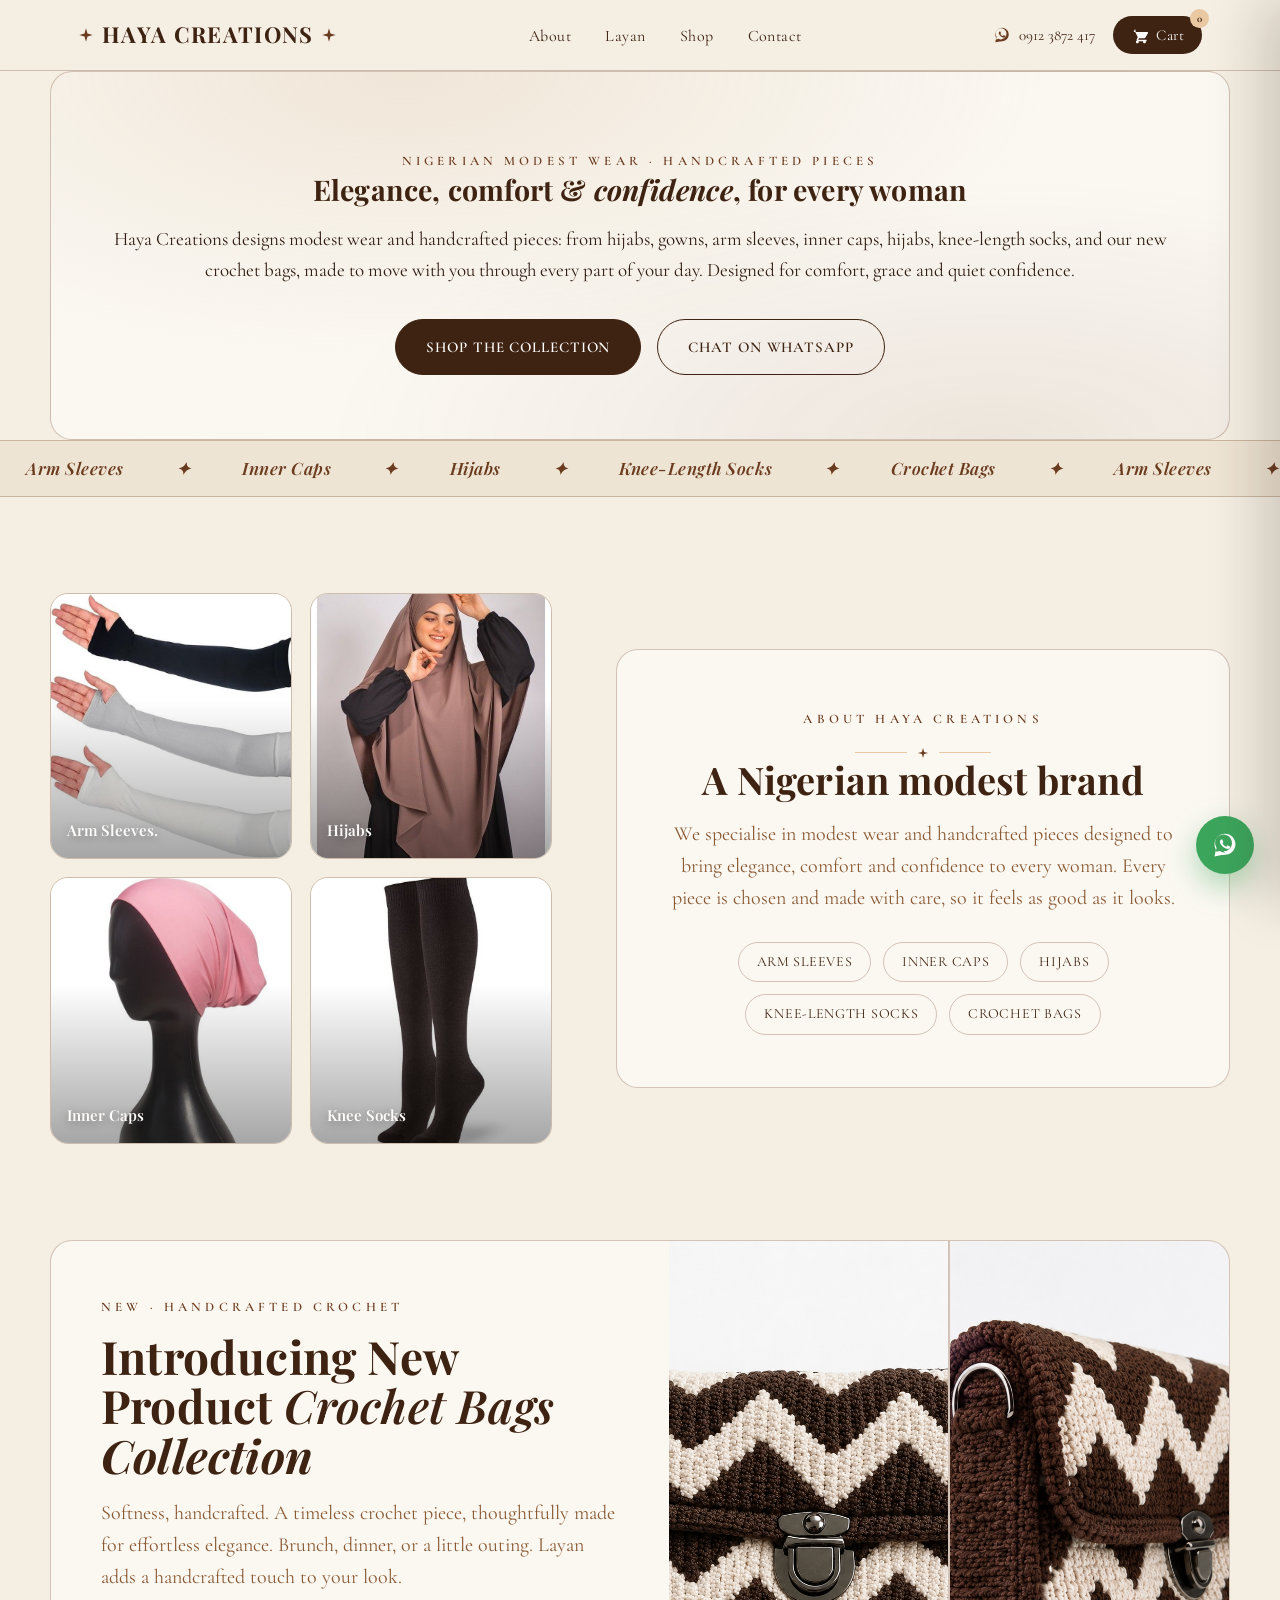
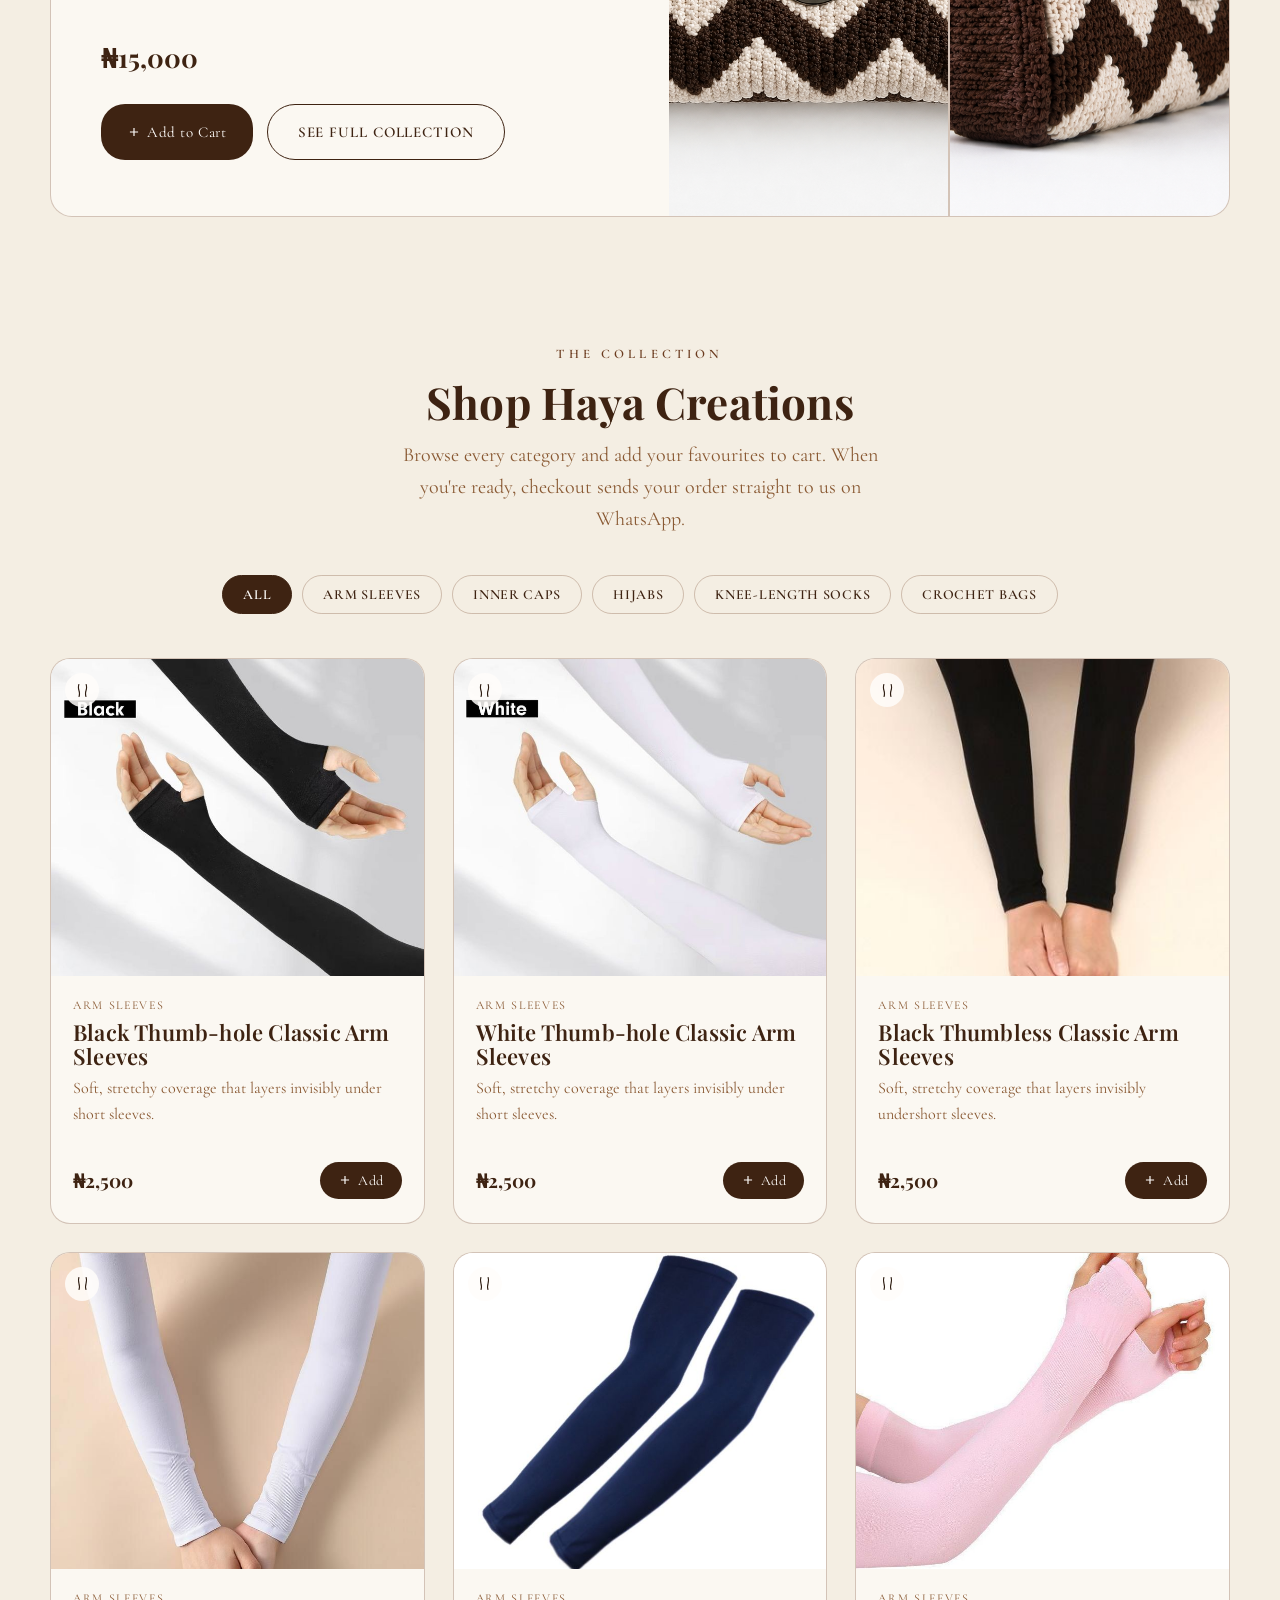
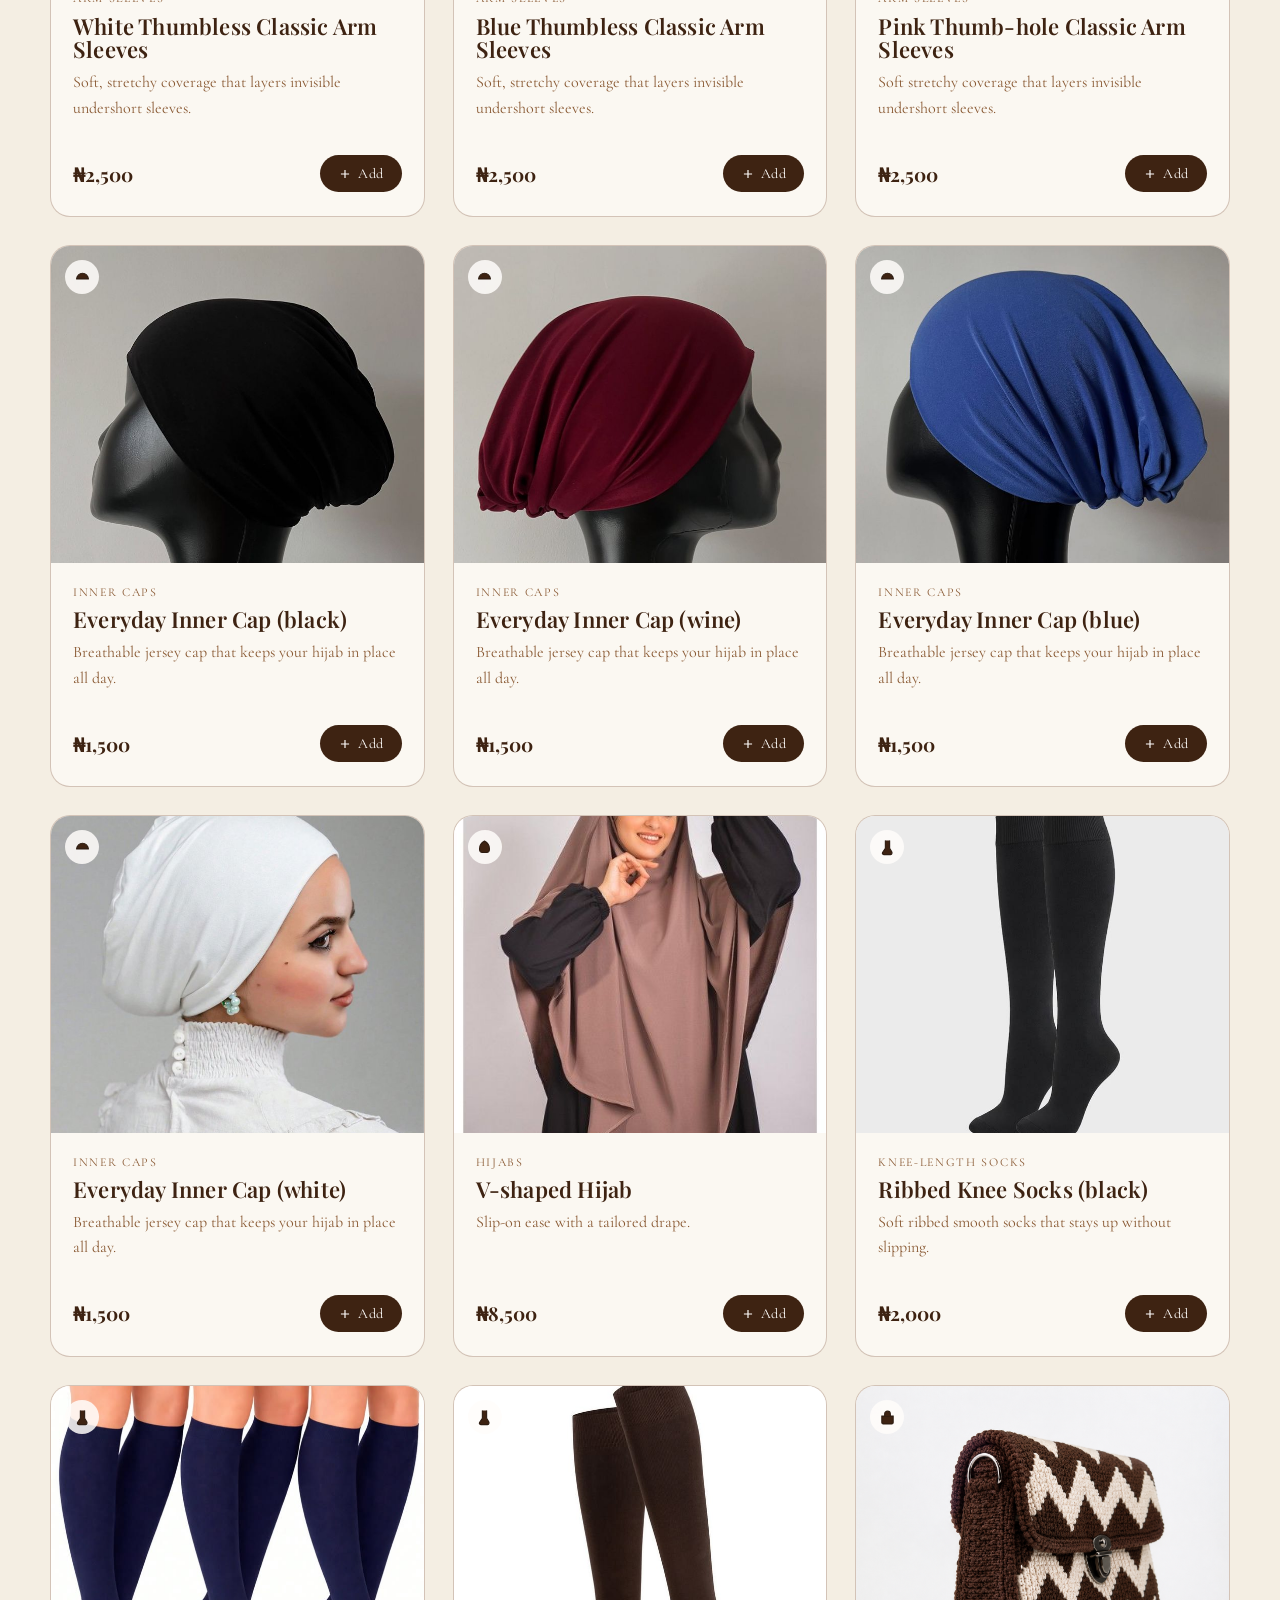
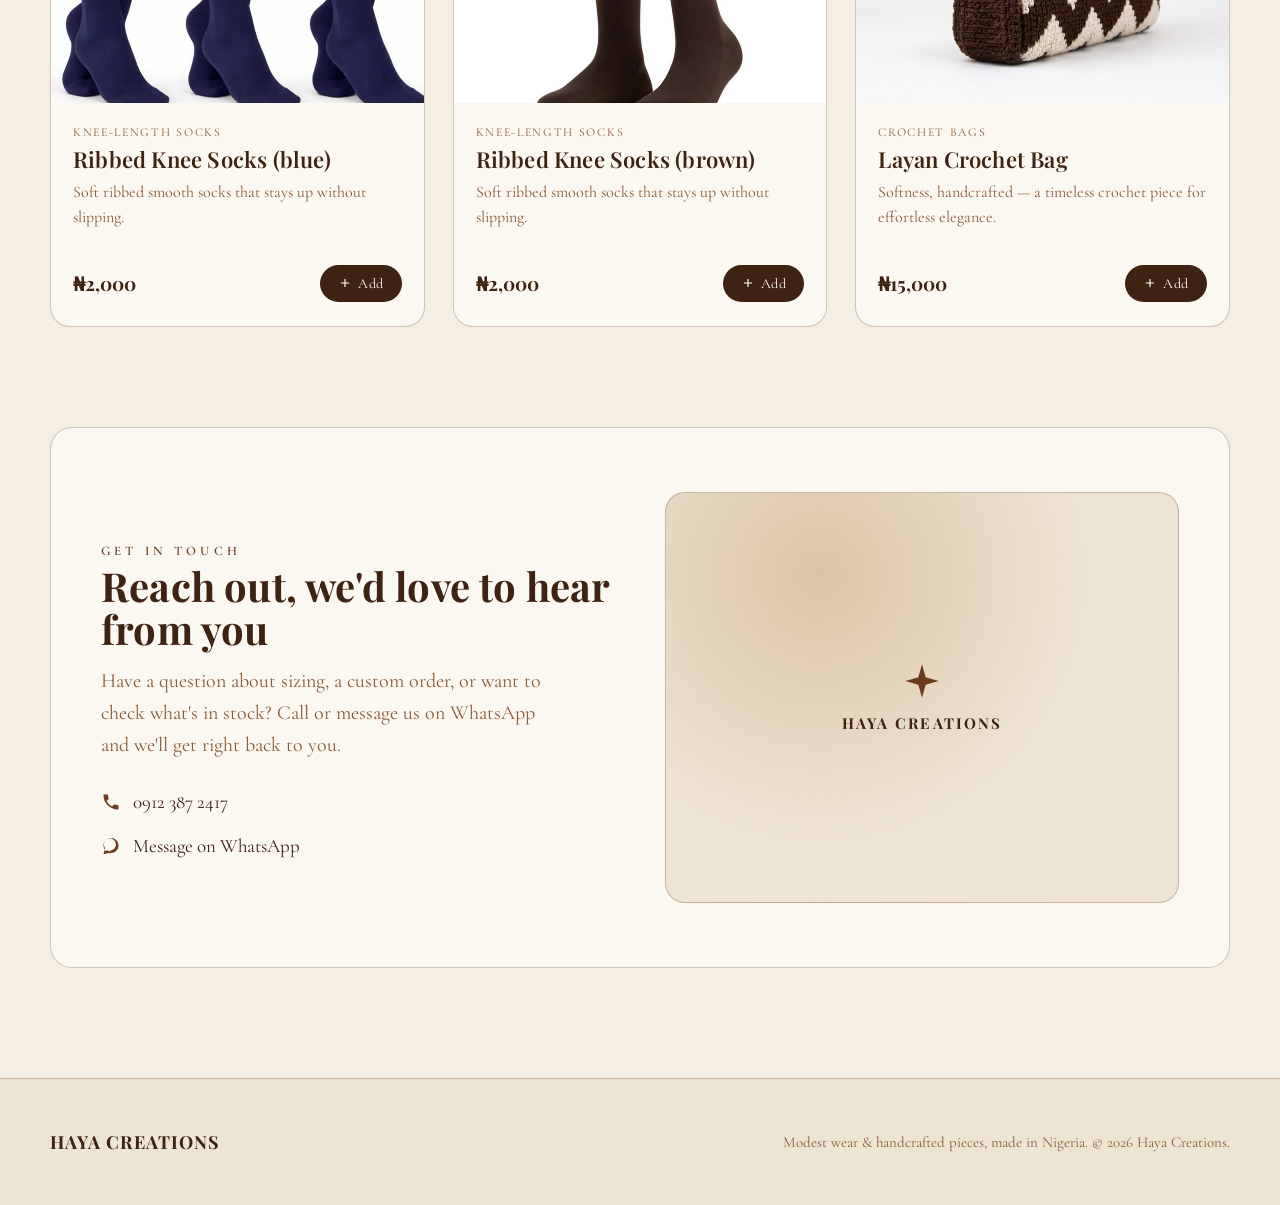
==== commit 4f8fa844: "update haya creation" ====
--- a/index.html
+++ b/index.html
@@ -553,9 +553,9 @@
     <div class="feature-frame frame" data-reveal>
       <div class="feature-copy">
         <span class="eyebrow">New · Handcrafted Crochet</span>
-        <h2>Introducing <span class="script">Layan</span></h2>
+        <h2>Introducing New Product <span class="script">Crochet Bags </span><i>Collection</i></h2>
         <p>Softness, handcrafted. A timeless crochet piece, thoughtfully made for effortless elegance. Brunch, dinner, or a little outing. Layan adds a handcrafted touch to your look.</p>
-        <div class="feature-price" id="layanPrice">₦22,000</div>
+        <div class="feature-price" id="layanPrice">₦15,000</div>
         <div class="feature-actions">
           <button class="add-btn" id="layanAdd" style="padding:14px 26px;font-size:15px;">
             <svg viewBox="0 0 24 24"><path d="M19 13h-6v6h-2v-6H5v-2h6V5h2v6h6z"/></svg>
@@ -680,7 +680,7 @@
   { id:"sock-ribbed", name:"Ribbed Knee Socks (black)", category:"Knee-Length Socks", price:2000, desc:"Soft ribbed smooth socks that stays up without slipping.", swatch:"tex-socks", image:"black socks.jpg" },
   { id:"sock-ribbed", name:"Ribbed Knee Socks (blue)", category:"Knee-Length Socks", price:2000, desc:"Soft ribbed smooth socks that stays up without slipping.", swatch:"tex-socks", image:"blue socks.jpg" },
   { id:"sock-ribbed", name:"Ribbed Knee Socks (brown)", category:"Knee-Length Socks", price:2000, desc:"Soft ribbed smooth socks that stays up without slipping.", swatch:"tex-socks", image:"brown socks.jpg"},
-  { id:"bag-layan", name:"Layan Crochet Bag", category:"Crochet Bags", price:22000, desc:"Softness, handcrafted — a timeless crochet piece for effortless elegance.", image:"bag1.png"}
+  { id:"bag-layan", name:"Layan Crochet Bag", category:"Crochet Bags", price: 15000, desc:"Softness, handcrafted — a timeless crochet piece for effortless elegance.", image:"bag1.png"}
 ];
 
 /* ---------------- Cart state (in-memory for this visit) ---------------- */
